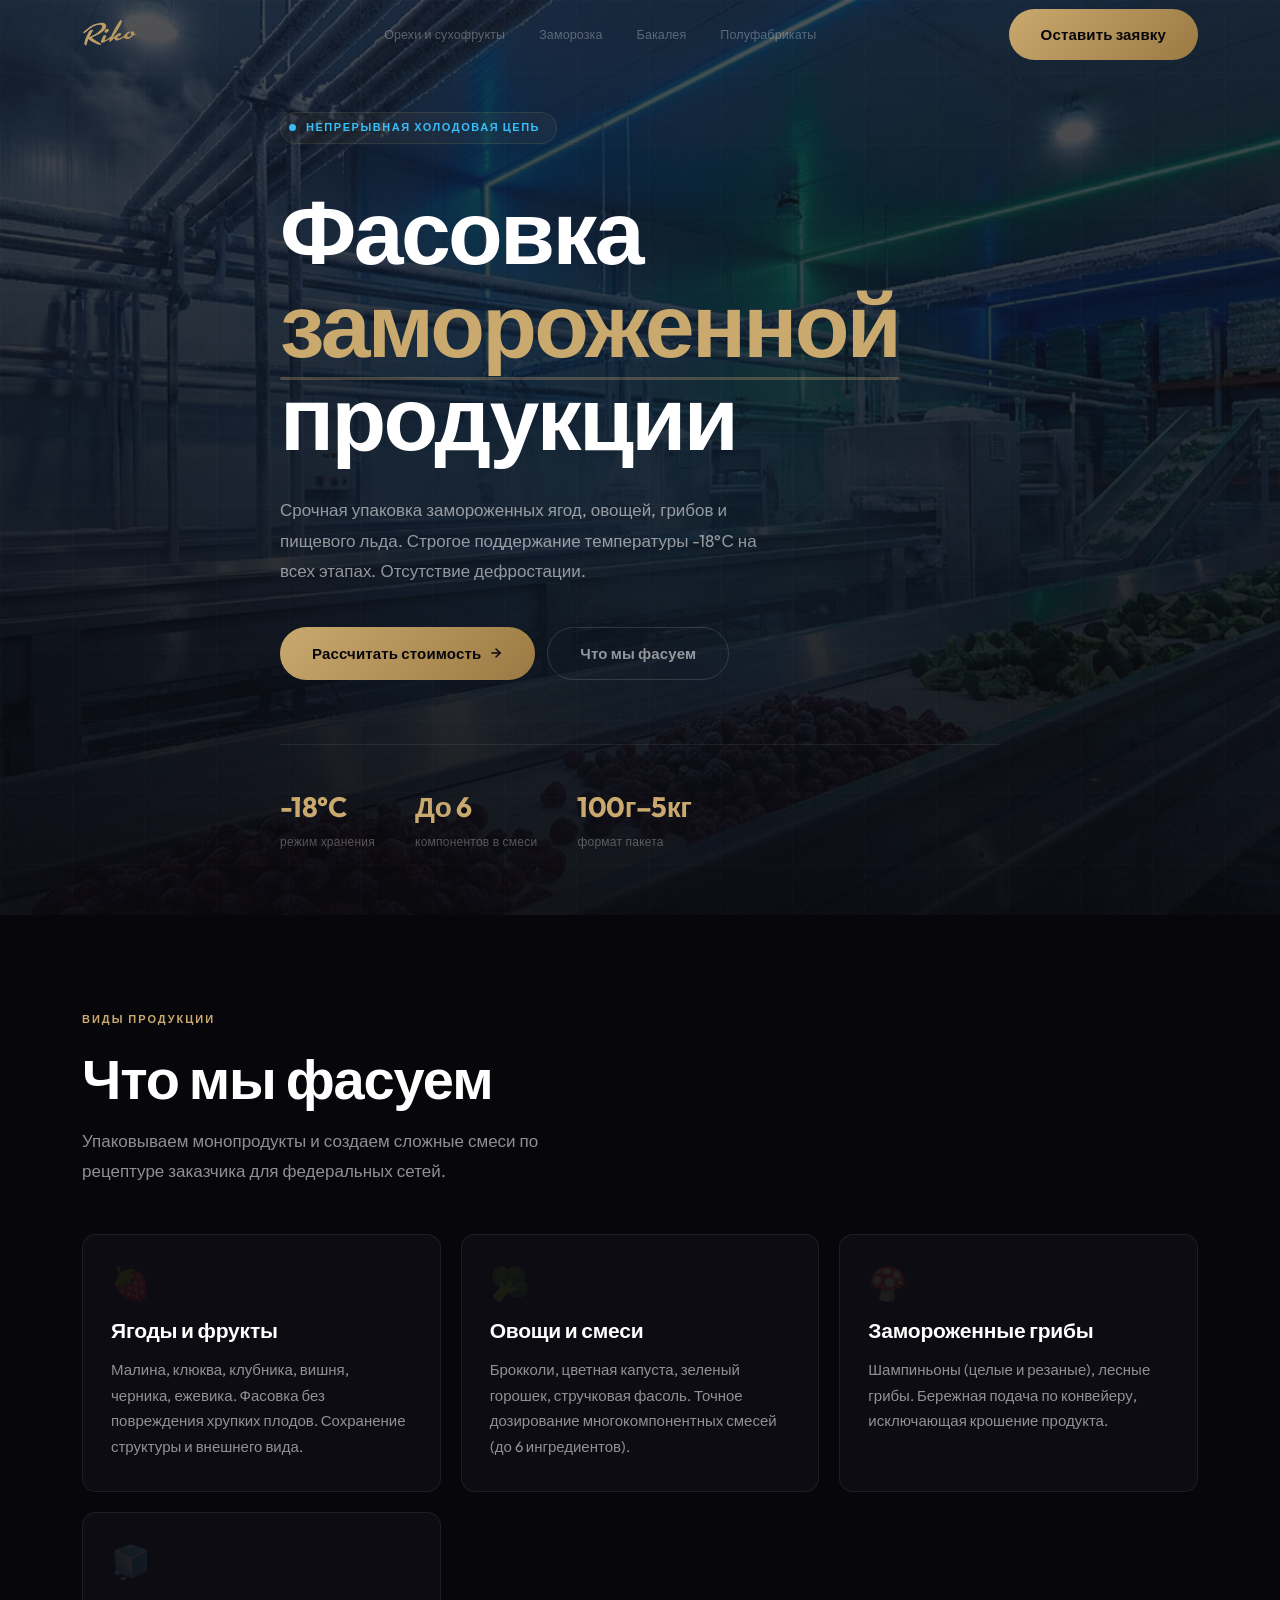
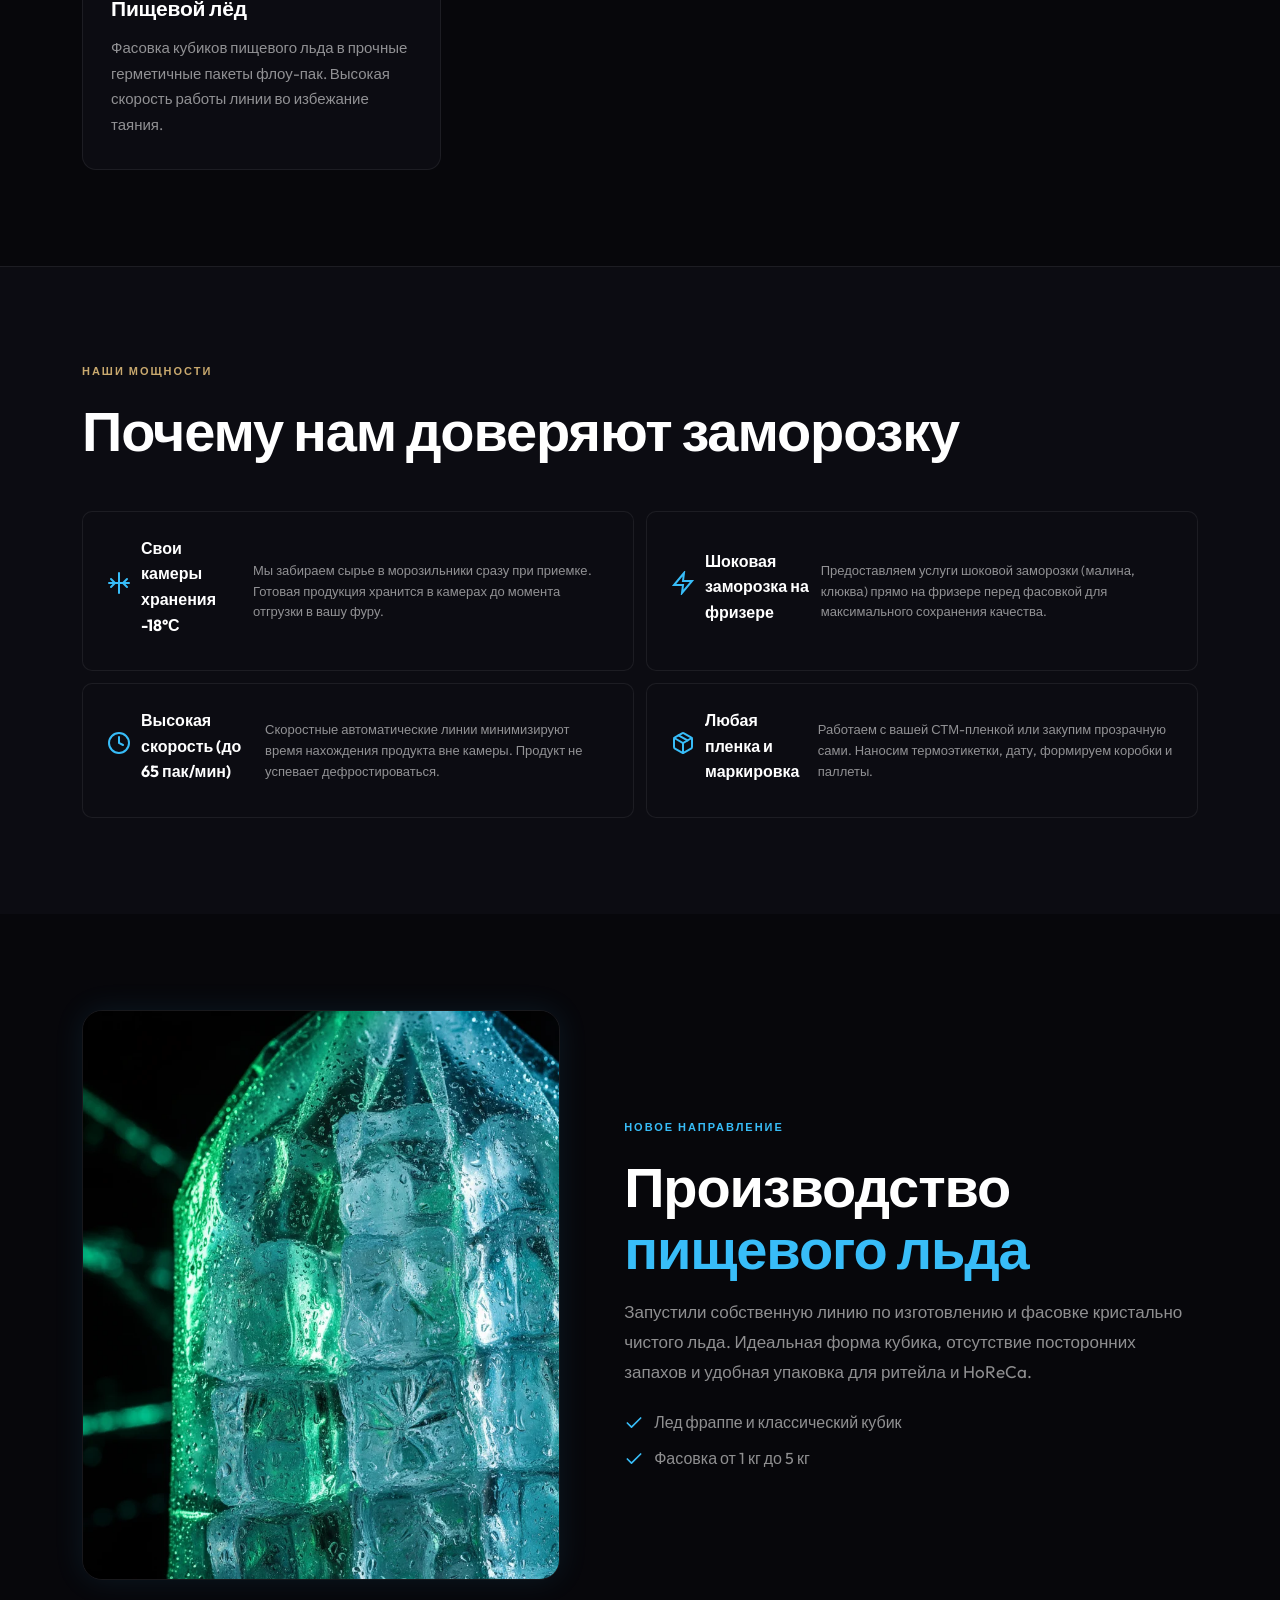
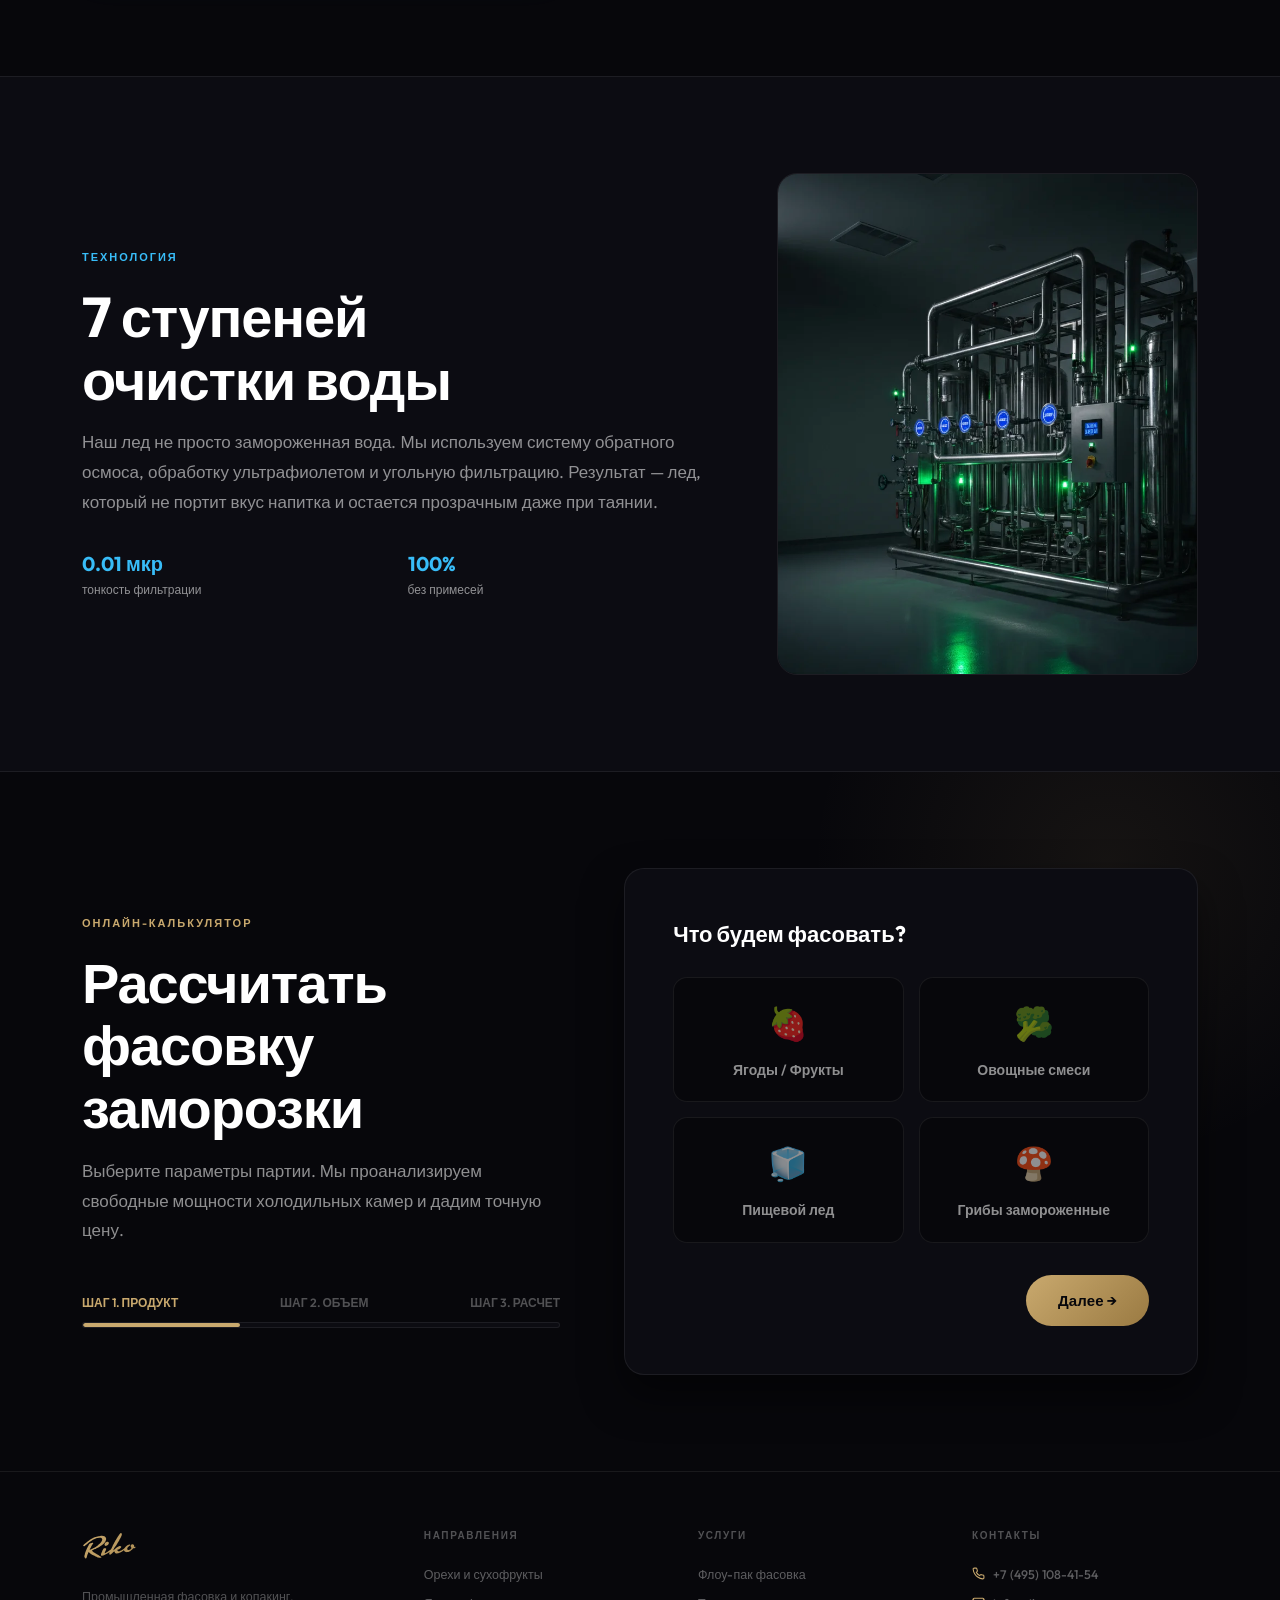
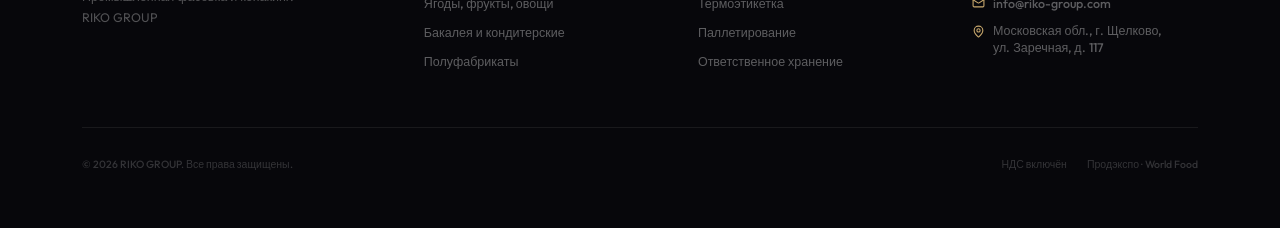
==== frozen.html @ 2bae49ca "start" ====
<!DOCTYPE html>
<html lang="ru">
<head>
    <meta charset="UTF-8">
    <meta name="viewport" content="width=device-width, initial-scale=1.0">
    <meta name="description" content="RIKO — контрактная фасовка замороженных овощей, ягод, фруктов и грибов. Камеры -18°С, шоковая заморозка, флоу-пак.">

    <title>RIKO — Фасовка замороженной продукции</title>

    <link rel="preconnect" href="https://fonts.googleapis.com">
    <link rel="preconnect" href="https://fonts.gstatic.com" crossorigin>
    <link href="https://fonts.googleapis.com/css2?family=Outfit:wght@300;400;500;600;700;800&display=swap" rel="stylesheet">

    <link rel="stylesheet" href="css/styles.css">

    <style>
        /* Специфичный фон для страницы заморозки */
        .hero-frozen-bg {
            position: absolute;
            inset: 0;
            z-index: 0;
            background:
                linear-gradient(to bottom, rgba(7, 7, 11, 0.7) 0%, rgba(7, 7, 11, 0.95) 100%),
                url('img/hero-frozen.webp') center center / cover no-repeat;
        }
        /* Легкое синее свечение для ледяной тематики */
        .hero-frozen-bg::before {
            content: ''; position: absolute; inset: 0;
            background: radial-gradient(circle at 50% 50%, rgba(56, 189, 248, 0.05), transparent 60%);
        }
    </style>
</head>
<body>

<nav class="nav" id="nav">
    <div class="container nav-inner">
        <a href="index.html" class="logo">
            <div class="logo-svg"></div>
        </a>

        <div class="nav-links">
            <a href="nuts.html">Орехи и сухофрукты</a>
            <a href="frozen.html">Заморозка</a>
            <a href="grocery.html">Бакалея</a>
            <a href="semifinished.html">Полуфабрикаты</a>
        </div>

        <div class="nav-right">
            <button class="btn btn-gold" onclick="document.getElementById('calc').scrollIntoView({behavior:'smooth'})">
                <span>Оставить заявку</span>
            </button>

            <button class="burger" onclick="toggleMenu()" aria-label="Открыть меню">
                <svg width="22" height="22" viewBox="0 0 24 24" fill="none" stroke="currentColor" stroke-width="2" stroke-linecap="round">
                    <path d="M4 6h16"/><path d="M4 12h16"/><path d="M4 18h16"/>
                </svg>
            </button>
        </div>
    </div>

    <div class="mobile-menu" id="mob">
        <a href="nuts.html">Орехи и сухофрукты</a>
        <a href="frozen.html">Заморозка</a>
        <a href="grocery.html">Бакалея</a>
        <a href="semifinished.html">Полуфабрикаты</a>

        <button class="btn btn-gold" style="margin-top: 1.5rem; width: 100%; justify-content: center;" onclick="toggleMenu(); document.getElementById('calc').scrollIntoView({behavior:'smooth'});">
            Оставить заявку
        </button>
    </div>
</nav>

<section class="hero" style="min-height: 70vh;">
    <div class="hero-frozen-bg">
        <div class="hero-grid"></div>
        <div class="hero-noise"></div>
    </div>

    <div class="container" style="position:relative; z-index:2; padding-top:7rem; padding-bottom:4rem;">
        <div class="hero-content">
            <div class="hero-label">
                <div class="hero-label-dot" style="background: #38bdf8;"></div>
                <span style="color: #38bdf8;">НЕПРЕРЫВНАЯ ХОЛОДОВАЯ ЦЕПЬ</span>
            </div>

            <h1>
                Фасовка<br>
                <span class="hl">замороженной</span> продукции
            </h1>

            <p class="hero-sub">
                Срочная упаковка замороженных ягод, овощей, грибов и пищевого льда.
                Строгое поддержание температуры -18°С на всех этапах. Отсутствие дефростации.
            </p>

            <div class="hero-btns">
                <button class="btn btn-gold" onclick="document.getElementById('calc').scrollIntoView({behavior:'smooth'})">
                    Рассчитать стоимость
                    <svg viewBox="0 0 24 24" fill="none" stroke="currentColor" stroke-width="2.5" stroke-linecap="round"><path d="M5 12h14"/><path d="m12 5 7 7-7 7"/></svg>
                </button>
                <button class="btn btn-outline" onclick="document.getElementById('products').scrollIntoView({behavior:'smooth'})">
                    Что мы фасуем
                </button>
            </div>

            <div class="hero-stats">
                <div>
                    <div class="hero-stat-val">-18°C</div>
                    <div class="hero-stat-label">режим хранения</div>
                </div>
                <div>
                    <div class="hero-stat-val">До 6</div>
                    <div class="hero-stat-label">компонентов в смеси</div>
                </div>
                <div>
                    <div class="hero-stat-val">100г–5кг</div>
                    <div class="hero-stat-label">формат пакета</div>
                </div>
            </div>
        </div>
    </div>
</section>

<section class="why section" id="products">
    <div class="container">
        <div class="reveal">
            <p class="section-tag">ВИДЫ ПРОДУКЦИИ</p>
            <h2 class="section-heading">Что мы фасуем</h2>
            <p class="section-desc">Упаковываем монопродукты и создаем сложные смеси по рецептуре заказчика для федеральных сетей.</p>
        </div>

        <div class="why-grid">
            <div class="why-card reveal d1">
                <div class="why-num" style="font-size: 32px; margin-bottom: 15px;">🍓</div>
                <h3>Ягоды и фрукты</h3>
                <p>Малина, клюква, клубника, вишня, черника, ежевика. Фасовка без повреждения хрупких плодов. Сохранение структуры и внешнего вида.</p>
            </div>

            <div class="why-card reveal d2">
                <div class="why-num" style="font-size: 32px; margin-bottom: 15px;">🥦</div>
                <h3>Овощи и смеси</h3>
                <p>Брокколи, цветная капуста, зеленый горошек, стручковая фасоль. Точное дозирование многокомпонентных смесей (до 6 ингредиентов).</p>
            </div>

            <div class="why-card reveal d3">
                <div class="why-num" style="font-size: 32px; margin-bottom: 15px;">🍄</div>
                <h3>Замороженные грибы</h3>
                <p>Шампиньоны (целые и резаные), лесные грибы. Бережная подача по конвейеру, исключающая крошение продукта.</p>
            </div>

            <div class="why-card reveal d4">
                <div class="why-num" style="font-size: 32px; margin-bottom: 15px;">🧊</div>
                <h3>Пищевой лёд</h3>
                <p>Фасовка кубиков пищевого льда в прочные герметичные пакеты флоу-пак. Высокая скорость работы линии во избежание таяния.</p>
            </div>
        </div>
    </div>
</section>

<section class="process section" style="background: var(--bg-card); border-top: 1px solid var(--border);">
    <div class="container">
        <div class="reveal">
            <p class="section-tag">НАШИ МОЩНОСТИ</p>
            <h2 class="section-heading">Почему нам доверяют заморозку</h2>
        </div>

        <div class="tech-details" style="margin-top: 3rem; grid-template-columns: repeat(2, 1fr);">

            <div class="tech-pill reveal d1" style="padding: 24px;">
                <svg viewBox="0 0 24 24" fill="none" stroke="currentColor" stroke-width="2" stroke-linecap="round" style="width:24px; height:24px; color:#38bdf8; margin-bottom: 15px;"><path d="M2 12h20"/><path d="M12 2v20"/><path d="m20 16-4-4 4-4"/><path d="m4 8 4 4-4 4"/></svg>
                <h4 style="font-size: 16px; margin-bottom: 8px; color: #fff;">Свои камеры хранения -18°С</h4>
                <p style="font-size: 13px; color: var(--text-secondary); line-height: 1.6;">Мы забираем сырье в морозильники сразу при приемке. Готовая продукция хранится в камерах до момента отгрузки в вашу фуру.</p>
            </div>

            <div class="tech-pill reveal d2" style="padding: 24px;">
                <svg viewBox="0 0 24 24" fill="none" stroke="currentColor" stroke-width="2" stroke-linecap="round" style="width:24px; height:24px; color:#38bdf8; margin-bottom: 15px;"><path d="M13 2 3 14h9l-1 8 10-12h-9l1-8z"/></svg>
                <h4 style="font-size: 16px; margin-bottom: 8px; color: #fff;">Шоковая заморозка на фризере</h4>
                <p style="font-size: 13px; color: var(--text-secondary); line-height: 1.6;">Предоставляем услуги шоковой заморозки (малина, клюква) прямо на фризере перед фасовкой для максимального сохранения качества.</p>
            </div>

            <div class="tech-pill reveal d3" style="padding: 24px;">
                <svg viewBox="0 0 24 24" fill="none" stroke="currentColor" stroke-width="2" stroke-linecap="round" style="width:24px; height:24px; color:#38bdf8; margin-bottom: 15px;"><circle cx="12" cy="12" r="10"/><path d="M12 6v6l4 2"/></svg>
                <h4 style="font-size: 16px; margin-bottom: 8px; color: #fff;">Высокая скорость (до 65 пак/мин)</h4>
                <p style="font-size: 13px; color: var(--text-secondary); line-height: 1.6;">Скоростные автоматические линии минимизируют время нахождения продукта вне камеры. Продукт не успевает дефростироваться.</p>
            </div>

            <div class="tech-pill reveal d4" style="padding: 24px;">
                <svg viewBox="0 0 24 24" fill="none" stroke="currentColor" stroke-width="2" stroke-linecap="round" style="width:24px; height:24px; color:#38bdf8; margin-bottom: 15px;"><path d="m7.5 4.27 9 5.15"/><path d="M21 8a2 2 0 0 0-1-1.73l-7-4a2 2 0 0 0-2 0l-7 4A2 2 0 0 0 3 8v8a2 2 0 0 0 1 1.73l7 4a2 2 0 0 0 2 0l7-4A2 2 0 0 0 21 16Z"/><path d="m3.3 7 8.7 5 8.7-5"/><path d="M12 22V12"/></svg>
                <h4 style="font-size: 16px; margin-bottom: 8px; color: #fff;">Любая пленка и маркировка</h4>
                <p style="font-size: 13px; color: var(--text-secondary); line-height: 1.6;">Работаем с вашей СТМ-пленкой или закупим прозрачную сами. Наносим термоэтикетки, дату, формируем коробки и паллеты.</p>
            </div>

        </div>
    </div>
</section>

<section class="ice-section section" style="background: var(--bg); position: relative; overflow: hidden;">
    <div class="container">
        <div class="video-layout-horizontal">
            <div class="video-player-col reveal d1">
                <div class="ice-image-wrapper" style="border: 1px solid var(--border); border-radius: 20px; overflow: hidden; box-shadow: 0 0 30px rgba(56, 189, 248, 0.1);">
                    <img src="img/ice-product.webp" alt="Пищевой лед RIKO" style="width: 100%; display: block;">
                </div>
            </div>

            <div class="video-text reveal d2">
                <p class="section-tag" style="color: #38bdf8; border-color: rgba(56, 189, 248, 0.3);">НОВОЕ НАПРАВЛЕНИЕ</p>
                <h2 class="section-heading">Производство <br><span style="color: #38bdf8;">пищевого льда</span></h2>
                <p class="section-desc">
                    Запустили собственную линию по изготовлению и фасовке кристально чистого льда.
                    Идеальная форма кубика, отсутствие посторонних запахов и удобная упаковка для ритейла и HoReCa.
                </p>
                <ul style="list-style: none; padding: 0; margin-top: 1.5rem;">
                    <li style="display: flex; align-items: center; gap: 10px; margin-bottom: 10px; color: var(--text-secondary);">
                        <svg width="20" height="20" viewBox="0 0 24 24" fill="none" stroke="#38bdf8" stroke-width="2" stroke-linecap="round" stroke-linejoin="round"><polyline points="20 6 9 17 4 12"></polyline></svg>
                        Лед фраппе и классический кубик
                    </li>
                    <li style="display: flex; align-items: center; gap: 10px; color: var(--text-secondary);">
                        <svg width="20" height="20" viewBox="0 0 24 24" fill="none" stroke="#38bdf8" stroke-width="2" stroke-linecap="round" stroke-linejoin="round"><polyline points="20 6 9 17 4 12"></polyline></svg>
                        Фасовка от 1 кг до 5 кг
                    </li>
                </ul>
            </div>
        </div>
    </div>
</section>

<section class="purity-section section" style="background: var(--bg-card); border-top: 1px solid var(--border); border-bottom: 1px solid var(--border);">
    <div class="container">
        <div class="video-layout">
            <div class="video-text reveal d1">
                <p class="section-tag" style="color: #38bdf8; border-color: rgba(56, 189, 248, 0.3);">ТЕХНОЛОГИЯ</p>
                <h2 class="section-heading">7 ступеней <br>очистки воды</h2>
                <p class="section-desc">
                    Наш лед не просто замороженная вода. Мы используем систему обратного осмоса,
                    обработку ультрафиолетом и угольную фильтрацию. Результат — лед, который не портит вкус напитка и остается прозрачным даже при таянии.
                </p>
                <div style="display: grid; grid-template-columns: 1fr 1fr; gap: 20px; margin-top: 2rem;">
                    <div>
                        <div style="color: #38bdf8; font-weight: 700; font-size: 20px;">0.01 мкр</div>
                        <div style="font-size: 12px; color: var(--text-secondary);">тонкость фильтрации</div>
                    </div>
                    <div>
                        <div style="color: #38bdf8; font-weight: 700; font-size: 20px;">100%</div>
                        <div style="font-size: 12px; color: var(--text-secondary);">без примесей</div>
                    </div>
                </div>
            </div>

            <div class="video-player-col reveal d2">
                <div class="ice-image-wrapper" style="border: 1px solid var(--border); border-radius: 20px; overflow: hidden; max-width: 450px;">
                    <img src="img/water-filter.webp" alt="Система очистки воды RIKO" style="width: 100%; display: block;">
                </div>
            </div>
        </div>
    </div>
</section>

<section class="calc-section section" id="calc">
    <div class="calc-glow"></div>
    <div class="container">
        <div class="calc-wrap reveal">
            <div class="calc-info">
                <p class="section-tag">ОНЛАЙН-КАЛЬКУЛЯТОР</p>
                <h2 class="section-heading">Рассчитать фасовку заморозки</h2>
                <p class="section-desc">Выберите параметры партии. Мы проанализируем свободные мощности холодильных камер и дадим точную цену.</p>

                <div class="calc-progress">
                    <div class="progress-labels">
                        <span class="active" id="label-1">Шаг 1. Продукт</span>
                        <span id="label-2">Шаг 2. Объем</span>
                        <span id="label-3">Шаг 3. Расчет</span>
                    </div>
                    <div class="progress-track">
                        <div class="progress-fill" id="progress-fill" style="width: 33%;"></div>
                    </div>
                </div>
            </div>

            <div class="calc-box">
                <div class="calc-step active" id="step-1">
    <h3>Что будем фасовать?</h3>
    <div class="calc-grid">
        <div class="calc-card" onclick="selectOption(this, 'product')">
            <span class="calc-icon">🍓</span>
            <span>Ягоды / Фрукты</span>
        </div>
        <div class="calc-card" onclick="selectOption(this, 'product')">
            <span class="calc-icon">🥦</span>
            <span>Овощные смеси</span>
        </div>
        <div class="calc-card" onclick="selectOption(this, 'product')">
            <span class="calc-icon">🧊</span>
            <span>Пищевой лед</span> </div>
        <div class="calc-card" onclick="selectOption(this, 'product')">
            <span class="calc-icon">🍄</span>
            <span>Грибы замороженные</span>
        </div>
    </div>
    <button class="btn btn-gold calc-next" onclick="nextStep(2)">Далее →</button>
</div>

                <div class="calc-step" id="step-2">
                    <h3>Параметры партии</h3>
                    <div class="calc-group">
                        <label>Вес одного пакета (флоу-пак):</label>
                        <div class="calc-pills">
                            <div class="calc-pill" onclick="selectOption(this, 'weight')">До 400 г</div>
                            <div class="calc-pill" onclick="selectOption(this, 'weight')">400 г - 1 кг</div>
                            <div class="calc-pill" onclick="selectOption(this, 'weight')">1 кг - 5 кг</div>
                        </div>
                    </div>
                    <div class="calc-group" style="margin-top: 20px;">
                        <label>Ориентировочный объем в месяц:</label>
                        <div class="calc-pills">
                            <div class="calc-pill" onclick="selectOption(this, 'volume')">До 1 тонны</div>
                            <div class="calc-pill" onclick="selectOption(this, 'volume')">1 - 5 тонн</div>
                            <div class="calc-pill" onclick="selectOption(this, 'volume')">Более 5 тонн</div>
                        </div>
                    </div>
                    <div class="calc-actions">
                        <button class="btn btn-outline" onclick="nextStep(1)">← Назад</button>
                        <button class="btn btn-gold calc-next" onclick="startCalculation()">Рассчитать стоимость</button>
                    </div>
                </div>

                <div class="calc-step" id="step-3">
                    <div id="calc-loader" class="calc-loader">
                        <div class="spinner"></div>
                        <h3 class="pulsate">Анализируем холодильные камеры...</h3>
                        <p>Подбираем оптимальную линию фасовки</p>
                    </div>
                    <div id="calc-result" class="calc-result" style="display: none;">
                        <h3>✅ Мощности подтверждены!</h3>
                        <p class="result-desc">Оставьте номер телефона — наш технолог перезвонит вам в течение 15 минут, задаст уточняющие вопросы по упаковке и назовет точную цену.</p>
                        <form onsubmit="handleFinalSubmit(event)">
                            <div class="field">
                                <input type="text" placeholder="Ваше имя" required>
                            </div>
                            <div class="field">
                                <input type="tel" placeholder="+7 (495) 108-41-54" required>
                            </div>
                            <button type="submit" class="btn btn-gold" style="width: 100%; justify-content: center;">
                                Получить расчет
                                <svg viewBox="0 0 24 24" fill="none" stroke="currentColor" stroke-width="2.5" stroke-linecap="round"><path d="M5 12h14"/><path d="m12 5 7 7-7 7"/></svg>
                            </button>
                        </form>
                    </div>
                </div>
            </div>
        </div>
    </div>
</section>

<footer class="footer section" style="padding: 3.5rem 0; background: var(--bg); border-top: 1px solid var(--border);">
    <div class="container">
        <div class="footer-grid">
            <div class="footer-brand">
                <a href="index.html" class="logo">
                    <div class="logo-svg"></div>
                </a>
                <p>Промышленная фасовка и копакинг.<br>RIKO GROUP</p>
            </div>
            <div>
                <h4>Направления</h4>
                <div class="footer-links">
                    <a href="nuts.html">Орехи и сухофрукты</a>
                    <a href="frozen.html">Ягоды, фрукты, овощи</a>
                    <a href="grocery.html">Бакалея и кондитерские</a>
                    <a href="semifinished.html">Полуфабрикаты</a>
                </div>
            </div>
            <div>
                <h4>Услуги</h4>
                <div class="footer-links">
                    <span>Флоу-пак фасовка</span>
                    <span>Термоэтикетка</span>
                    <span>Паллетирование</span>
                    <span>Ответственное хранение</span>
                </div>
            </div>
            <div>
                <h4>Контакты</h4>
                <div class="footer-links">
                    <div class="contact-row">
                        <svg viewBox="0 0 24 24" fill="none" stroke="currentColor" stroke-width="2" stroke-linecap="round"><path d="M22 16.92v3a2 2 0 0 1-2.18 2 19.79 19.79 0 0 1-8.63-3.07 19.5 19.5 0 0 1-6-6 19.79 19.79 0 0 1-3.07-8.67A2 2 0 0 1 4.11 2h3a2 2 0 0 1 2 1.72 12.84 12.84 0 0 0 .7 2.81 2 2 0 0 1-.45 2.11L8.09 9.91a16 16 0 0 0 6 6l1.27-1.27a2 2 0 0 1 2.11-.45 12.84 12.84 0 0 0 2.81.7A2 2 0 0 1 22 16.92z"/></svg>
                        <a href="tel:+74951084154">+7 (495) 108-41-54</a>
                    </div>
                    <div class="contact-row">
                        <svg viewBox="0 0 24 24" fill="none" stroke="currentColor" stroke-width="2" stroke-linecap="round"><rect width="20" height="16" x="2" y="4" rx="2"/><path d="m22 7-8.97 5.7a1.94 1.94 0 0 1-2.06 0L2 7"/></svg>
                        <a href="mailto:info@riko-group.com">info@riko-group.com</a>
                    </div>
                    <div class="contact-row" style="align-items: flex-start;">
                        <svg viewBox="0 0 24 24" fill="none" stroke="currentColor" stroke-width="2" stroke-linecap="round" style="margin-top: 3px;"><path d="M20 10c0 4.993-5.539 10.193-7.399 11.799a1 1 0 0 1-1.202 0C9.539 20.193 4 14.993 4 10a8 8 0 0 1 16 0"/><circle cx="12" cy="10" r="3"/></svg>
                        <span style="line-height: 1.4;">Московская обл., г. Щелково,<br>ул. Заречная, д. 117</span>
                    </div>
                </div>
            </div>
        </div>
        <div class="footer-bottom">
            <span>© 2026 RIKO GROUP. Все права защищены.</span>
            <div style="display: flex; gap: 20px;">
                <span>НДС включён</span>
                <span>Продэкспо · World Food</span>
            </div>
        </div>
    </div>
</footer>

<script src="js/main.js"></script>
</body>
</html>
---- css/styles.css ----
/**
 * RIKO — Промышленная фасовка и копакинг
 * Главная страница / styles.css
 *
 * Содержание:
 *   1. Reset & Variables
 *   2. Animations & Reveal
 *   3. Utility Classes
 *   4. Buttons
 *   5. Navigation
 *   6. Hero
 *   7. Trust / Social Proof
 *   8. Why Us
 *   9. Categories
 *  10. Tech Stats
 *  11. Process
 *  12. FAQ
 *  ice-product.webp. Form / CTA
 *  14. Footer
 *  15. Responsive (Tablet)
 *  16. Responsive (Mobile)
 */


/* region 1. RESET & VARIABLES ============================================= */

*,
*::before,
*::after {
    box-sizing: border-box;
    margin: 0;
    padding: 0;
}

:root {
    /* Backgrounds */
    --bg:           #07070b;
    --bg-card:      #0c0c12;
    --bg-elevated:  #111118;

    /* Accent */
    --gold:         #c9a96e;
    --gold-light:   #e0c78f;
    --gold-dark:    #9a7a42;

    /* Typography */
    --text:           #ffffff;
    --text-secondary: rgba(255, 255, 255, 0.55);
    --text-muted:     rgba(255, 255, 255, 0.30);

    /* Borders */
    --border:       rgba(255, 255, 255, 0.07);
    --border-hover: rgba(255, 255, 255, 0.14);

    /* Layout */
    --font: 'Outfit', sans-serif;
    --max-w: 1180px;
    --ease: cubic-bezier(0.16, 1, 0.3, 1);
}

html {
    scroll-behavior: smooth;
}

body {
    font-family: var(--font);
    background: var(--bg);
    color: var(--text);
    line-height: 1.6;
    overflow-x: hidden;
    -webkit-font-smoothing: antialiased;
}

a {
    text-decoration: none;
    color: inherit;
}

button {
    font-family: var(--font);
    cursor: pointer;
    border: none;
    background: none;
}

::selection {
    background: rgba(201, 169, 110, 0.3);
    color: #fff;
}

::-webkit-scrollbar {
    width: 5px;
}

::-webkit-scrollbar-track {
    background: var(--bg);
}

::-webkit-scrollbar-thumb {
    background: rgba(201, 169, 110, 0.2);
    border-radius: 10px;
}

/* endregion */


/* region 2. ANIMATIONS & REVEAL =========================================== */

@keyframes heroFade {
    from { opacity: 0; transform: translateY(50px); }
    to   { opacity: 1; transform: none; }
}

@keyframes lineGrow {
    from { height: 0; }
    to   { height: 36px; }
}

@keyframes countUp {
    from { opacity: 0; transform: translateY(20px); }
    to   { opacity: 1; transform: none; }
}

@keyframes shimmer {
    0%   { background-position: -200% 0; }
    100% { background-position:  200% 0; }
}

@keyframes float {
    0%, 100% { transform: translateY(0); }
    50%      { transform: translateY(-8px); }
}

/* Scroll reveal base */
.reveal {
    opacity: 0;
    transform: translateY(44px);
    transition:
        opacity 0.9s var(--ease),
        transform 0.9s var(--ease);
}

.reveal.vis {
    opacity: 1;
    transform: none;
}

/* Stagger delays */
.d1 { transition-delay: 0.08s; }
.d2 { transition-delay: 0.16s; }
.d3 { transition-delay: 0.24s; }
.d4 { transition-delay: 0.32s; }
.d5 { transition-delay: 0.40s; }
.d6 { transition-delay: 0.48s; }
.d7 { transition-delay: 0.56s; }
.d8 { transition-delay: 0.64s; }

/* endregion */


/* region 3. UTILITY CLASSES =============================================== */

.container {
    max-width: var(--max-w);
    margin: 0 auto;
    padding-left: 2rem;
    padding-right: 2rem;
}

.section {
    padding: 6rem 0;
}

.section-tag {
    font-size: 11px;
    letter-spacing: 0.18em;
    color: var(--gold);
    font-weight: 600;
    margin-bottom: 1.2rem;
    text-transform: uppercase;
}

.section-heading {
    font-size: clamp(1.8rem, 4vw, 3rem);
    font-weight: 700;
    line-height: 1.12;
    letter-spacing: -0.02em;
    margin-bottom: 1rem;
}

.section-desc {
    font-size: 15px;
    color: var(--text-secondary);
    max-width: 500px;
    line-height: 1.75;
}

.gold-line {
    width: 40px;
    height: 2px;
    background: var(--gold);
    border-radius: 2px;
    margin-bottom: 2rem;
}

.divider {
    border: none;
    border-top: 1px solid var(--border);
    margin: 0;
}

/* endregion */


/* region 4. BUTTONS ======================================================= */

.btn {
    display: inline-flex;
    align-items: center;
    gap: 8px;
    padding: 14px 28px;
    border-radius: 60px;
    font-size: 13px;
    font-weight: 600;
    letter-spacing: 0.01em;
    transition: all 0.35s var(--ease);
}

.btn svg {
    width: 14px;
    height: 14px;
    flex-shrink: 0;
}

.btn-gold {
    background: linear-gradient(135deg, var(--gold), var(--gold-dark));
    color: var(--bg);
}

.btn-gold:hover {
    transform: translateY(-2px);
    box-shadow: 0 8px 30px rgba(201, 169, 110, 0.25);
}

.btn-outline {
    border: 1px solid var(--border-hover);
    color: var(--text-secondary);
}

.btn-outline:hover {
    background: rgba(255, 255, 255, 0.04);
    color: var(--text);
    border-color: rgba(255, 255, 255, 0.25);
}

/* endregion */


/* region 5. NAVIGATION ==================================================== */

.nav {
    position: fixed;
    top: 0;
    left: 0;
    right: 0;
    z-index: 100;
    transition: all 0.45s ease;
}

.nav.scrolled {
    background: rgba(7, 7, 11, 0.88);
    backdrop-filter: blur(24px) saturate(180%);
    border-bottom: 1px solid var(--border);
}

.nav-inner {
    display: flex;
    align-items: center;
    justify-content: space-between;
    height: 68px;
}

/* Logo */
.logo {
    display: flex;
    align-items: center;
    gap: 10px;
}

/* Вставляем SVG-логотип и красим в золотой */
.logo-svg {
    display: block;
    width: 110px;  /* Ширину подберешь на глаз, чтобы лого не был огромным */
    height: 38px;  /* Высоту тоже можно слегка покрутить */

    /* Заливаем форму фирменным золотым градиентом проекта */
    background: linear-gradient(135deg, var(--gold), var(--gold-dark));

    /* Маска: берем форму из твоего файла rikologo.svg */
    -webkit-mask: url('../img/rikologo.svg') no-repeat left center / contain;
    mask: url('../img/rikologo.svg') no-repeat left center / contain;

    transition: all 0.3s ease;
}

/* Эффект при наведении на логотип (становится чуть ярче) */
.logo:hover .logo-svg {
    background: linear-gradient(135deg, var(--gold-light), var(--gold));
    transform: scale(1.02);
}

/* Nav links */
.nav-links {
    display: flex;
    gap: 2px;
}

.nav-links a {
    padding: 7px 16px;
    font-size: 12.5px;
    font-weight: 500;
    color: var(--text-muted);
    border-radius: 50px;
    transition: all 0.3s;
    letter-spacing: 0.01em;
}

.nav-links a:hover,
.nav-links a.active {
    color: var(--gold);
    background: rgba(201, 169, 110, 0.07);
}

.nav-right {
    display: flex;
    align-items: center;
    gap: 10px;
}

/* Burger */
.burger {
    display: none;
    background: none;
    border: none;
    color: var(--text-secondary);
    cursor: pointer;
    padding: 4px;
}

/* Mobile menu */
.mobile-menu {
    display: none;
    position: fixed;
    top: 68px;
    left: 0;
    right: 0;
    background: rgba(7, 7, 11, 0.97);
    backdrop-filter: blur(20px);
    padding: 1rem 1.5rem 1.5rem;
    border-bottom: 1px solid var(--border);
}

.mobile-menu.open {
    display: block;
}

.mobile-menu a {
    display: block;
    padding: 12px 14px;
    font-size: 14px;
    font-weight: 500;
    color: var(--text-secondary);
    border-radius: 10px;
    transition: all 0.3s;
}

.mobile-menu a:hover {
    color: var(--gold);
    background: rgba(201, 169, 110, 0.06);
}

/* endregion */


/* region 6. HERO ========================================================== */

.hero {
    position: relative;
    /* Уменьшили высоту на 30%. Было 100vh, стало 70vh */
    min-height: 70vh;
    display: flex;
    align-items: center;
    overflow: hidden;
}

/* Background layers */
.hero-bg {
    position: absolute;
    inset: 0;
    z-index: 0;
    /* Добавили темный градиент-затемнение поверх твоей фотографии */
    background:
        linear-gradient(to bottom, rgba(7, 7, 11, 0.6) 0%, rgba(7, 7, 11, 0.95) 100%),
        url('../img/hero-bg.jpg') center center / cover no-repeat;
}

.hero-bg::before {
    content: '';
    position: absolute;
    width: 700px;
    height: 700px;
    top: -15%;
    left: -10%;
    border-radius: 50%;
    background: radial-gradient(circle, rgba(201, 169, 110, 0.06), transparent 70%);
    filter: blur(60px);
}

.hero-bg::after {
    content: '';
    position: absolute;
    width: 500px;
    height: 500px;
    bottom: -10%;
    right: -5%;
    border-radius: 50%;
    background: radial-gradient(circle, rgba(201, 169, 110, 0.04), transparent 70%);
    filter: blur(60px);
}

.hero-grid {
    position: absolute;
    inset: 0;
    opacity: 0.018;
    background-image:
        linear-gradient(rgba(255, 255, 255, 0.6) 1px, transparent 1px),
        linear-gradient(90deg, rgba(255, 255, 255, 0.6) 1px, transparent 1px);
    background-size: 72px 72px;
}

.hero-noise {
    position: absolute;
    inset: 0;
    opacity: 0.03;
    background: url("data:image/svg+xml,%3Csvg viewBox='0 0 256 256' xmlns='http://www.w3.org/2000/svg'%3E%3Cfilter id='n'%3E%3CfeTurbulence type='fractalNoise' baseFrequency='0.85' numOctaves='4' stitchTiles='stitch'/%3E%3C/filter%3E%3Crect width='100%25' height='100%25' filter='url(%23n)' opacity='1'/%3E%3C/svg%3E");
    background-size: 128px 128px;
}

/* Hero content */
.hero-content {
    position: relative;
    z-index: 2;
    max-width: 720px;
}

.hero-label {
    display: inline-flex;
    align-items: center;
    gap: 10px;
    padding: 6px 16px 6px 8px;
    border-radius: 50px;
    background: rgba(201, 169, 110, 0.06);
    border: 1px solid rgba(201, 169, 110, 0.12);
    margin-bottom: 2.5rem;
    animation: heroFade 1s var(--ease) 0.1s both;
}

.hero-label-dot {
    width: 7px;
    height: 7px;
    border-radius: 50%;
    background: var(--gold);
}

.hero-label span {
    font-size: 11px;
    letter-spacing: 0.14em;
    color: var(--gold);
    font-weight: 600;
}

.hero h1 {
    font-size: clamp(2.6rem, 6.5vw, 5.4rem);
    font-weight: 800;
    line-height: 1.04;
    letter-spacing: -0.03em;
    margin-bottom: 2rem;
    animation: heroFade 1s var(--ease) 0.25s both;
}

.hero h1 .hl {
    color: var(--gold);
    position: relative;
}

.hero h1 .hl::after {
    content: '';
    position: absolute;
    bottom: 0;
    left: 0;
    right: 0;
    height: 3px;
    background: var(--gold);
    opacity: 0.3;
    border-radius: 2px;
}

.hero-sub {
    font-size: 16px;
    color: var(--text-secondary);
    max-width: 480px;
    line-height: 1.8;
    margin-bottom: 2.5rem;
    animation: heroFade 1s var(--ease) 0.4s both;
}

.hero-btns {
    display: flex;
    gap: 12px;
    flex-wrap: wrap;
    animation: heroFade 1s var(--ease) 0.55s both;
}

/* Hero stats row */
.hero-stats {
    display: flex;
    gap: 2.5rem;
    margin-top: 4rem;
    padding-top: 2.5rem;
    border-top: 1px solid var(--border);
    animation: heroFade 1s var(--ease) 0.7s both;
}

.hero-stat-val {
    font-size: 28px;
    font-weight: 700;
    color: var(--gold);
    letter-spacing: -0.02em;
}

.hero-stat-label {
    font-size: 12px;
    color: var(--text-muted);
    margin-top: 2px;
    letter-spacing: 0.02em;
}

/* Scroll hint */
.scroll-hint {
    position: absolute;
    bottom: 2.5rem;
    left: 50%;
    transform: translateX(-50%);
    display: flex;
    flex-direction: column;
    align-items: center;
    gap: 6px;
}

.scroll-hint span {
    font-size: 9px;
    letter-spacing: 0.2em;
    color: var(--text-muted);
    font-weight: 500;
}

.scroll-hint-line {
    width: 1px;
    background: linear-gradient(to bottom, var(--text-muted), transparent);
    animation: lineGrow 1.2s 1.8s both;
}

/* endregion */


/* region 7. TRUST / SOCIAL PROOF ========================================== */

.trust {
    background: var(--bg-card);
    border-top: 1px solid var(--border);
    border-bottom: 1px solid var(--border);
}

.trust-header {
    text-align: center;
    margin-bottom: 3rem;
}

.trust-header .section-desc {
    margin: 0.5rem auto 0;
    max-width: 540px;
}

/* Сетка для логотипов */
.partners-grid {
    display: flex;
    flex-wrap: wrap;
    justify-content: center;
    align-items: center;
    gap: 2.5rem 4rem; /* Большие отступы между логотипами */
    margin-bottom: 3.5rem;
}

/* Стили самих логотипов */
.partner-logo {
    height: 38px; /* Фиксируем высоту, чтобы горизонтальные лого смотрелись ровно */
    max-width: 150px; /* Ограничиваем ширину для слишком длинных */
    object-fit: contain; /* Чтобы пропорции не искажались */

    /* Делаем их приглушенными и серыми для строгого B2B стиля */
    filter: grayscale(100%) opacity(0.4) brightness(1.5);
    transition: all 0.4s var(--ease);
    cursor: default;
}

/* Эффект при наведении мыши (логотип "оживает") */
.partner-logo:hover {
    filter: grayscale(0%) opacity(1) brightness(1);
    transform: scale(1.05);
}

.partner:hover {
    border-color: rgba(201, 169, 110, 0.2);
    color: var(--gold);
}

.trust-badges {
    display: flex;
    justify-content: center;
    gap: 28px;
    flex-wrap: wrap;
}

.trust-badge {
    display: flex;
    align-items: center;
    gap: 7px;
    font-size: 12px;
    color: var(--text-muted);
    font-weight: 500;
}

.trust-badge svg {
    width: 14px;
    height: 14px;
    color: var(--gold);
}

/* endregion */


/* region 8. WHY US ======================================================== */

.why {
    background: var(--bg);
}

.why-grid {
    display: grid;
    grid-template-columns: repeat(3, 1fr);
    gap: 1.25rem;
    margin-top: 3rem;
}

.why-card {
    padding: 2rem 1.75rem;
    border-radius: 14px;
    background: var(--bg-card);
    border: 1px solid var(--border);
    transition: all 0.4s var(--ease);
    position: relative;
    overflow: hidden;
}

.why-card:hover {
    border-color: var(--border-hover);
    transform: translateY(-3px);
}

.why-card::before {
    content: '';
    position: absolute;
    top: 0;
    left: 0;
    right: 0;
    height: 2px;
    background: linear-gradient(90deg, transparent, var(--gold), transparent);
    opacity: 0;
    transition: opacity 0.4s;
}

.why-card:hover::before {
    opacity: 0.6;
}

.why-num {
    font-size: 42px;
    font-weight: 800;
    color: rgba(201, 169, 110, 0.08);
    letter-spacing: -0.04em;
    line-height: 1;
    margin-bottom: 1rem;
}

.why-card h3 {
    font-size: 15px;
    font-weight: 700;
    margin-bottom: 0.6rem;
    letter-spacing: -0.01em;
}

.why-card p {
    font-size: 13px;
    color: var(--text-secondary);
    line-height: 1.7;
}

/* endregion */


/* region 9. CATEGORIES ==================================================== */

/* Пятая карточка: изумрудное свечение при наведении */
.cat-card:nth-child(5) .cat-card-glow {
    background: radial-gradient(circle at 20% 20%, rgba(16, 185, 129, 0.04), transparent 60%);
}

/* Растягиваем 5-ю карточку на обе колонки на больших экранах, чтобы не было пустой дыры */
@media (min-width: 1025px) {
    .cat-card:nth-child(5) {
        grid-column: 1 / -1;
    }
}

.categories {
    background: var(--bg-card);
    border-top: 1px solid var(--border);
}

.cat-grid {
    display: grid;
    grid-template-columns: repeat(2, 1fr);
    gap: 1.25rem;
    margin-top: 3rem;
}

.cat-card {
    position: relative;
    padding: 2.25rem;
    border-radius: 14px;
    background: var(--bg);
    border: 1px solid var(--border);
    overflow: hidden;
    transition: all 0.45s var(--ease);
    display: block;
}

.cat-card:hover {
    transform: translateY(-3px);
    border-color: var(--border-hover);
}

/* Glow overlays per card */
.cat-card-glow {
    position: absolute;
    inset: 0;
    opacity: 0;
    transition: opacity 0.5s;
}

.cat-card:hover .cat-card-glow { opacity: 1; }

.cat-card:nth-child(1) .cat-card-glow { background: radial-gradient(circle at 20% 20%, rgba(56, 189, 248, 0.04), transparent 60%); }
.cat-card:nth-child(2) .cat-card-glow { background: radial-gradient(circle at 20% 20%, rgba(245, 158, 11, 0.04), transparent 60%); }
.cat-card:nth-child(3) .cat-card-glow { background: radial-gradient(circle at 20% 20%, rgba(249, 115, 22, 0.04), transparent 60%); }
.cat-card:nth-child(4) .cat-card-glow { background: radial-gradient(circle at 20% 20%, rgba(168, 85, 247, 0.04), transparent 60%); }

.cat-inner {
    position: relative;
    z-index: 2;
}

.cat-icon {
    width: 44px;
    height: 44px;
    border-radius: 11px;
    background: rgba(201, 169, 110, 0.07);
    border: 1px solid rgba(201, 169, 110, 0.14);
    display: grid;
    place-items: center;
    margin-bottom: 1.5rem;
    transition: transform 0.3s;
}

.cat-card:hover .cat-icon { transform: scale(1.08); }
.cat-icon svg { width: 20px; height: 20px; color: var(--gold); }

.cat-card h3 {
    font-size: 18px;
    font-weight: 700;
    margin-bottom: 0.6rem;
    letter-spacing: -0.01em;
}

.cat-card p {
    font-size: 13px;
    color: var(--text-secondary);
    line-height: 1.7;
    margin-bottom: 1.5rem;
}

.cat-link {
    display: inline-flex;
    align-items: center;
    gap: 6px;
    font-size: 12.5px;
    font-weight: 600;
    color: var(--gold);
    transition: gap 0.3s;
}

.cat-card:hover .cat-link { gap: 10px; }
.cat-link svg { width: 13px; height: 13px; }

/* endregion */


/* region 10. TECH STATS =================================================== */

.tech {
    background: var(--bg);
    border-top: 1px solid var(--border);
}

.tech-numbers {
    display: grid;
    grid-template-columns: repeat(4, 1fr);
    gap: 1.25rem;
    margin-top: 3rem;
}

.tech-num {
    padding: 2rem;
    border-radius: 14px;
    background: var(--bg-card);
    border: 1px solid var(--border);
    text-align: center;
    transition: border-color 0.3s;
}

.tech-num:hover { border-color: var(--border-hover); }

.tech-val {
    font-size: clamp(1.8rem, 3.5vw, 2.8rem);
    font-weight: 800;
    color: var(--gold);
    letter-spacing: -0.03em;
    line-height: 1.1;
}

.tech-unit {
    font-size: 12px;
    color: var(--text-muted);
    margin-top: 4px;
    font-weight: 500;
}

.tech-label {
    font-size: 12.5px;
    color: var(--text-secondary);
    margin-top: 6px;
}

.tech-details {
    display: grid;
    grid-template-columns: repeat(3, 1fr);
    gap: 0.75rem;
    margin-top: 1.25rem;
}

.tech-pill {
    display: flex;
    align-items: center;
    gap: 10px;
    padding: 12px 16px;
    border-radius: 10px;
    background: var(--bg-card);
    border: 1px solid var(--border);
    transition: border-color 0.3s;
}

.tech-pill:hover { border-color: var(--border-hover); }
.tech-pill svg { width: 15px; height: 15px; color: var(--gold); flex-shrink: 0; }
.tech-pill span { font-size: 12.5px; color: var(--text-secondary); font-weight: 500; }

/* endregion */


/* region 11. PROCESS ====================================================== */

.process {
    background: var(--bg-card);
    border-top: 1px solid var(--border);
}

.process-steps {
    display: grid;
    grid-template-columns: repeat(5, 1fr);
    gap: 1rem;
    margin-top: 3rem;
    position: relative;
}

.process-steps::before {
    content: '';
    position: absolute;
    top: 32px;
    left: 10%;
    right: 10%;
    height: 1px;
    background: linear-gradient(90deg, transparent, var(--border-hover), var(--border-hover), transparent);
}

.step {
    text-align: center;
    position: relative;
}

.step-num {
    width: 48px;
    height: 48px;
    border-radius: 50%;
    background: var(--bg);
    border: 1px solid var(--border);
    display: grid;
    place-items: center;
    margin: 0 auto 1.25rem;
    font-size: 16px;
    font-weight: 700;
    color: var(--gold);
    position: relative;
    z-index: 2;
    transition: all 0.3s;
}

.step:hover .step-num {
    border-color: var(--gold);
    box-shadow: 0 0 20px rgba(201, 169, 110, 0.12);
}

.step h4 {
    font-size: 13.5px;
    font-weight: 700;
    margin-bottom: 0.4rem;
}

.step p {
    font-size: 12px;
    color: var(--text-muted);
    line-height: 1.6;
    max-width: 160px;
    margin: 0 auto;
}

/* endregion */


/* region 12. FAQ ========================================================== */

.faq {
    background: var(--bg);
    border-top: 1px solid var(--border);
}

.faq-list {
    max-width: 740px;
    margin: 3rem auto 0;
    display: flex;
    flex-direction: column;
    gap: 6px;
}

.faq-item {
    border-radius: 12px;
    background: var(--bg-card);
    border: 1px solid var(--border);
    overflow: hidden;
    transition: border-color 0.3s;
}

.faq-item.open {
    border-color: var(--border-hover);
}

.faq-q {
    display: flex;
    align-items: center;
    justify-content: space-between;
    padding: 18px 22px;
    cursor: pointer;
    gap: 16px;
    transition: all 0.3s;
    -webkit-user-select: none;
    user-select: none;
}

.faq-q:hover {
    background: rgba(255, 255, 255, 0.015);
}

.faq-q span {
    font-size: 14px;
    font-weight: 600;
    letter-spacing: -0.01em;
}

.faq-q svg {
    width: 18px;
    height: 18px;
    color: var(--text-muted);
    flex-shrink: 0;
    transition: transform 0.35s var(--ease);
}

.faq-item.open .faq-q svg {
    transform: rotate(45deg);
    color: var(--gold);
}

.faq-a {
    max-height: 0;
    overflow: hidden;
    transition:
        max-height 0.4s var(--ease),
        padding 0.4s var(--ease);
}

.faq-item.open .faq-a {
    max-height: 300px;
    padding: 0 22px 18px;
}

.faq-a p {
    font-size: 13px;
    color: var(--text-secondary);
    line-height: 1.75;
}

/* endregion */


/* region ice-product.webp. FORM / CTA =================================================== */

.form-section {
    background: var(--bg-card);
    border-top: 1px solid var(--border);
    position: relative;
    overflow: hidden;
}

.form-glow {
    position: absolute;
    top: -50%;
    left: 50%;
    transform: translateX(-50%);
    width: 800px;
    height: 800px;
    border-radius: 50%;
    background: radial-gradient(circle, rgba(201, 169, 110, 0.04), transparent 60%);
    pointer-events: none;
}

.form-wrap {
    display: grid;
    grid-template-columns: 1fr 1fr;
    gap: 4rem;
    align-items: start;
    position: relative;
    z-index: 2;
}

.form-info {
    padding-top: 0.5rem;
}

.form-info .section-heading {
    margin-bottom: 1.5rem;
}

.form-perks {
    display: flex;
    flex-direction: column;
    gap: 12px;
    margin-top: 2rem;
}

.form-perk {
    display: flex;
    align-items: center;
    gap: 10px;
}

.form-perk svg {
    width: 16px;
    height: 16px;
    color: var(--gold);
    flex-shrink: 0;
}

.form-perk span {
    font-size: 13px;
    color: var(--text-secondary);
    font-weight: 500;
}

/* Form box */
.form-box {
    background: var(--bg);
    border: 1px solid var(--border);
    border-radius: 16px;
    padding: 2rem;
}

.form-box h3 {
    font-size: 17px;
    font-weight: 700;
    margin-bottom: 1.5rem;
}

.field {
    margin-bottom: 1rem;
}

.field label {
    display: block;
    font-size: 12px;
    font-weight: 600;
    color: var(--text-muted);
    margin-bottom: 6px;
    letter-spacing: 0.04em;
    text-transform: uppercase;
}

.field input,
.field select,
.field textarea {
    width: 100%;
    padding: 12px 16px;
    border-radius: 10px;
    background: var(--bg-card);
    border: 1px solid var(--border);
    color: var(--text);
    font-family: var(--font);
    font-size: 14px;
    outline: none;
    transition: border-color 0.3s;
}

.field input:focus,
.field select:focus,
.field textarea:focus {
    border-color: rgba(201, 169, 110, 0.4);
}

.field input::placeholder,
.field textarea::placeholder {
    color: var(--text-muted);
}

.field select {
    cursor: pointer;
    -webkit-appearance: none;
    appearance: none;
    background-image: url("data:image/svg+xml,%3Csvg xmlns='http://www.w3.org/2000/svg' width='12' height='12' viewBox='0 0 24 24' fill='none' stroke='rgba(255,255,255,0.3)' stroke-width='2'%3E%3Cpath d='m6 9 6 6 6-6'/%3E%3C/svg%3E");
    background-repeat: no-repeat;
    background-position: right 14px center;
}

.field select option {
    background: var(--bg);
    color: var(--text);
}

.field textarea {
    resize: vertical;
    min-height: 80px;
}

.field-row {
    display: grid;
    grid-template-columns: 1fr 1fr;
    gap: 1rem;
}

.form-submit {
    width: 100%;
    margin-top: 0.5rem;
}

/* endregion */


/* region 14. FOOTER ======================================================= */

.footer {
    background: var(--bg);
    border-top: 1px solid var(--border);
}

.footer-grid {
    display: grid;
    grid-template-columns: 1.3fr 1fr 1fr 1fr;
    gap: 3rem;
}

.footer-brand p {
    font-size: 12.5px;
    color: var(--text-muted);
    line-height: 1.7;
    margin-top: 1.25rem;
}

.footer h4 {
    font-size: 10px;
    letter-spacing: 0.16em;
    color: var(--text-muted);
    font-weight: 600;
    margin-bottom: 1.25rem;
    text-transform: uppercase;
}

.footer-links {
    display: flex;
    flex-direction: column;
    gap: 9px;
}

.footer-links a,
.footer-links span {
    font-size: 12.5px;
    color: rgba(255, 255, 255, 0.35);
    font-weight: 500;
    transition: color 0.3s;
}

.footer-links a:hover {
    color: var(--text);
}

.contact-row {
    display: flex;
    align-items: center;
    gap: 8px;
}

.contact-row svg {
    width: 13px;
    height: 13px;
    color: var(--gold);
    flex-shrink: 0;
}

.footer-bottom {
    margin-top: 3.5rem;
    padding-top: 1.75rem;
    border-top: 1px solid var(--border);
    display: flex;
    justify-content: space-between;
    align-items: center;
    flex-wrap: wrap;
    gap: 1rem;
}

.footer-bottom span {
    font-size: 10.5px;
    color: rgba(255, 255, 255, 0.18);
    font-weight: 500;
}

/* endregion */


/* region 15. RESPONSIVE — TABLET (max-width: 1024px) ===================== */

@media (max-width: 1024px) {

    .nav-links    { display: none; }
    .burger       { display: block; }

    .why-grid     { grid-template-columns: repeat(2, 1fr); }
    .cat-grid     { grid-template-columns: 1fr; }
    .tech-numbers { grid-template-columns: repeat(2, 1fr); }
    .tech-details { grid-template-columns: repeat(2, 1fr); }

    .process-steps {
        grid-template-columns: repeat(3, 1fr);
        gap: 1.5rem;
    }

    .process-steps::before { display: none; }

    .form-wrap    { grid-template-columns: 1fr; }
    .footer-grid  { grid-template-columns: repeat(2, 1fr); }
    .hero-stats   { gap: 2rem; }
}

/* endregion */


/* region 16. RESPONSIVE — MOBILE (max-width: 640px) ====================== */

@media (max-width: 640px) {

    .partners-grid {
        gap: 1.5rem 2rem;
    }
    .partner-logo {
        height: 28px;
        max-width: 110px;
    }

    .container {
        padding-left: 1.25rem;
        padding-right: 1.25rem;
    }

    .section       { padding: 4rem 0; }
    .nav-inner     { height: 60px; }
    .mobile-menu   { top: 60px; }

    .hero-stats    { flex-direction: column; gap: 1rem; }
    .why-grid      { grid-template-columns: 1fr; }
    .tech-numbers  { grid-template-columns: 1fr 1fr; }
    .tech-details  { grid-template-columns: 1fr; }
    .process-steps { grid-template-columns: 1fr 1fr; gap: 1.5rem; }
    .footer-grid   { grid-template-columns: 1fr; }
    .field-row     { grid-template-columns: 1fr; }

    .hero-btns {
        flex-direction: column;
    }

    .hero-btns .btn {
        width: 100%;
        justify-content: center;
    }

    .btn {
        padding: 14px 24px;
    }

    .nav-right .btn span { display: none; }
    .nav-right .btn      { padding: 10px 12px; }
}

/* endregion */

/* ====================================================================
   УВЕЛИЧЕНИЕ ШРИФТОВ (Правки)
   ==================================================================== */

/* Базовый размер текста абзацев */
p, .hero-sub, .section-desc {
    font-size: 17px; /* Было 15-16px */
}

/* Главный заголовок (Hero) */
.hero h1 {
    font-size: clamp(2.8rem, 7vw, 6.2rem); /* Сделали ощутимо крупнее на десктопе */
}

/* Заголовки секций */
.section-heading {
    font-size: clamp(2rem, 5vw, 3.5rem); /* Было до 3rem */
}

/* Заголовки в карточках "Почему мы" и "Направления" */
.why-card h3,
.cat-card h3 {
    font-size: 21px; /* Было 15-18px */
}

/* Текст внутри карточек */
.why-card p,
.cat-card p,
.faq-a p {
    font-size: 15px; /* Было 13px */
}

/* Кнопки */
.btn {
    font-size: 15px; /* Было 13px */
    padding: 16px 32px;
}

/* ====================================================================
   HERO CONVEYOR BELT (Конвейерная лента)
   ==================================================================== */
.hero-conveyor-wrapper {
    margin-top: 60px;
    width: 100%;
    position: relative;
    overflow: hidden; /* Обрезаем все, что выходит за границы */
    padding: 20px 0;
    /* Технологичный фон для ленты */
    background: rgba(10, 10, 10, 0.6);
    border-top: 1px solid rgba(16, 185, 129, 0.2);
    border-bottom: 1px solid rgba(16, 185, 129, 0.2);
    /* Легкое свечение по краям */
    box-shadow: inset 0 0 20px rgba(0, 0, 0, 0.8);
    /* Маска, чтобы края плавно исчезали */
    -webkit-mask-image: linear-gradient(to right, transparent, black 10%, black 90%, transparent);
    mask-image: linear-gradient(to right, transparent, black 10%, black 90%, transparent);
}

/* Трек, который движется */
.hero-conveyor-track {
    display: flex;
    width: max-content; /* Ширина равна сумме всех элементов */
    /* Анимация: имя, длительность, плавность, бесконечность */
    animation: conveyorScroll 35s linear infinite;
}

/* Остановка ленты при наведении мыши (опционально) */
.hero-conveyor-wrapper:hover .hero-conveyor-track {
   /* animation-play-state: paused;  <- Раскомментируй, если нужно */
}

/* Отдельный элемент на ленте */
.conveyor-item {
    width: 160px;
    height: 120px;
    margin: 0 15px; /* Расстояние между продуктами */
    flex-shrink: 0; /* Чтобы элементы не сплющивались */
    position: relative;
    border-radius: 12px;
    overflow: hidden;
    border: 1px solid rgba(255, 255, 255, 0.1);
    background: #1a1a1a;
    transition: transform 0.3s ease, border-color 0.3s ease;
}

/* Эффект при наведении на конкретный товар */
.conveyor-item:hover {
    transform: translateY(-5px);
    border-color: var(--primary);
}

.conveyor-item img {
    width: 100%;
    height: 100%;
    object-fit: cover; /* Заполняем блок картинкой без искажений */
    opacity: 0.8;
    transition: opacity 0.3s ease;
}

.conveyor-item:hover img {
    opacity: 1;
}

/* Подпись к продукту на ленте */
.conveyor-item span {
    position: absolute;
    bottom: 0;
    left: 0;
    width: 100%;
    padding: 8px 5px;
    background: linear-gradient(to top, rgba(0,0,0,0.9), transparent);
    color: var(--text-light);
    font-size: 12px;
    text-align: center;
    font-weight: 500;
    text-shadow: 1px 1px 2px rgba(0,0,0,0.5);
}

/* Ключевые кадры анимации движения */
@keyframes conveyorScroll {
    0% {
        transform: translateX(0);
    }
    100% {
        /* Сдвигаем на 50%, так как у нас два одинаковых набора элементов.
           Это создает иллюзию бесконечности. */
        transform: translateX(-50%);
    }
}

/* Адаптив для мобильных: делаем ленту чуть компактнее */
@media (max-width: 768px) {
    .hero-conveyor-wrapper {
        margin-top: 40px;
        padding: 15px 0;
    }
    .conveyor-item {
        width: 120px;
        height: 90px;
        margin: 0 10px;
    }
    .conveyor-item span {
        font-size: 10px;
    }
}
/* ====================================================================
   КАРУСЕЛЬ ПРОИЗВОДСТВА
   ==================================================================== */
.gallery-header {
    display: flex;
    justify-content: space-between;
    align-items: flex-end;
    margin-bottom: 2.5rem;
    flex-wrap: wrap;
    gap: 1.5rem;
}

.carousel-nav {
    display: flex;
    gap: 12px;
}

.carousel-btn {
    width: 48px;
    height: 48px;
    border-radius: 50%;
    border: 1px solid var(--border);
    background: var(--bg-card);
    color: var(--text-secondary);
    display: grid;
    place-items: center;
    transition: all 0.3s var(--ease);
}

.carousel-btn svg { width: 20px; height: 20px; }

.carousel-btn:hover {
    border-color: var(--gold);
    color: var(--gold);
    background: rgba(201, 169, 110, 0.05);
    transform: translateY(-2px);
}

/* Контейнер для обрезки краев */
.carousel-container {
    position: relative;
    margin: 0 -2rem; /* Компенсируем отступы контейнера */
    padding: 0 2rem;
    overflow: hidden;
}

/* Бегущая дорожка */
.carousel-track {
    display: flex;
    gap: 1.5rem;
    overflow-x: auto;
    scroll-snap-type: x mandatory; /* Магнитная прокрутка */
    scroll-behavior: smooth;
    padding-bottom: 1rem;

    /* Прячем системный скроллбар для красоты */
    -ms-overflow-style: none;
    scrollbar-width: none;
}
.carousel-track::-webkit-scrollbar { display: none; }

/* Отдельный слайд */
.carousel-slide {
    flex: 0 0 calc(50% - 0.75rem); /* На десктопе 2 слайда в ряд */
    scroll-snap-align: center;
    border-radius: 14px;
    overflow: hidden;
    aspect-ratio: 16 / 10;
    border: 1px solid var(--border);
    background: var(--bg-card);
}

.carousel-slide img {
    width: 100%;
    height: 100%;
    object-fit: cover;
    transition: transform 0.6s ease, filter 0.6s ease;
    filter: brightness(0.9);
}

.carousel-slide:hover img {
    transform: scale(1.04);
    filter: brightness(1.1);
}

/* Адаптив для планшетов и мобилок */
@media (max-width: 768px) {
    .gallery-header {
        flex-direction: column;
        align-items: flex-start;
    }
    .carousel-slide {
        flex: 0 0 85%; /* На мобилках показываем 1 слайд + 15% следующего */
        scroll-snap-align: start;
    }
    .carousel-container {
        margin: 0 -1.25rem;
        padding: 0 1.25rem;
    }
}

/* ====================================================================
   INTERACTIVE CALCULATOR
   ==================================================================== */
.calc-section {
    position: relative;
    background: var(--bg);
    overflow: hidden;
}

.calc-glow {
    position: absolute;
    top: -30%; right: -10%;
    width: 600px; height: 600px;
    background: radial-gradient(circle, rgba(201, 169, 110, 0.08), transparent 70%);
    border-radius: 50%;
    pointer-events: none;
}

.calc-wrap {
    display: grid;
    grid-template-columns: 1fr 1.2fr;
    gap: 4rem;
    align-items: center;
}

/* Прогресс-бар */
.calc-progress { margin-top: 3rem; }
.progress-labels {
    display: flex; justify-content: space-between;
    font-size: 12px; color: var(--text-muted); font-weight: 600;
    margin-bottom: 10px; text-transform: uppercase;
}
.progress-labels span.active { color: var(--gold); }
.progress-track {
    width: 100%; height: 6px;
    background: var(--bg-card); border: 1px solid var(--border);
    border-radius: 10px; overflow: hidden;
}
.progress-fill {
    height: 100%; background: var(--gold);
    border-radius: 10px; transition: width 0.5s var(--ease);
}

/* Правый блок (Карточки) */
.calc-box {
    background: var(--bg-card);
    border: 1px solid var(--border);
    border-radius: 20px;
    padding: 3rem;
    min-height: 420px;
    position: relative;
    box-shadow: 0 20px 40px rgba(0,0,0,0.5);
}

.calc-step {
    display: none;
    animation: fadeIn 0.5s ease forwards;
}
.calc-step.active { display: block; }
@keyframes fadeIn {
    from { opacity: 0; transform: translateY(10px); }
    to { opacity: 1; transform: translateY(0); }
}

.calc-step h3 { font-size: 22px; font-weight: 700; margin-bottom: 1.5rem; }

/* Сетка выбора (Шаг 1) */
.calc-grid {
    display: grid; grid-template-columns: 1fr 1fr; gap: 15px; margin-bottom: 2rem;
}
.calc-card {
    background: var(--bg); border: 1px solid var(--border);
    padding: 20px; border-radius: 14px; cursor: pointer;
    transition: all 0.3s ease;
    display: flex; flex-direction: column; align-items: center; gap: 10px;
    text-align: center; font-size: 14px; font-weight: 600; color: var(--text-secondary);
}
.calc-card:hover { border-color: rgba(201, 169, 110, 0.4); transform: translateY(-3px); }
.calc-card.selected {
    border-color: var(--gold); background: rgba(201, 169, 110, 0.08);
    color: var(--text); box-shadow: 0 0 15px rgba(201, 169, 110, 0.15);
}
.calc-icon { font-size: 32px; }

/* Кнопки "Пилюли" (Шаг 2) */
.calc-group label { display: block; font-size: 13px; color: var(--text-muted); margin-bottom: 10px; font-weight: 600; }
.calc-pills { display: flex; flex-wrap: wrap; gap: 10px; }
.calc-pill {
    padding: 10px 18px; border: 1px solid var(--border); border-radius: 50px;
    font-size: 13px; font-weight: 500; color: var(--text-secondary); cursor: pointer;
    transition: all 0.3s;
}
.calc-pill:hover { border-color: var(--border-hover); }
.calc-pill.selected { background: var(--gold); color: var(--bg); border-color: var(--gold); }

.calc-actions { display: flex; justify-content: space-between; margin-top: 2rem; }
.calc-next { margin-left: auto; display: flex; }

/* Фейковый лоадер (Шаг 3) */
.calc-loader { text-align: center; padding: 3rem 0; }
.spinner {
    width: 50px; height: 50px; border: 3px solid rgba(201, 169, 110, 0.2);
    border-top-color: var(--gold); border-radius: 50%;
    animation: spin 1s linear infinite; margin: 0 auto 20px;
}
@keyframes spin { to { transform: rotate(360deg); } }
.pulsate { animation: pulse 1.5s infinite; color: var(--gold); margin-bottom: 10px; }
@keyframes pulse { 0%, 100% { opacity: 1; } 50% { opacity: 0.5; } }
.calc-loader p { font-size: 14px; color: var(--text-muted); }

/* Финальный экран (Скрыт по умолчанию) */
.calc-result { text-align: center; }
.calc-result h3 { color: #10b981; }
.result-desc { font-size: 14px; color: var(--text-secondary); line-height: 1.7; margin-bottom: 2rem; }

/* Адаптив */
@media (max-width: 900px) {
    .calc-wrap { grid-template-columns: 1fr; gap: 2rem; }
    .calc-box { padding: 2rem; }
}
/* ====================================================================
   ВИДЕО С ПРОИЗВОДСТВА (Текст слева, Видео справа)
   ==================================================================== */

/* 1. Сетка (Две колонки) */
.video-layout {
    display: grid;
    /* Текст занимает 1.2 доли, видео — 0.8 доли. Они стоят в один ряд! */
    grid-template-columns: 1.2fr 0.8fr;
    gap: 4rem;
    align-items: center;
}

.video-text .section-desc {
    margin-left: 0;
    margin-right: 0;
    max-width: 100%;
}

.video-player-col {
    display: flex;
    justify-content: center;
}

/* 2. Сам плеер (Размер телефона) */
.video-wrapper {
    position: relative;
    width: 100%;
    max-width: 280px; /* Идеальный размер для вертикального видео */
    aspect-ratio: 9 / 16;
    border-radius: 20px;
    overflow: hidden;
    border: 1px solid var(--border);
    background: #000;
    box-shadow: 0 20px 40px rgba(0,0,0,0.4);
}

.video-wrapper video {
    width: 100%;
    height: 100%;
    object-fit: cover;
    outline: none;
}

/* 3. Обложка и кнопка Play */
.video-cover {
    position: absolute;
    inset: 0;
    z-index: 2;
    cursor: pointer;
    display: flex;
    align-items: center;
    justify-content: center;
    transition: opacity 0.4s ease;
}

.video-cover img {
    position: absolute;
    inset: 0;
    width: 100%;
    height: 100%;
    object-fit: cover;
    filter: brightness(0.5);
    transition: filter 0.4s ease, transform 0.6s ease;
}

.video-cover:hover img {
    filter: brightness(0.3);
    transform: scale(1.02);
}

.play-btn {
    position: relative;
    z-index: 3;
    width: 70px;
    height: 70px;
    background: linear-gradient(135deg, var(--gold), var(--gold-dark));
    border-radius: 50%;
    display: grid;
    place-items: center;
    color: var(--bg);
    box-shadow: 0 0 30px rgba(201, 169, 110, 0.3);
    transition: transform 0.3s ease, box-shadow 0.3s ease;
}

.play-btn svg {
    width: 28px;
    height: 28px;
    margin-left: 4px;
}

.play-btn::before {
    content: '';
    position: absolute;
    inset: -8px;
    border-radius: 50%;
    border: 2px solid var(--gold);
    opacity: 0;
    animation: pulsePlay 2s infinite;
}

@keyframes pulsePlay {
    0% { transform: scale(0.8); opacity: 0.8; }
    100% { transform: scale(1.3); opacity: 0; }
}

.video-cover:hover .play-btn {
    transform: scale(1.1);
    box-shadow: 0 0 40px rgba(201, 169, 110, 0.6);
}

/* 4. Адаптив (Вот тут блоки встают друг под друга на узких экранах) */
@media (max-width: 900px) {
    .video-layout {
        grid-template-columns: 1fr; /* Одна колонка вместо двух */
        gap: 3rem;
        text-align: center;
    }

    .video-text .section-desc {
        margin: 0 auto;
    }
}

/* Фон для страницы Орехи */
.hero-nuts-bg {
    position: absolute;
    inset: 0;
    z-index: 0;
    background:
        linear-gradient(to bottom, rgba(7, 7, 11, 0.7) 0%, rgba(7, 7, 11, 0.95) 100%),
        /* Убедись, что сохранил фото с первого промта под этим именем */
        url('../img/hero-nuts.webp') center center / cover no-repeat;
}
/* Слегка золотистое/теплое свечение, подходящее к орехам */
.hero-nuts-bg::before {
    content: ''; position: absolute; inset: 0;
    background: radial-gradient(circle at 50% 50%, rgba(201, 169, 110, 0.08), transparent 60%);
}

/* Фон для страницы Бакалея */
.hero-grocery-bg {
    position: absolute;
    inset: 0;
    z-index: 0;
    background:
        linear-gradient(to bottom, rgba(7, 7, 11, 0.75) 0%, rgba(7, 7, 11, 0.98) 100%),
        url('../img/hero-grocery.webp') center center / cover no-repeat;
}
/* Легкое теплое свечение, подходящее для круп и макарон */
.hero-grocery-bg::before {
    content: ''; position: absolute; inset: 0;
    background: radial-gradient(circle at 50% 50%, rgba(201, 169, 110, 0.05), transparent 70%);
}

/* Фон для страницы Полуфабрикаты */
.hero-semi-bg {
    position: absolute;
    inset: 0;
    z-index: 0;
    background:
        linear-gradient(to bottom, rgba(7, 7, 11, 0.75) 0%, rgba(7, 7, 11, 0.98) 100%),
        url('../img/hero-semifinished.webp') center center / cover no-repeat;
}
/* Холодное сине-зеленое свечение */
.hero-semi-bg::before {
    content: ''; position: absolute; inset: 0;
    background: radial-gradient(circle at 50% 50%, rgba(56, 189, 248, 0.08), transparent 60%);
}

/* Специальная сетка для горизонтального видео в две колонки */
.video-layout-horizontal {
    display: grid;
    grid-template-columns: 1fr 1.2fr; /* Больше места под широкое видео */
    gap: 4rem;
    align-items: center;
}

/* Контейнер для горизонтального видео 16:9 */
.video-wrapper-horizontal {
    position: relative;
    width: 100%;
    max-width: 650px; /* Широкий формат */
    aspect-ratio: 16 / 9;
    border-radius: 16px;
    overflow: hidden;
    border: 1px solid var(--border);
    background: #000;
    box-shadow: 0 20px 40px rgba(0,0,0,0.4);
}

.video-wrapper-horizontal video {
    width: 100%;
    height: 100%;
    object-fit: cover;
}

/* Адаптив для горизонтального видео */
@media (max-width: 1024px) {
    .video-layout-horizontal {
        grid-template-columns: 1fr;
        text-align: center;
    }
    .video-wrapper-horizontal {
        max-width: 100%;
        margin: 0 auto;
    }
}
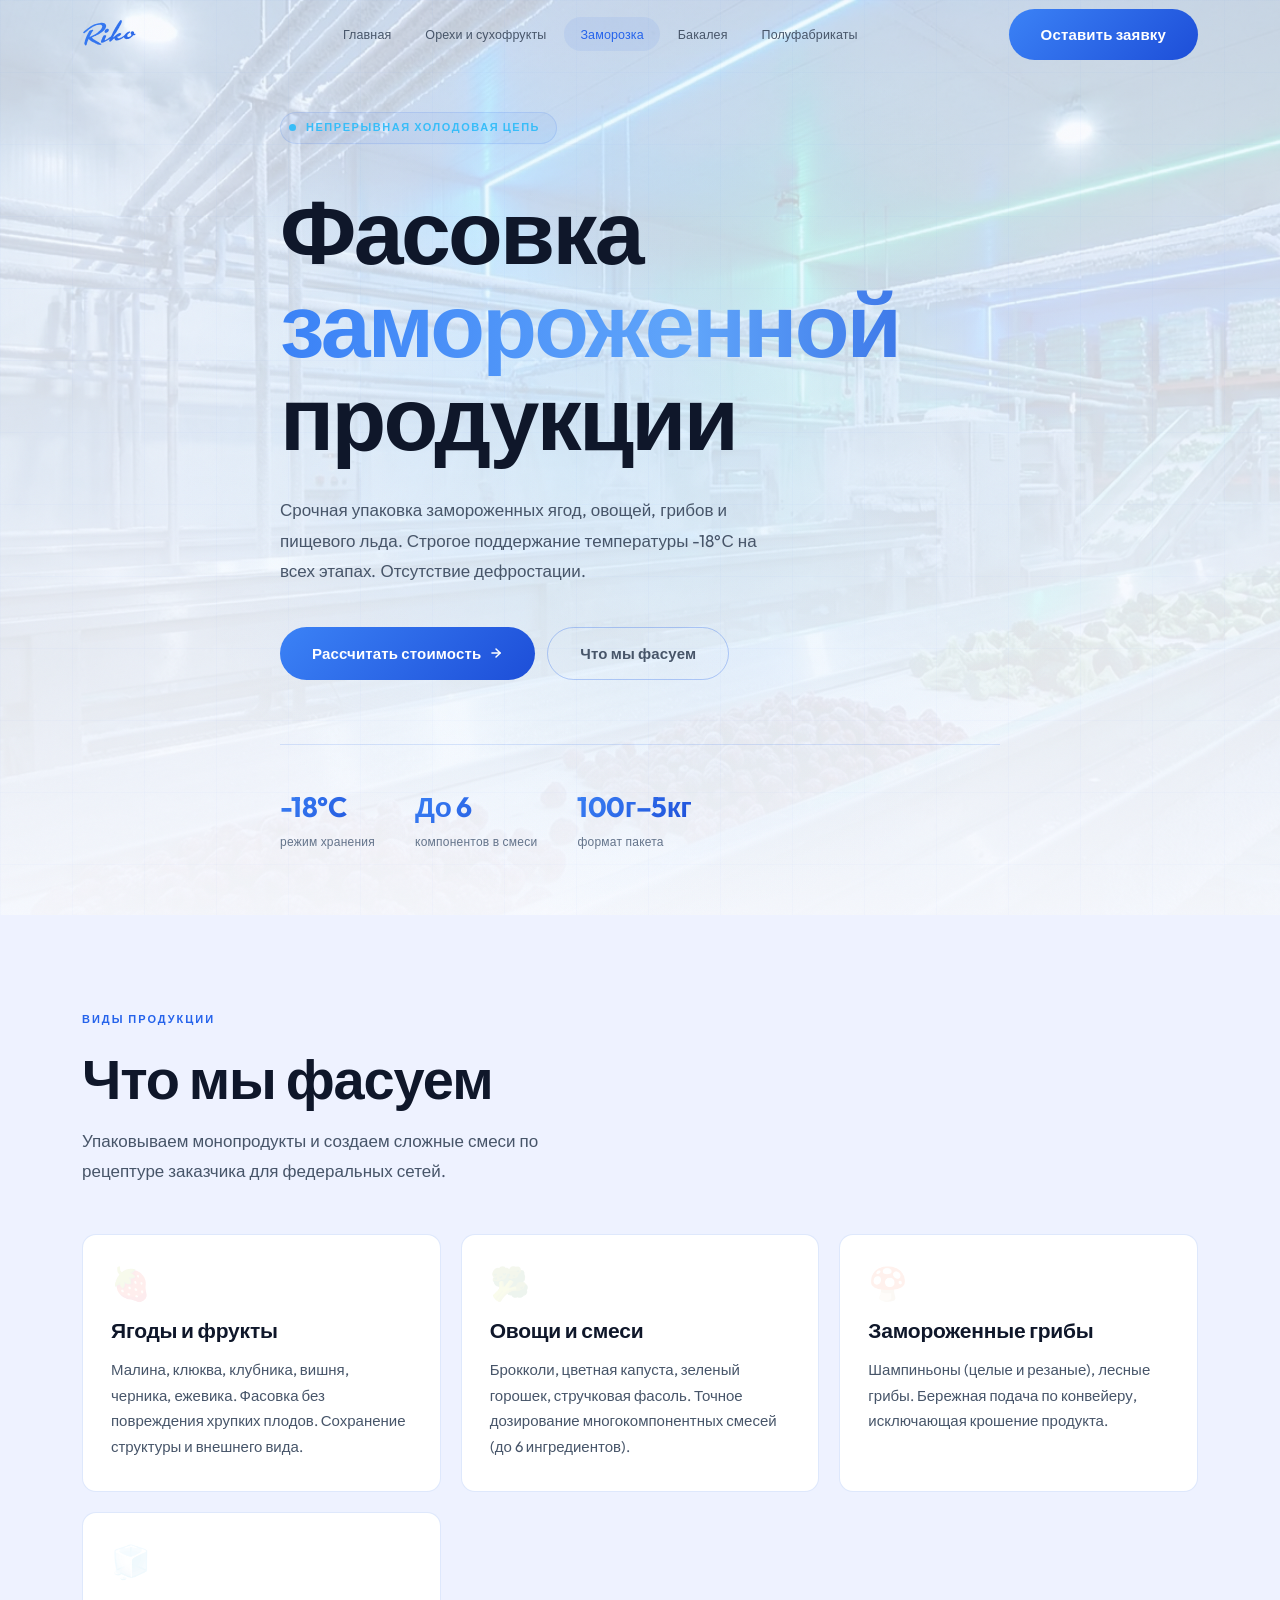
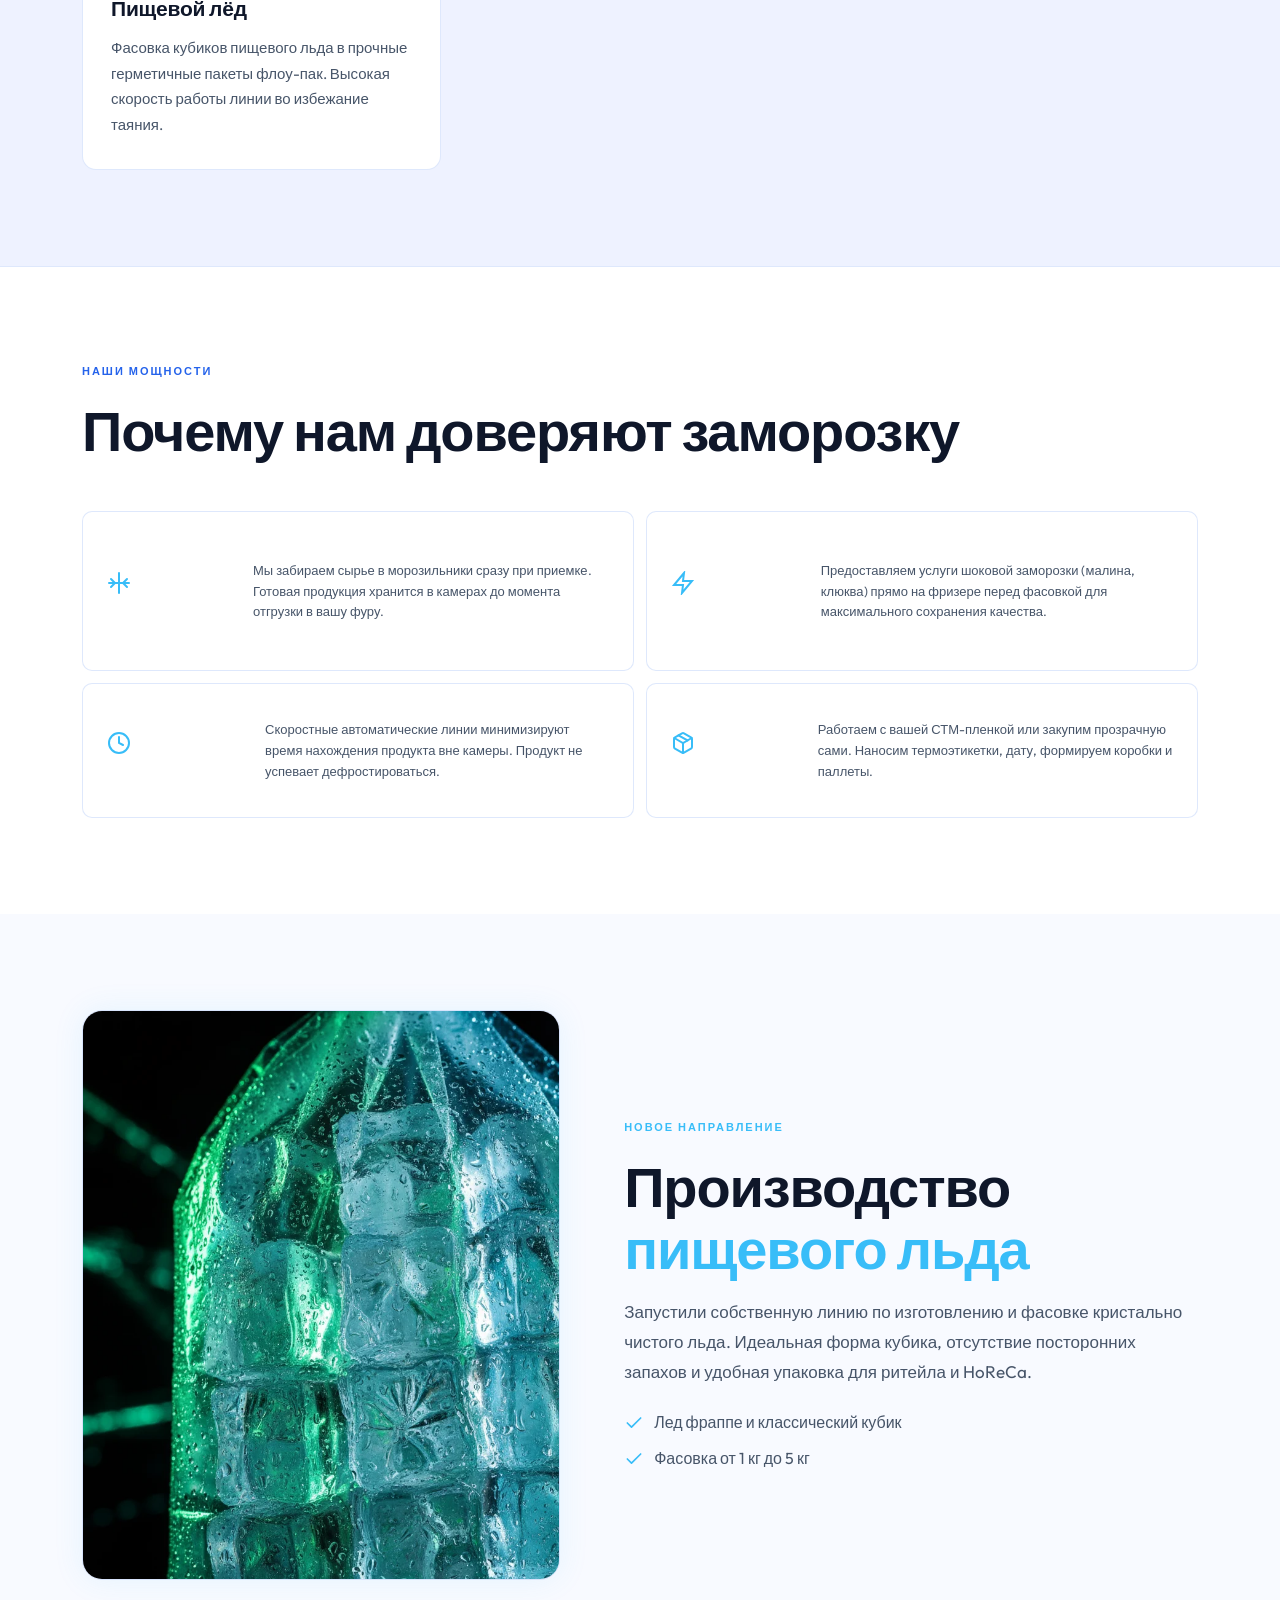
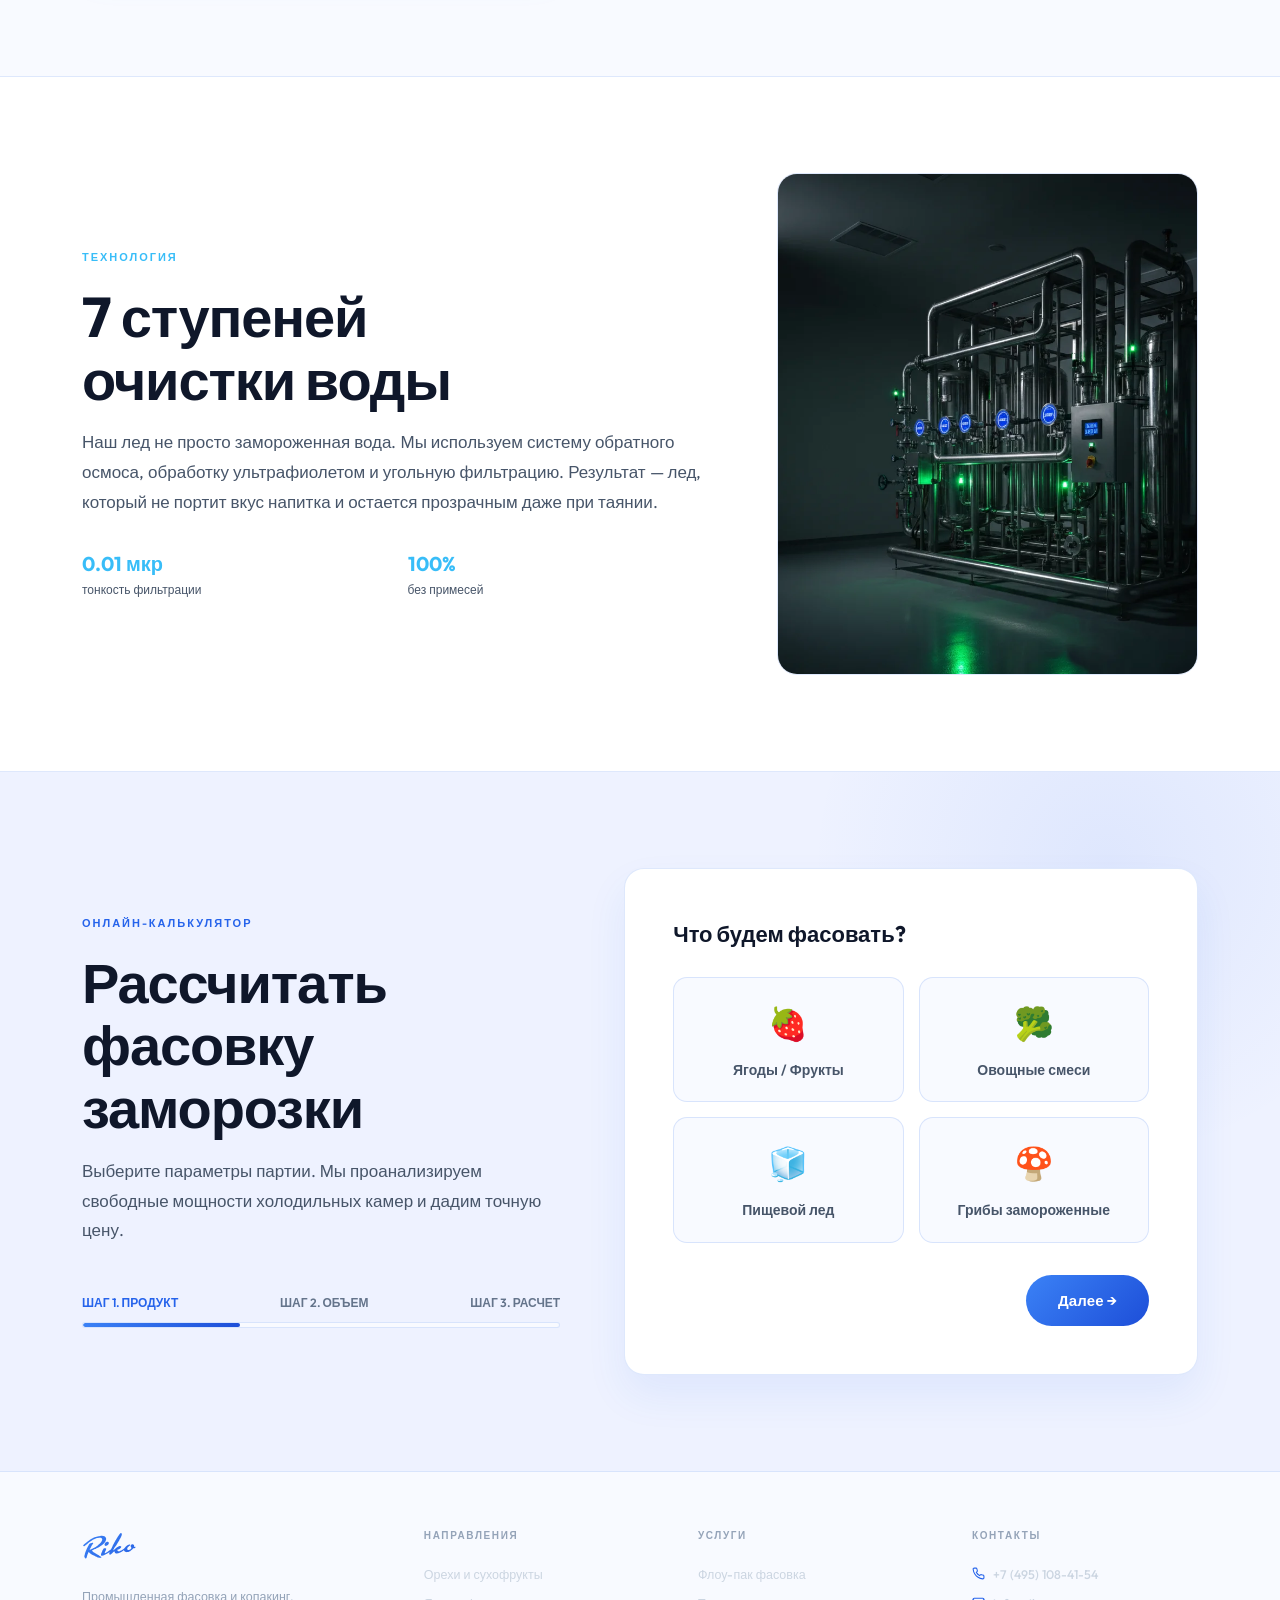
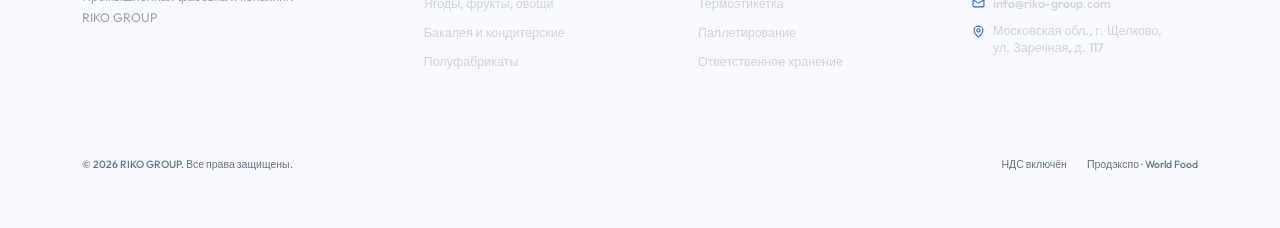
==== commit 16fc739a: "21323" ====
--- a/frozen.html
+++ b/frozen.html
@@ -39,8 +39,9 @@
         </a>
 
         <div class="nav-links">
+            <a href="index.html">Главная</a>
             <a href="nuts.html">Орехи и сухофрукты</a>
-            <a href="frozen.html">Заморозка</a>
+            <a href="frozen.html" class="active">Заморозка</a>
             <a href="grocery.html">Бакалея</a>
             <a href="semifinished.html">Полуфабрикаты</a>
         </div>
@@ -59,6 +60,7 @@
     </div>
 
     <div class="mobile-menu" id="mob">
+        <a href="index.html">Главная</a>
         <a href="nuts.html">Орехи и сухофрукты</a>
         <a href="frozen.html">Заморозка</a>
         <a href="grocery.html">Бакалея</a>
@@ -408,5 +410,22 @@
 </footer>
 
 <script src="js/main.js"></script>
+<style>
+        /* Специфичный фон для страницы заморозки */
+        .hero-frozen-bg {
+            position: absolute;
+            inset: 0;
+            z-index: 0;
+            background:
+                /* Заменили тёмный градиент на светлый, чтобы тёмный текст читался */
+                linear-gradient(to bottom, rgba(248, 250, 255, 0.75) 0%, rgba(248, 250, 255, 0.98) 100%),
+                url('img/hero-frozen.webp') center center / cover no-repeat;
+        }
+        /* Легкое синее свечение для ледяной тематики */
+        .hero-frozen-bg::before {
+            content: ''; position: absolute; inset: 0;
+            background: radial-gradient(circle at 50% 50%, rgba(56, 189, 248, 0.08), transparent 60%);
+        }
+    </style>
 </body>
 </html>
--- a/css/styles.css
+++ b/css/styles.css
@@ -3,22 +3,22 @@
  * Главная страница / styles.css
  *
  * Содержание:
- *   1. Reset & Variables
- *   2. Animations & Reveal
- *   3. Utility Classes
- *   4. Buttons
- *   5. Navigation
- *   6. Hero
- *   7. Trust / Social Proof
- *   8. Why Us
- *   9. Categories
- *  10. Tech Stats
- *  11. Process
- *  12. FAQ
- *  ice-product.webp. Form / CTA
- *  14. Footer
- *  15. Responsive (Tablet)
- *  16. Responsive (Mobile)
+ * 1. Reset & Variables
+ * 2. Animations & Reveal
+ * 3. Utility Classes
+ * 4. Buttons
+ * 5. Navigation
+ * 6. Hero
+ * 7. Trust / Social Proof
+ * 8. Why Us
+ * 9. Categories
+ * 10. Tech Stats
+ * 11. Process
+ * 12. FAQ
+ * 13. Form / CTA
+ * 14. Footer
+ * 15. Responsive (Tablet)
+ * 16. Responsive (Mobile)
  */
 
 
@@ -34,23 +34,24 @@
 
 :root {
     /* Backgrounds */
-    --bg:           #07070b;
-    --bg-card:      #0c0c12;
-    --bg-elevated:  #111118;
+    --bg:           #f8faff;
+    --bg-card:      #ffffff;
+    --bg-elevated:  #eef2ff;
 
     /* Accent */
-    --gold:         #c9a96e;
-    --gold-light:   #e0c78f;
-    --gold-dark:    #9a7a42;
+    --blue:         #2563eb;
+    --blue-light:   #60a5fa;
+    --blue-dark:    #1d4ed8;
+    --blue-gradient: linear-gradient(135deg, #3b82f6, #1d4ed8);
 
     /* Typography */
-    --text:           #ffffff;
-    --text-secondary: rgba(255, 255, 255, 0.55);
-    --text-muted:     rgba(255, 255, 255, 0.30);
+    --text:           #0f172a;
+    --text-secondary: #475569;
+    --text-muted:     #64748b;
 
     /* Borders */
-    --border:       rgba(255, 255, 255, 0.07);
-    --border-hover: rgba(255, 255, 255, 0.14);
+    --border:       rgba(37, 99, 235, 0.15);
+    --border-hover: rgba(37, 99, 235, 0.30);
 
     /* Layout */
     --font: 'Outfit', sans-serif;
@@ -60,6 +61,7 @@
 
 html {
     scroll-behavior: smooth;
+    overflow-x: hidden;
 }
 
 body {
@@ -68,6 +70,7 @@
     color: var(--text);
     line-height: 1.6;
     overflow-x: hidden;
+    max-width: 100%;
     -webkit-font-smoothing: antialiased;
 }
 
@@ -84,8 +87,8 @@
 }
 
 ::selection {
-    background: rgba(201, 169, 110, 0.3);
-    color: #fff;
+    background: rgba(37, 99, 235, 0.2);
+    color: var(--text);
 }
 
 ::-webkit-scrollbar {
@@ -97,7 +100,7 @@
 }
 
 ::-webkit-scrollbar-thumb {
-    background: rgba(201, 169, 110, 0.2);
+    background: rgba(37, 99, 235, 0.2);
     border-radius: 10px;
 }
 
@@ -174,7 +177,7 @@
 .section-tag {
     font-size: 11px;
     letter-spacing: 0.18em;
-    color: var(--gold);
+    color: var(--blue);
     font-weight: 600;
     margin-bottom: 1.2rem;
     text-transform: uppercase;
@@ -198,7 +201,7 @@
 .gold-line {
     width: 40px;
     height: 2px;
-    background: var(--gold);
+    background: var(--blue-gradient);
     border-radius: 2px;
     margin-bottom: 2rem;
 }
@@ -232,14 +235,15 @@
     flex-shrink: 0;
 }
 
+/* Класс оставлен как btn-gold для совместимости с HTML, но стили синие */
 .btn-gold {
-    background: linear-gradient(135deg, var(--gold), var(--gold-dark));
-    color: var(--bg);
+    background: var(--blue-gradient);
+    color: #ffffff;
 }
 
 .btn-gold:hover {
     transform: translateY(-2px);
-    box-shadow: 0 8px 30px rgba(201, 169, 110, 0.25);
+    box-shadow: 0 8px 30px rgba(37, 99, 235, 0.25);
 }
 
 .btn-outline {
@@ -248,9 +252,9 @@
 }
 
 .btn-outline:hover {
-    background: rgba(255, 255, 255, 0.04);
-    color: var(--text);
-    border-color: rgba(255, 255, 255, 0.25);
+    background: rgba(37, 99, 235, 0.04);
+    color: var(--blue);
+    border-color: var(--blue);
 }
 
 /* endregion */
@@ -268,7 +272,7 @@
 }
 
 .nav.scrolled {
-    background: rgba(7, 7, 11, 0.88);
+    background: rgba(248, 250, 255, 0.88);
     backdrop-filter: blur(24px) saturate(180%);
     border-bottom: 1px solid var(--border);
 }
@@ -287,25 +291,22 @@
     gap: 10px;
 }
 
-/* Вставляем SVG-логотип и красим в золотой */
 .logo-svg {
     display: block;
-    width: 110px;  /* Ширину подберешь на глаз, чтобы лого не был огромным */
-    height: 38px;  /* Высоту тоже можно слегка покрутить */
-
-    /* Заливаем форму фирменным золотым градиентом проекта */
-    background: linear-gradient(135deg, var(--gold), var(--gold-dark));
-
-    /* Маска: берем форму из твоего файла rikologo.svg */
+    width: 110px;
+    height: 38px;
+
+    /* Заливаем форму фирменным синим градиентом */
+    background: var(--blue-gradient);
+
     -webkit-mask: url('../img/rikologo.svg') no-repeat left center / contain;
     mask: url('../img/rikologo.svg') no-repeat left center / contain;
 
     transition: all 0.3s ease;
 }
 
-/* Эффект при наведении на логотип (становится чуть ярче) */
 .logo:hover .logo-svg {
-    background: linear-gradient(135deg, var(--gold-light), var(--gold));
+    background: linear-gradient(135deg, var(--blue-light), var(--blue));
     transform: scale(1.02);
 }
 
@@ -319,7 +320,7 @@
     padding: 7px 16px;
     font-size: 12.5px;
     font-weight: 500;
-    color: var(--text-muted);
+    color: var(--text-secondary);
     border-radius: 50px;
     transition: all 0.3s;
     letter-spacing: 0.01em;
@@ -327,8 +328,8 @@
 
 .nav-links a:hover,
 .nav-links a.active {
-    color: var(--gold);
-    background: rgba(201, 169, 110, 0.07);
+    color: var(--blue);
+    background: rgba(37, 99, 235, 0.07);
 }
 
 .nav-right {
@@ -354,7 +355,7 @@
     top: 68px;
     left: 0;
     right: 0;
-    background: rgba(7, 7, 11, 0.97);
+    background: rgba(248, 250, 255, 0.97);
     backdrop-filter: blur(20px);
     padding: 1rem 1.5rem 1.5rem;
     border-bottom: 1px solid var(--border);
@@ -375,8 +376,8 @@
 }
 
 .mobile-menu a:hover {
-    color: var(--gold);
-    background: rgba(201, 169, 110, 0.06);
+    color: var(--blue);
+    background: rgba(37, 99, 235, 0.06);
 }
 
 /* endregion */
@@ -386,7 +387,6 @@
 
 .hero {
     position: relative;
-    /* Уменьшили высоту на 30%. Было 100vh, стало 70vh */
     min-height: 70vh;
     display: flex;
     align-items: center;
@@ -398,9 +398,8 @@
     position: absolute;
     inset: 0;
     z-index: 0;
-    /* Добавили темный градиент-затемнение поверх твоей фотографии */
     background:
-        linear-gradient(to bottom, rgba(7, 7, 11, 0.6) 0%, rgba(7, 7, 11, 0.95) 100%),
+        linear-gradient(to bottom, rgba(248, 250, 255, 0.7) 0%, rgba(248, 250, 255, 0.98) 100%),
         url('../img/hero-bg.jpg') center center / cover no-repeat;
 }
 
@@ -412,7 +411,7 @@
     top: -15%;
     left: -10%;
     border-radius: 50%;
-    background: radial-gradient(circle, rgba(201, 169, 110, 0.06), transparent 70%);
+    background: radial-gradient(circle, rgba(37, 99, 235, 0.06), transparent 70%);
     filter: blur(60px);
 }
 
@@ -424,24 +423,24 @@
     bottom: -10%;
     right: -5%;
     border-radius: 50%;
-    background: radial-gradient(circle, rgba(201, 169, 110, 0.04), transparent 70%);
+    background: radial-gradient(circle, rgba(37, 99, 235, 0.04), transparent 70%);
     filter: blur(60px);
 }
 
 .hero-grid {
     position: absolute;
     inset: 0;
-    opacity: 0.018;
+    opacity: 0.15;
     background-image:
-        linear-gradient(rgba(255, 255, 255, 0.6) 1px, transparent 1px),
-        linear-gradient(90deg, rgba(255, 255, 255, 0.6) 1px, transparent 1px);
+        linear-gradient(rgba(37, 99, 235, 0.15) 1px, transparent 1px),
+        linear-gradient(90deg, rgba(37, 99, 235, 0.15) 1px, transparent 1px);
     background-size: 72px 72px;
 }
 
 .hero-noise {
     position: absolute;
     inset: 0;
-    opacity: 0.03;
+    opacity: 0.02;
     background: url("data:image/svg+xml,%3Csvg viewBox='0 0 256 256' xmlns='http://www.w3.org/2000/svg'%3E%3Cfilter id='n'%3E%3CfeTurbulence type='fractalNoise' baseFrequency='0.85' numOctaves='4' stitchTiles='stitch'/%3E%3C/filter%3E%3Crect width='100%25' height='100%25' filter='url(%23n)' opacity='1'/%3E%3C/svg%3E");
     background-size: 128px 128px;
 }
@@ -459,8 +458,8 @@
     gap: 10px;
     padding: 6px 16px 6px 8px;
     border-radius: 50px;
-    background: rgba(201, 169, 110, 0.06);
-    border: 1px solid rgba(201, 169, 110, 0.12);
+    background: rgba(37, 99, 235, 0.06);
+    border: 1px solid rgba(37, 99, 235, 0.12);
     margin-bottom: 2.5rem;
     animation: heroFade 1s var(--ease) 0.1s both;
 }
@@ -469,18 +468,18 @@
     width: 7px;
     height: 7px;
     border-radius: 50%;
-    background: var(--gold);
+    background: var(--blue);
 }
 
 .hero-label span {
     font-size: 11px;
     letter-spacing: 0.14em;
-    color: var(--gold);
+    color: var(--blue);
     font-weight: 600;
 }
 
 .hero h1 {
-    font-size: clamp(2.6rem, 6.5vw, 5.4rem);
+    font-size: clamp(2.8rem, 7vw, 6.2rem);
     font-weight: 800;
     line-height: 1.04;
     letter-spacing: -0.03em;
@@ -488,25 +487,24 @@
     animation: heroFade 1s var(--ease) 0.25s both;
 }
 
+/* Новый shimmer-градиент для акцентов в заголовке */
 .hero h1 .hl {
-    color: var(--gold);
+    color: transparent;
+    background: linear-gradient(to right, #3b82f6, #60a5fa, #1d4ed8, #3b82f6);
+    background-size: 200% auto;
+    -webkit-background-clip: text;
+    background-clip: text;
+    animation: shimmer 3s linear infinite;
     position: relative;
 }
 
+/* Убираем подчеркивание, чтобы акцентировать градиент */
 .hero h1 .hl::after {
-    content: '';
-    position: absolute;
-    bottom: 0;
-    left: 0;
-    right: 0;
-    height: 3px;
-    background: var(--gold);
-    opacity: 0.3;
-    border-radius: 2px;
+    display: none;
 }
 
 .hero-sub {
-    font-size: 16px;
+    font-size: 17px;
     color: var(--text-secondary);
     max-width: 480px;
     line-height: 1.8;
@@ -531,10 +529,14 @@
     animation: heroFade 1s var(--ease) 0.7s both;
 }
 
+/* Градиент для цифр статистики */
 .hero-stat-val {
     font-size: 28px;
     font-weight: 700;
-    color: var(--gold);
+    background: var(--blue-gradient);
+    -webkit-background-clip: text;
+    background-clip: text;
+    color: transparent;
     letter-spacing: -0.02em;
 }
 
@@ -575,6 +577,7 @@
 
 /* region 7. TRUST / SOCIAL PROOF ========================================== */
 
+/* Чередование фонов: тут белый */
 .trust {
     background: var(--bg-card);
     border-top: 1px solid var(--border);
@@ -591,37 +594,34 @@
     max-width: 540px;
 }
 
-/* Сетка для логотипов */
 .partners-grid {
     display: flex;
     flex-wrap: wrap;
     justify-content: center;
     align-items: center;
-    gap: 2.5rem 4rem; /* Большие отступы между логотипами */
+    gap: 2.5rem 4rem;
     margin-bottom: 3.5rem;
 }
 
-/* Стили самих логотипов */
 .partner-logo {
-    height: 38px; /* Фиксируем высоту, чтобы горизонтальные лого смотрелись ровно */
-    max-width: 150px; /* Ограничиваем ширину для слишком длинных */
-    object-fit: contain; /* Чтобы пропорции не искажались */
-
-    /* Делаем их приглушенными и серыми для строгого B2B стиля */
-    filter: grayscale(100%) opacity(0.4) brightness(1.5);
+    height: 38px;
+    max-width: 150px;
+    object-fit: contain;
+
+    /* На светлом фоне делаем логотипы серыми и полупрозрачными */
+    filter: grayscale(100%) opacity(0.4);
     transition: all 0.4s var(--ease);
     cursor: default;
 }
 
-/* Эффект при наведении мыши (логотип "оживает") */
 .partner-logo:hover {
-    filter: grayscale(0%) opacity(1) brightness(1);
+    filter: grayscale(0%) opacity(1);
     transform: scale(1.05);
 }
 
 .partner:hover {
-    border-color: rgba(201, 169, 110, 0.2);
-    color: var(--gold);
+    border-color: rgba(37, 99, 235, 0.2);
+    color: var(--blue);
 }
 
 .trust-badges {
@@ -643,7 +643,7 @@
 .trust-badge svg {
     width: 14px;
     height: 14px;
-    color: var(--gold);
+    color: var(--blue);
 }
 
 /* endregion */
@@ -651,8 +651,9 @@
 
 /* region 8. WHY US ======================================================== */
 
+/* Чередование фонов: тут eef2ff */
 .why {
-    background: var(--bg);
+    background: var(--bg-elevated);
 }
 
 .why-grid {
@@ -684,7 +685,7 @@
     left: 0;
     right: 0;
     height: 2px;
-    background: linear-gradient(90deg, transparent, var(--gold), transparent);
+    background: linear-gradient(90deg, transparent, var(--blue), transparent);
     opacity: 0;
     transition: opacity 0.4s;
 }
@@ -696,21 +697,21 @@
 .why-num {
     font-size: 42px;
     font-weight: 800;
-    color: rgba(201, 169, 110, 0.08);
+    color: rgba(37, 99, 235, 0.08);
     letter-spacing: -0.04em;
     line-height: 1;
     margin-bottom: 1rem;
 }
 
 .why-card h3 {
-    font-size: 15px;
+    font-size: 21px;
     font-weight: 700;
     margin-bottom: 0.6rem;
     letter-spacing: -0.01em;
 }
 
 .why-card p {
-    font-size: 13px;
+    font-size: 15px;
     color: var(--text-secondary);
     line-height: 1.7;
 }
@@ -720,18 +721,17 @@
 
 /* region 9. CATEGORIES ==================================================== */
 
-/* Пятая карточка: изумрудное свечение при наведении */
 .cat-card:nth-child(5) .cat-card-glow {
-    background: radial-gradient(circle at 20% 20%, rgba(16, 185, 129, 0.04), transparent 60%);
-}
-
-/* Растягиваем 5-ю карточку на обе колонки на больших экранах, чтобы не было пустой дыры */
+    background: radial-gradient(circle at 20% 20%, rgba(16, 185, 129, 0.1), transparent 60%);
+}
+
 @media (min-width: 1025px) {
     .cat-card:nth-child(5) {
         grid-column: 1 / -1;
     }
 }
 
+/* Чередование фонов: тут белый */
 .categories {
     background: var(--bg-card);
     border-top: 1px solid var(--border);
@@ -760,7 +760,7 @@
     border-color: var(--border-hover);
 }
 
-/* Glow overlays per card */
+/* Glow overlays per card (сделал чуть насыщеннее для светлого фона 0.1) */
 .cat-card-glow {
     position: absolute;
     inset: 0;
@@ -770,10 +770,10 @@
 
 .cat-card:hover .cat-card-glow { opacity: 1; }
 
-.cat-card:nth-child(1) .cat-card-glow { background: radial-gradient(circle at 20% 20%, rgba(56, 189, 248, 0.04), transparent 60%); }
-.cat-card:nth-child(2) .cat-card-glow { background: radial-gradient(circle at 20% 20%, rgba(245, 158, 11, 0.04), transparent 60%); }
-.cat-card:nth-child(3) .cat-card-glow { background: radial-gradient(circle at 20% 20%, rgba(249, 115, 22, 0.04), transparent 60%); }
-.cat-card:nth-child(4) .cat-card-glow { background: radial-gradient(circle at 20% 20%, rgba(168, 85, 247, 0.04), transparent 60%); }
+.cat-card:nth-child(1) .cat-card-glow { background: radial-gradient(circle at 20% 20%, rgba(56, 189, 248, 0.1), transparent 60%); }
+.cat-card:nth-child(2) .cat-card-glow { background: radial-gradient(circle at 20% 20%, rgba(245, 158, 11, 0.1), transparent 60%); }
+.cat-card:nth-child(3) .cat-card-glow { background: radial-gradient(circle at 20% 20%, rgba(249, 115, 22, 0.1), transparent 60%); }
+.cat-card:nth-child(4) .cat-card-glow { background: radial-gradient(circle at 20% 20%, rgba(168, 85, 247, 0.1), transparent 60%); }
 
 .cat-inner {
     position: relative;
@@ -784,8 +784,8 @@
     width: 44px;
     height: 44px;
     border-radius: 11px;
-    background: rgba(201, 169, 110, 0.07);
-    border: 1px solid rgba(201, 169, 110, 0.14);
+    background: rgba(37, 99, 235, 0.07);
+    border: 1px solid rgba(37, 99, 235, 0.14);
     display: grid;
     place-items: center;
     margin-bottom: 1.5rem;
@@ -793,17 +793,17 @@
 }
 
 .cat-card:hover .cat-icon { transform: scale(1.08); }
-.cat-icon svg { width: 20px; height: 20px; color: var(--gold); }
+.cat-icon svg { width: 20px; height: 20px; color: var(--blue); }
 
 .cat-card h3 {
-    font-size: 18px;
+    font-size: 21px;
     font-weight: 700;
     margin-bottom: 0.6rem;
     letter-spacing: -0.01em;
 }
 
 .cat-card p {
-    font-size: 13px;
+    font-size: 15px;
     color: var(--text-secondary);
     line-height: 1.7;
     margin-bottom: 1.5rem;
@@ -815,7 +815,7 @@
     gap: 6px;
     font-size: 12.5px;
     font-weight: 600;
-    color: var(--gold);
+    color: var(--blue);
     transition: gap 0.3s;
 }
 
@@ -827,6 +827,7 @@
 
 /* region 10. TECH STATS =================================================== */
 
+/* Чередование фонов: тут f8faff */
 .tech {
     background: var(--bg);
     border-top: 1px solid var(--border);
@@ -850,10 +851,14 @@
 
 .tech-num:hover { border-color: var(--border-hover); }
 
+/* Градиент для цифр tech-stats */
 .tech-val {
     font-size: clamp(1.8rem, 3.5vw, 2.8rem);
     font-weight: 800;
-    color: var(--gold);
+    background: var(--blue-gradient);
+    -webkit-background-clip: text;
+    background-clip: text;
+    color: transparent;
     letter-spacing: -0.03em;
     line-height: 1.1;
 }
@@ -890,7 +895,7 @@
 }
 
 .tech-pill:hover { border-color: var(--border-hover); }
-.tech-pill svg { width: 15px; height: 15px; color: var(--gold); flex-shrink: 0; }
+.tech-pill svg { width: 15px; height: 15px; color: var(--blue); flex-shrink: 0; }
 .tech-pill span { font-size: 12.5px; color: var(--text-secondary); font-weight: 500; }
 
 /* endregion */
@@ -898,8 +903,9 @@
 
 /* region 11. PROCESS ====================================================== */
 
+/* Чередование фонов: тут eef2ff */
 .process {
-    background: var(--bg-card);
+    background: var(--bg-elevated);
     border-top: 1px solid var(--border);
 }
 
@@ -930,22 +936,22 @@
     width: 48px;
     height: 48px;
     border-radius: 50%;
-    background: var(--bg);
+    background: var(--bg-card);
     border: 1px solid var(--border);
     display: grid;
     place-items: center;
     margin: 0 auto 1.25rem;
     font-size: 16px;
     font-weight: 700;
-    color: var(--gold);
+    color: var(--blue);
     position: relative;
     z-index: 2;
     transition: all 0.3s;
 }
 
 .step:hover .step-num {
-    border-color: var(--gold);
-    box-shadow: 0 0 20px rgba(201, 169, 110, 0.12);
+    border-color: var(--blue);
+    box-shadow: 0 0 20px rgba(37, 99, 235, 0.12);
 }
 
 .step h4 {
@@ -967,8 +973,9 @@
 
 /* region 12. FAQ ========================================================== */
 
+/* Чередование фонов: тут белый */
 .faq {
-    background: var(--bg);
+    background: var(--bg-card);
     border-top: 1px solid var(--border);
 }
 
@@ -982,7 +989,7 @@
 
 .faq-item {
     border-radius: 12px;
-    background: var(--bg-card);
+    background: var(--bg);
     border: 1px solid var(--border);
     overflow: hidden;
     transition: border-color 0.3s;
@@ -1005,7 +1012,7 @@
 }
 
 .faq-q:hover {
-    background: rgba(255, 255, 255, 0.015);
+    background: rgba(37, 99, 235, 0.015);
 }
 
 .faq-q span {
@@ -1024,7 +1031,7 @@
 
 .faq-item.open .faq-q svg {
     transform: rotate(45deg);
-    color: var(--gold);
+    color: var(--blue);
 }
 
 .faq-a {
@@ -1041,7 +1048,7 @@
 }
 
 .faq-a p {
-    font-size: 13px;
+    font-size: 15px;
     color: var(--text-secondary);
     line-height: 1.75;
 }
@@ -1049,10 +1056,11 @@
 /* endregion */
 
 
-/* region ice-product.webp. FORM / CTA =================================================== */
-
+/* region 13. FORM / CTA =================================================== */
+
+/* Чередование фонов: тут f8faff */
 .form-section {
-    background: var(--bg-card);
+    background: var(--bg);
     border-top: 1px solid var(--border);
     position: relative;
     overflow: hidden;
@@ -1066,7 +1074,7 @@
     width: 800px;
     height: 800px;
     border-radius: 50%;
-    background: radial-gradient(circle, rgba(201, 169, 110, 0.04), transparent 60%);
+    background: radial-gradient(circle, rgba(37, 99, 235, 0.04), transparent 60%);
     pointer-events: none;
 }
 
@@ -1103,7 +1111,7 @@
 .form-perk svg {
     width: 16px;
     height: 16px;
-    color: var(--gold);
+    color: var(--blue);
     flex-shrink: 0;
 }
 
@@ -1115,7 +1123,7 @@
 
 /* Form box */
 .form-box {
-    background: var(--bg);
+    background: var(--bg-card);
     border: 1px solid var(--border);
     border-radius: 16px;
     padding: 2rem;
@@ -1147,7 +1155,7 @@
     width: 100%;
     padding: 12px 16px;
     border-radius: 10px;
-    background: var(--bg-card);
+    background: var(--bg);
     border: 1px solid var(--border);
     color: var(--text);
     font-family: var(--font);
@@ -1159,7 +1167,7 @@
 .field input:focus,
 .field select:focus,
 .field textarea:focus {
-    border-color: rgba(201, 169, 110, 0.4);
+    border-color: rgba(37, 99, 235, 0.4);
 }
 
 .field input::placeholder,
@@ -1171,13 +1179,13 @@
     cursor: pointer;
     -webkit-appearance: none;
     appearance: none;
-    background-image: url("data:image/svg+xml,%3Csvg xmlns='http://www.w3.org/2000/svg' width='12' height='12' viewBox='0 0 24 24' fill='none' stroke='rgba(255,255,255,0.3)' stroke-width='2'%3E%3Cpath d='m6 9 6 6 6-6'/%3E%3C/svg%3E");
+    background-image: url("data:image/svg+xml,%3Csvg xmlns='http://www.w3.org/2000/svg' width='12' height='12' viewBox='0 0 24 24' fill='none' stroke='rgba(15,23,42,0.4)' stroke-width='2'%3E%3Cpath d='m6 9 6 6 6-6'/%3E%3C/svg%3E");
     background-repeat: no-repeat;
     background-position: right 14px center;
 }
 
 .field select option {
-    background: var(--bg);
+    background: var(--bg-card);
     color: var(--text);
 }
 
@@ -1202,9 +1210,10 @@
 
 /* region 14. FOOTER ======================================================= */
 
+/* Темный футер */
 .footer {
-    background: var(--bg);
-    border-top: 1px solid var(--border);
+    background: #0f172a;
+    border-top: none;
 }
 
 .footer-grid {
@@ -1215,7 +1224,7 @@
 
 .footer-brand p {
     font-size: 12.5px;
-    color: var(--text-muted);
+    color: #94a3b8;
     line-height: 1.7;
     margin-top: 1.25rem;
 }
@@ -1223,7 +1232,7 @@
 .footer h4 {
     font-size: 10px;
     letter-spacing: 0.16em;
-    color: var(--text-muted);
+    color: #94a3b8;
     font-weight: 600;
     margin-bottom: 1.25rem;
     text-transform: uppercase;
@@ -1238,13 +1247,13 @@
 .footer-links a,
 .footer-links span {
     font-size: 12.5px;
-    color: rgba(255, 255, 255, 0.35);
+    color: #cbd5e1;
     font-weight: 500;
     transition: color 0.3s;
 }
 
 .footer-links a:hover {
-    color: var(--text);
+    color: #ffffff;
 }
 
 .contact-row {
@@ -1256,14 +1265,14 @@
 .contact-row svg {
     width: 13px;
     height: 13px;
-    color: var(--gold);
+    color: var(--blue);
     flex-shrink: 0;
 }
 
 .footer-bottom {
     margin-top: 3.5rem;
     padding-top: 1.75rem;
-    border-top: 1px solid var(--border);
+    border-top: 1px solid rgba(255, 255, 255, 0.1);
     display: flex;
     justify-content: space-between;
     align-items: center;
@@ -1273,7 +1282,7 @@
 
 .footer-bottom span {
     font-size: 10.5px;
-    color: rgba(255, 255, 255, 0.18);
+    color: #64748b;
     font-weight: 500;
 }
 
@@ -1359,37 +1368,31 @@
    УВЕЛИЧЕНИЕ ШРИФТОВ (Правки)
    ==================================================================== */
 
-/* Базовый размер текста абзацев */
 p, .hero-sub, .section-desc {
-    font-size: 17px; /* Было 15-16px */
-}
-
-/* Главный заголовок (Hero) */
+    font-size: 17px;
+}
+
 .hero h1 {
-    font-size: clamp(2.8rem, 7vw, 6.2rem); /* Сделали ощутимо крупнее на десктопе */
-}
-
-/* Заголовки секций */
+    font-size: clamp(2.8rem, 7vw, 6.2rem);
+}
+
 .section-heading {
-    font-size: clamp(2rem, 5vw, 3.5rem); /* Было до 3rem */
-}
-
-/* Заголовки в карточках "Почему мы" и "Направления" */
+    font-size: clamp(2rem, 5vw, 3.5rem);
+}
+
 .why-card h3,
 .cat-card h3 {
-    font-size: 21px; /* Было 15-18px */
-}
-
-/* Текст внутри карточек */
+    font-size: 21px;
+}
+
 .why-card p,
 .cat-card p,
 .faq-a p {
-    font-size: 15px; /* Было 13px */
-}
-
-/* Кнопки */
+    font-size: 15px;
+}
+
 .btn {
-    font-size: 15px; /* Было 13px */
+    font-size: 15px;
     padding: 16px 32px;
 }
 
@@ -1400,57 +1403,45 @@
     margin-top: 60px;
     width: 100%;
     position: relative;
-    overflow: hidden; /* Обрезаем все, что выходит за границы */
+    overflow: hidden;
     padding: 20px 0;
-    /* Технологичный фон для ленты */
-    background: rgba(10, 10, 10, 0.6);
-    border-top: 1px solid rgba(16, 185, 129, 0.2);
-    border-bottom: 1px solid rgba(16, 185, 129, 0.2);
-    /* Легкое свечение по краям */
-    box-shadow: inset 0 0 20px rgba(0, 0, 0, 0.8);
-    /* Маска, чтобы края плавно исчезали */
+    background: rgba(248, 250, 255, 0.8);
+    border-top: 1px solid var(--border);
+    border-bottom: 1px solid var(--border);
+    box-shadow: inset 0 0 20px rgba(37, 99, 235, 0.05);
     -webkit-mask-image: linear-gradient(to right, transparent, black 10%, black 90%, transparent);
     mask-image: linear-gradient(to right, transparent, black 10%, black 90%, transparent);
 }
 
-/* Трек, который движется */
 .hero-conveyor-track {
     display: flex;
-    width: max-content; /* Ширина равна сумме всех элементов */
-    /* Анимация: имя, длительность, плавность, бесконечность */
+    width: max-content;
     animation: conveyorScroll 35s linear infinite;
 }
 
-/* Остановка ленты при наведении мыши (опционально) */
-.hero-conveyor-wrapper:hover .hero-conveyor-track {
-   /* animation-play-state: paused;  <- Раскомментируй, если нужно */
-}
-
-/* Отдельный элемент на ленте */
 .conveyor-item {
     width: 160px;
     height: 120px;
-    margin: 0 15px; /* Расстояние между продуктами */
-    flex-shrink: 0; /* Чтобы элементы не сплющивались */
+    margin: 0 15px;
+    flex-shrink: 0;
     position: relative;
     border-radius: 12px;
     overflow: hidden;
-    border: 1px solid rgba(255, 255, 255, 0.1);
-    background: #1a1a1a;
+    border: 1px solid var(--border);
+    background: #ffffff;
     transition: transform 0.3s ease, border-color 0.3s ease;
 }
 
-/* Эффект при наведении на конкретный товар */
 .conveyor-item:hover {
     transform: translateY(-5px);
-    border-color: var(--primary);
+    border-color: var(--blue);
 }
 
 .conveyor-item img {
     width: 100%;
     height: 100%;
-    object-fit: cover; /* Заполняем блок картинкой без искажений */
-    opacity: 0.8;
+    object-fit: cover;
+    opacity: 0.9;
     transition: opacity 0.3s ease;
 }
 
@@ -1458,34 +1449,28 @@
     opacity: 1;
 }
 
-/* Подпись к продукту на ленте */
 .conveyor-item span {
     position: absolute;
     bottom: 0;
     left: 0;
     width: 100%;
     padding: 8px 5px;
-    background: linear-gradient(to top, rgba(0,0,0,0.9), transparent);
-    color: var(--text-light);
+    background: linear-gradient(to top, rgba(15,23,42,0.9), transparent);
+    color: #ffffff;
     font-size: 12px;
     text-align: center;
     font-weight: 500;
-    text-shadow: 1px 1px 2px rgba(0,0,0,0.5);
-}
-
-/* Ключевые кадры анимации движения */
+}
+
 @keyframes conveyorScroll {
     0% {
         transform: translateX(0);
     }
     100% {
-        /* Сдвигаем на 50%, так как у нас два одинаковых набора элементов.
-           Это создает иллюзию бесконечности. */
         transform: translateX(-50%);
     }
 }
 
-/* Адаптив для мобильных: делаем ленту чуть компактнее */
 @media (max-width: 768px) {
     .hero-conveyor-wrapper {
         margin-top: 40px;
@@ -1532,38 +1517,34 @@
 .carousel-btn svg { width: 20px; height: 20px; }
 
 .carousel-btn:hover {
-    border-color: var(--gold);
-    color: var(--gold);
-    background: rgba(201, 169, 110, 0.05);
+    border-color: var(--blue);
+    color: var(--blue);
+    background: rgba(37, 99, 235, 0.05);
     transform: translateY(-2px);
 }
 
-/* Контейнер для обрезки краев */
 .carousel-container {
     position: relative;
-    margin: 0 -2rem; /* Компенсируем отступы контейнера */
+    margin: 0 -2rem;
     padding: 0 2rem;
     overflow: hidden;
 }
 
-/* Бегущая дорожка */
 .carousel-track {
     display: flex;
     gap: 1.5rem;
     overflow-x: auto;
-    scroll-snap-type: x mandatory; /* Магнитная прокрутка */
+    scroll-snap-type: x mandatory;
     scroll-behavior: smooth;
     padding-bottom: 1rem;
 
-    /* Прячем системный скроллбар для красоты */
     -ms-overflow-style: none;
     scrollbar-width: none;
 }
 .carousel-track::-webkit-scrollbar { display: none; }
 
-/* Отдельный слайд */
 .carousel-slide {
-    flex: 0 0 calc(50% - 0.75rem); /* На десктопе 2 слайда в ряд */
+    flex: 0 0 calc(50% - 0.75rem);
     scroll-snap-align: center;
     border-radius: 14px;
     overflow: hidden;
@@ -1577,22 +1558,21 @@
     height: 100%;
     object-fit: cover;
     transition: transform 0.6s ease, filter 0.6s ease;
-    filter: brightness(0.9);
+    filter: brightness(0.95);
 }
 
 .carousel-slide:hover img {
     transform: scale(1.04);
-    filter: brightness(1.1);
-}
-
-/* Адаптив для планшетов и мобилок */
+    filter: brightness(1.05);
+}
+
 @media (max-width: 768px) {
     .gallery-header {
         flex-direction: column;
         align-items: flex-start;
     }
     .carousel-slide {
-        flex: 0 0 85%; /* На мобилках показываем 1 слайд + 15% следующего */
+        flex: 0 0 85%;
         scroll-snap-align: start;
     }
     .carousel-container {
@@ -1604,9 +1584,10 @@
 /* ====================================================================
    INTERACTIVE CALCULATOR
    ==================================================================== */
+/* Чередование фонов: тут eef2ff */
 .calc-section {
     position: relative;
-    background: var(--bg);
+    background: var(--bg-elevated);
     overflow: hidden;
 }
 
@@ -1614,7 +1595,7 @@
     position: absolute;
     top: -30%; right: -10%;
     width: 600px; height: 600px;
-    background: radial-gradient(circle, rgba(201, 169, 110, 0.08), transparent 70%);
+    background: radial-gradient(circle, rgba(37, 99, 235, 0.08), transparent 70%);
     border-radius: 50%;
     pointer-events: none;
 }
@@ -1626,25 +1607,23 @@
     align-items: center;
 }
 
-/* Прогресс-бар */
 .calc-progress { margin-top: 3rem; }
 .progress-labels {
     display: flex; justify-content: space-between;
     font-size: 12px; color: var(--text-muted); font-weight: 600;
     margin-bottom: 10px; text-transform: uppercase;
 }
-.progress-labels span.active { color: var(--gold); }
+.progress-labels span.active { color: var(--blue); }
 .progress-track {
     width: 100%; height: 6px;
-    background: var(--bg-card); border: 1px solid var(--border);
+    background: var(--bg); border: 1px solid var(--border);
     border-radius: 10px; overflow: hidden;
 }
 .progress-fill {
-    height: 100%; background: var(--gold);
+    height: 100%; background: var(--blue-gradient);
     border-radius: 10px; transition: width 0.5s var(--ease);
 }
 
-/* Правый блок (Карточки) */
 .calc-box {
     background: var(--bg-card);
     border: 1px solid var(--border);
@@ -1652,7 +1631,7 @@
     padding: 3rem;
     min-height: 420px;
     position: relative;
-    box-shadow: 0 20px 40px rgba(0,0,0,0.5);
+    box-shadow: 0 20px 40px rgba(37, 99, 235, 0.08);
 }
 
 .calc-step {
@@ -1667,7 +1646,6 @@
 
 .calc-step h3 { font-size: 22px; font-weight: 700; margin-bottom: 1.5rem; }
 
-/* Сетка выбора (Шаг 1) */
 .calc-grid {
     display: grid; grid-template-columns: 1fr 1fr; gap: 15px; margin-bottom: 2rem;
 }
@@ -1678,14 +1656,13 @@
     display: flex; flex-direction: column; align-items: center; gap: 10px;
     text-align: center; font-size: 14px; font-weight: 600; color: var(--text-secondary);
 }
-.calc-card:hover { border-color: rgba(201, 169, 110, 0.4); transform: translateY(-3px); }
+.calc-card:hover { border-color: rgba(37, 99, 235, 0.4); transform: translateY(-3px); }
 .calc-card.selected {
-    border-color: var(--gold); background: rgba(201, 169, 110, 0.08);
-    color: var(--text); box-shadow: 0 0 15px rgba(201, 169, 110, 0.15);
+    border-color: var(--blue); background: rgba(37, 99, 235, 0.08);
+    color: var(--text); box-shadow: 0 0 15px rgba(37, 99, 235, 0.15);
 }
 .calc-icon { font-size: 32px; }
 
-/* Кнопки "Пилюли" (Шаг 2) */
 .calc-group label { display: block; font-size: 13px; color: var(--text-muted); margin-bottom: 10px; font-weight: 600; }
 .calc-pills { display: flex; flex-wrap: wrap; gap: 10px; }
 .calc-pill {
@@ -1694,41 +1671,36 @@
     transition: all 0.3s;
 }
 .calc-pill:hover { border-color: var(--border-hover); }
-.calc-pill.selected { background: var(--gold); color: var(--bg); border-color: var(--gold); }
+.calc-pill.selected { background: var(--blue-gradient); color: #ffffff; border-color: var(--blue); }
 
 .calc-actions { display: flex; justify-content: space-between; margin-top: 2rem; }
 .calc-next { margin-left: auto; display: flex; }
 
-/* Фейковый лоадер (Шаг 3) */
 .calc-loader { text-align: center; padding: 3rem 0; }
 .spinner {
-    width: 50px; height: 50px; border: 3px solid rgba(201, 169, 110, 0.2);
-    border-top-color: var(--gold); border-radius: 50%;
+    width: 50px; height: 50px; border: 3px solid rgba(37, 99, 235, 0.2);
+    border-top-color: var(--blue); border-radius: 50%;
     animation: spin 1s linear infinite; margin: 0 auto 20px;
 }
 @keyframes spin { to { transform: rotate(360deg); } }
-.pulsate { animation: pulse 1.5s infinite; color: var(--gold); margin-bottom: 10px; }
+.pulsate { animation: pulse 1.5s infinite; color: var(--blue); margin-bottom: 10px; }
 @keyframes pulse { 0%, 100% { opacity: 1; } 50% { opacity: 0.5; } }
 .calc-loader p { font-size: 14px; color: var(--text-muted); }
 
-/* Финальный экран (Скрыт по умолчанию) */
 .calc-result { text-align: center; }
-.calc-result h3 { color: #10b981; }
+.calc-result h3 { color: var(--blue); }
 .result-desc { font-size: 14px; color: var(--text-secondary); line-height: 1.7; margin-bottom: 2rem; }
 
-/* Адаптив */
 @media (max-width: 900px) {
     .calc-wrap { grid-template-columns: 1fr; gap: 2rem; }
     .calc-box { padding: 2rem; }
 }
 /* ====================================================================
-   ВИДЕО С ПРОИЗВОДСТВА (Текст слева, Видео справа)
+   ВИДЕО С ПРОИЗВОДСТВА
    ==================================================================== */
 
-/* 1. Сетка (Две колонки) */
 .video-layout {
     display: grid;
-    /* Текст занимает 1.2 доли, видео — 0.8 доли. Они стоят в один ряд! */
     grid-template-columns: 1.2fr 0.8fr;
     gap: 4rem;
     align-items: center;
@@ -1745,17 +1717,16 @@
     justify-content: center;
 }
 
-/* 2. Сам плеер (Размер телефона) */
 .video-wrapper {
     position: relative;
     width: 100%;
-    max-width: 280px; /* Идеальный размер для вертикального видео */
+    max-width: 280px;
     aspect-ratio: 9 / 16;
     border-radius: 20px;
     overflow: hidden;
     border: 1px solid var(--border);
     background: #000;
-    box-shadow: 0 20px 40px rgba(0,0,0,0.4);
+    box-shadow: 0 20px 40px rgba(37, 99, 235, 0.15);
 }
 
 .video-wrapper video {
@@ -1765,7 +1736,6 @@
     outline: none;
 }
 
-/* 3. Обложка и кнопка Play */
 .video-cover {
     position: absolute;
     inset: 0;
@@ -1783,12 +1753,12 @@
     width: 100%;
     height: 100%;
     object-fit: cover;
-    filter: brightness(0.5);
+    filter: brightness(0.6);
     transition: filter 0.4s ease, transform 0.6s ease;
 }
 
 .video-cover:hover img {
-    filter: brightness(0.3);
+    filter: brightness(0.4);
     transform: scale(1.02);
 }
 
@@ -1797,12 +1767,12 @@
     z-index: 3;
     width: 70px;
     height: 70px;
-    background: linear-gradient(135deg, var(--gold), var(--gold-dark));
+    background: var(--blue-gradient);
     border-radius: 50%;
     display: grid;
     place-items: center;
-    color: var(--bg);
-    box-shadow: 0 0 30px rgba(201, 169, 110, 0.3);
+    color: #ffffff;
+    box-shadow: 0 0 30px rgba(37, 99, 235, 0.3);
     transition: transform 0.3s ease, box-shadow 0.3s ease;
 }
 
@@ -1817,7 +1787,7 @@
     position: absolute;
     inset: -8px;
     border-radius: 50%;
-    border: 2px solid var(--gold);
+    border: 2px solid var(--blue);
     opacity: 0;
     animation: pulsePlay 2s infinite;
 }
@@ -1829,13 +1799,12 @@
 
 .video-cover:hover .play-btn {
     transform: scale(1.1);
-    box-shadow: 0 0 40px rgba(201, 169, 110, 0.6);
-}
-
-/* 4. Адаптив (Вот тут блоки встают друг под друга на узких экранах) */
+    box-shadow: 0 0 40px rgba(37, 99, 235, 0.5);
+}
+
 @media (max-width: 900px) {
     .video-layout {
-        grid-template-columns: 1fr; /* Одна колонка вместо двух */
+        grid-template-columns: 1fr;
         gap: 3rem;
         text-align: center;
     }
@@ -1845,71 +1814,62 @@
     }
 }
 
-/* Фон для страницы Орехи */
 .hero-nuts-bg {
     position: absolute;
     inset: 0;
     z-index: 0;
     background:
-        linear-gradient(to bottom, rgba(7, 7, 11, 0.7) 0%, rgba(7, 7, 11, 0.95) 100%),
-        /* Убедись, что сохранил фото с первого промта под этим именем */
+        linear-gradient(to bottom, rgba(248, 250, 255, 0.7) 0%, rgba(248, 250, 255, 0.98) 100%),
         url('../img/hero-nuts.webp') center center / cover no-repeat;
 }
-/* Слегка золотистое/теплое свечение, подходящее к орехам */
 .hero-nuts-bg::before {
     content: ''; position: absolute; inset: 0;
-    background: radial-gradient(circle at 50% 50%, rgba(201, 169, 110, 0.08), transparent 60%);
-}
-
-/* Фон для страницы Бакалея */
+    background: radial-gradient(circle at 50% 50%, rgba(37, 99, 235, 0.08), transparent 60%);
+}
+
 .hero-grocery-bg {
     position: absolute;
     inset: 0;
     z-index: 0;
     background:
-        linear-gradient(to bottom, rgba(7, 7, 11, 0.75) 0%, rgba(7, 7, 11, 0.98) 100%),
+        linear-gradient(to bottom, rgba(248, 250, 255, 0.75) 0%, rgba(248, 250, 255, 0.98) 100%),
         url('../img/hero-grocery.webp') center center / cover no-repeat;
 }
-/* Легкое теплое свечение, подходящее для круп и макарон */
 .hero-grocery-bg::before {
     content: ''; position: absolute; inset: 0;
-    background: radial-gradient(circle at 50% 50%, rgba(201, 169, 110, 0.05), transparent 70%);
-}
-
-/* Фон для страницы Полуфабрикаты */
+    background: radial-gradient(circle at 50% 50%, rgba(37, 99, 235, 0.05), transparent 70%);
+}
+
 .hero-semi-bg {
     position: absolute;
     inset: 0;
     z-index: 0;
     background:
-        linear-gradient(to bottom, rgba(7, 7, 11, 0.75) 0%, rgba(7, 7, 11, 0.98) 100%),
+        linear-gradient(to bottom, rgba(248, 250, 255, 0.75) 0%, rgba(248, 250, 255, 0.98) 100%),
         url('../img/hero-semifinished.webp') center center / cover no-repeat;
 }
-/* Холодное сине-зеленое свечение */
 .hero-semi-bg::before {
     content: ''; position: absolute; inset: 0;
     background: radial-gradient(circle at 50% 50%, rgba(56, 189, 248, 0.08), transparent 60%);
 }
 
-/* Специальная сетка для горизонтального видео в две колонки */
 .video-layout-horizontal {
     display: grid;
-    grid-template-columns: 1fr 1.2fr; /* Больше места под широкое видео */
+    grid-template-columns: 1fr 1.2fr;
     gap: 4rem;
     align-items: center;
 }
 
-/* Контейнер для горизонтального видео 16:9 */
 .video-wrapper-horizontal {
     position: relative;
     width: 100%;
-    max-width: 650px; /* Широкий формат */
+    max-width: 650px;
     aspect-ratio: 16 / 9;
     border-radius: 16px;
     overflow: hidden;
     border: 1px solid var(--border);
     background: #000;
-    box-shadow: 0 20px 40px rgba(0,0,0,0.4);
+    box-shadow: 0 20px 40px rgba(37, 99, 235, 0.15);
 }
 
 .video-wrapper-horizontal video {
@@ -1918,7 +1878,6 @@
     object-fit: cover;
 }
 
-/* Адаптив для горизонтального видео */
 @media (max-width: 1024px) {
     .video-layout-horizontal {
         grid-template-columns: 1fr;
@@ -1928,4 +1887,122 @@
         max-width: 100%;
         margin: 0 auto;
     }
+}
+/* ====================================================================
+   MOBILE FIXES
+   ==================================================================== */
+
+@media (max-width: 1024px) {
+    .nav-cta { display: none; }
+}
+
+.hero-container {
+    position: relative;
+    z-index: 2;
+    padding-top: 9rem;
+    padding-bottom: 4rem;
+}
+
+@media (max-width: 640px) {
+    html, body {
+        overflow-x: hidden !important;
+        max-width: 100vw !important;
+    }
+
+    .hero-container {
+        padding-top: 5.5rem !important;
+        padding-bottom: 2.5rem !important;
+    }
+
+    .hero h1 {
+        font-size: 1.9rem !important;
+        line-height: 1.15 !important;
+        word-break: break-word;
+    }
+
+    .hero-content {
+        max-width: 100% !important;
+        width: 100% !important;
+    }
+
+    .hero-label {
+        max-width: 100% !important;
+        white-space: normal !important;
+        flex-wrap: wrap;
+    }
+    .hero-label span {
+        font-size: 9px !important;
+        letter-spacing: 0.06em !important;
+    }
+
+    .hero-sub {
+        font-size: 14px !important;
+    }
+
+    .calc-wrap {
+        grid-template-columns: 1fr !important;
+        gap: 1.5rem !important;
+    }
+    .calc-box {
+        padding: 1.5rem !important;
+        min-height: auto !important;
+    }
+    .calc-grid {
+        grid-template-columns: 1fr 1fr !important;
+        gap: 10px !important;
+    }
+    .calc-card {
+        padding: 14px 10px !important;
+        font-size: 12px !important;
+    }
+    .calc-icon { font-size: 26px !important; }
+    .progress-labels {
+        font-size: 9px !important;
+        gap: 4px;
+    }
+    .calc-actions {
+        flex-direction: column !important;
+        gap: 10px !important;
+    }
+    .calc-actions .btn {
+        width: 100% !important;
+        justify-content: center !important;
+    }
+
+    .hero-stats {
+        display: grid !important;
+        grid-template-columns: 1fr 1fr !important;
+        gap: 1rem !important;
+        margin-top: 2rem !important;
+        padding-top: 1.5rem !important;
+    }
+
+    .hero-stat-val  { font-size: 20px; }
+
+    .hero-btns {
+        flex-direction: column;
+    }
+    .hero-btns .btn {
+        width: 100%;
+        justify-content: center;
+        box-sizing: border-box;
+    }
+
+    .section        { overflow-x: hidden; }
+    .container      { overflow-x: hidden; }
+    .hero-conveyor-wrapper { overflow: hidden !important; max-width: 100% !important; }
+
+    .hero-bg::before,
+    .hero-bg::after,
+    .calc-glow,
+    .form-glow      { display: none; }
+
+    .why-grid       { grid-template-columns: 1fr; }
+    .tech-numbers   { grid-template-columns: 1fr 1fr; }
+    .tech-details   { grid-template-columns: 1fr; }
+    .process-steps  { grid-template-columns: 1fr 1fr; gap: 1.5rem; }
+    .footer-grid    { grid-template-columns: 1fr; }
+    .field-row      { grid-template-columns: 1fr; }
+
+    .section-heading { font-size: clamp(1.5rem, 5vw, 2.5rem) !important; }
 }
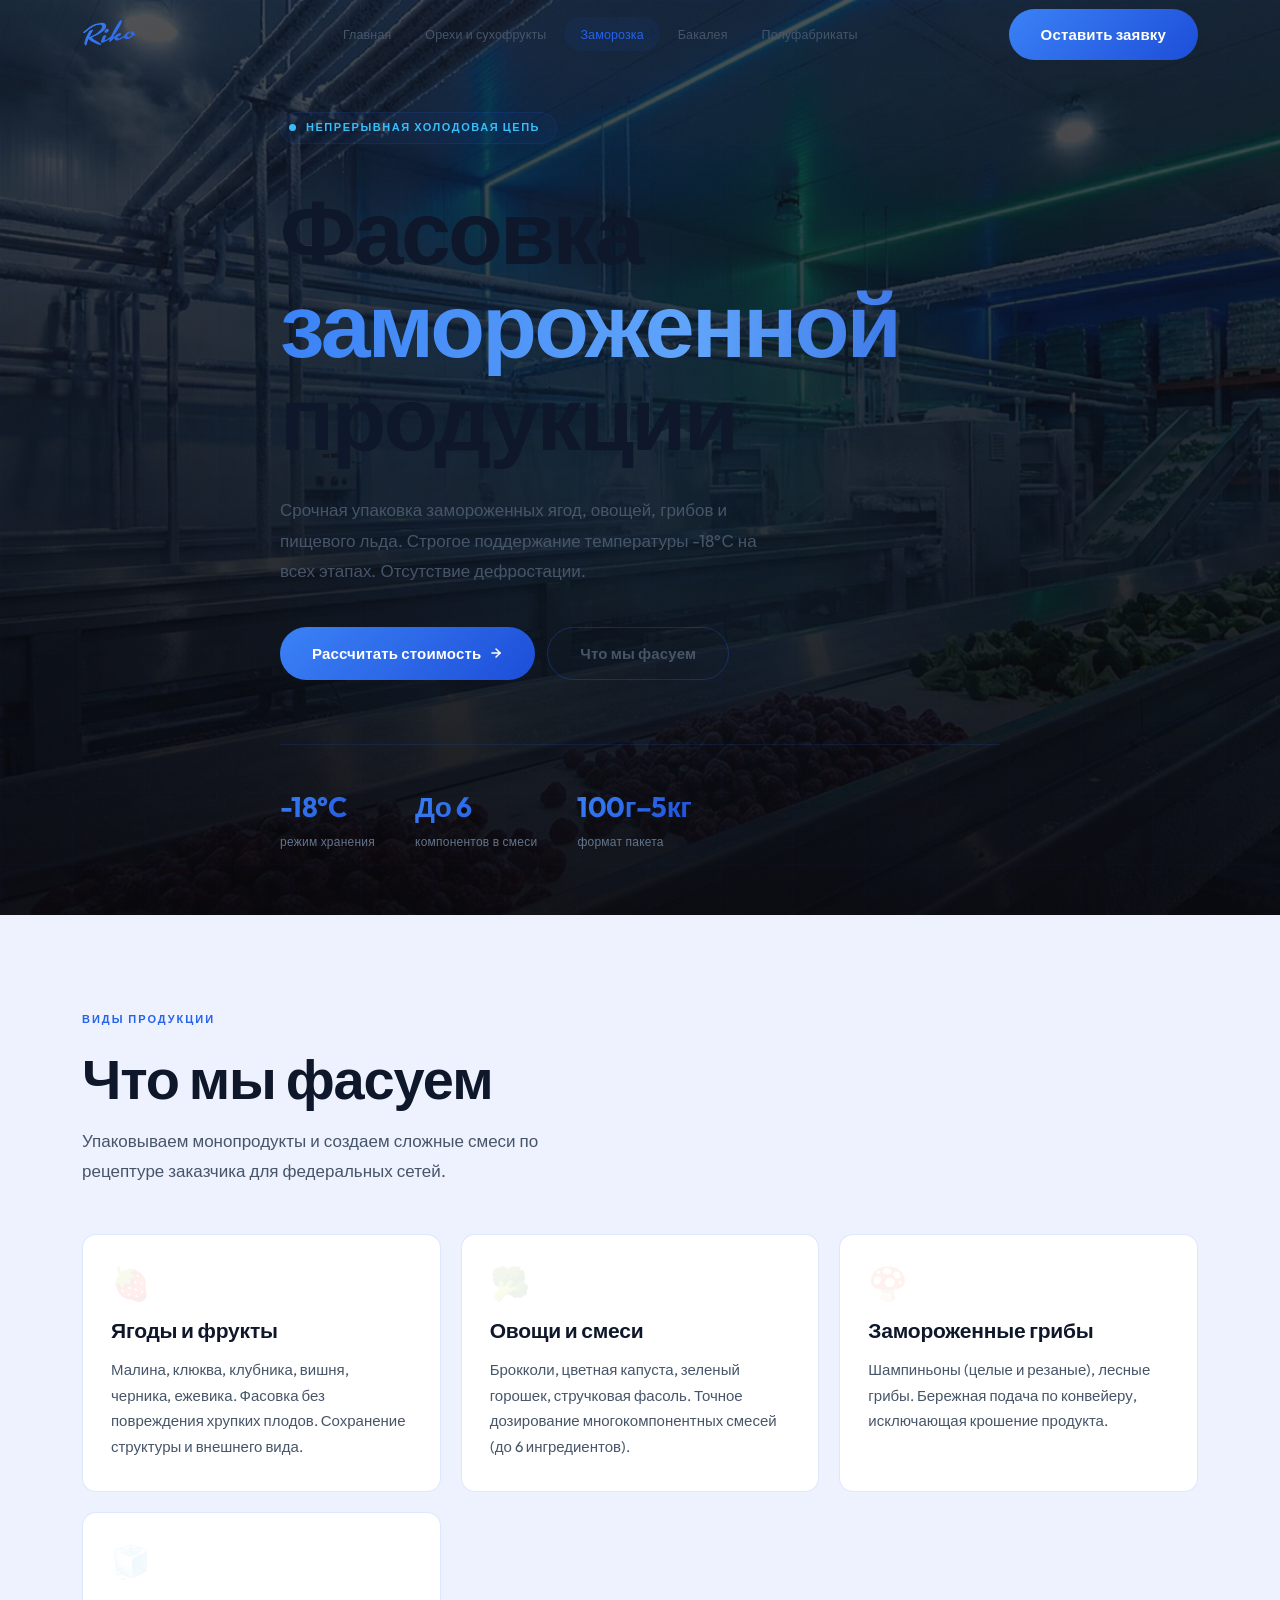
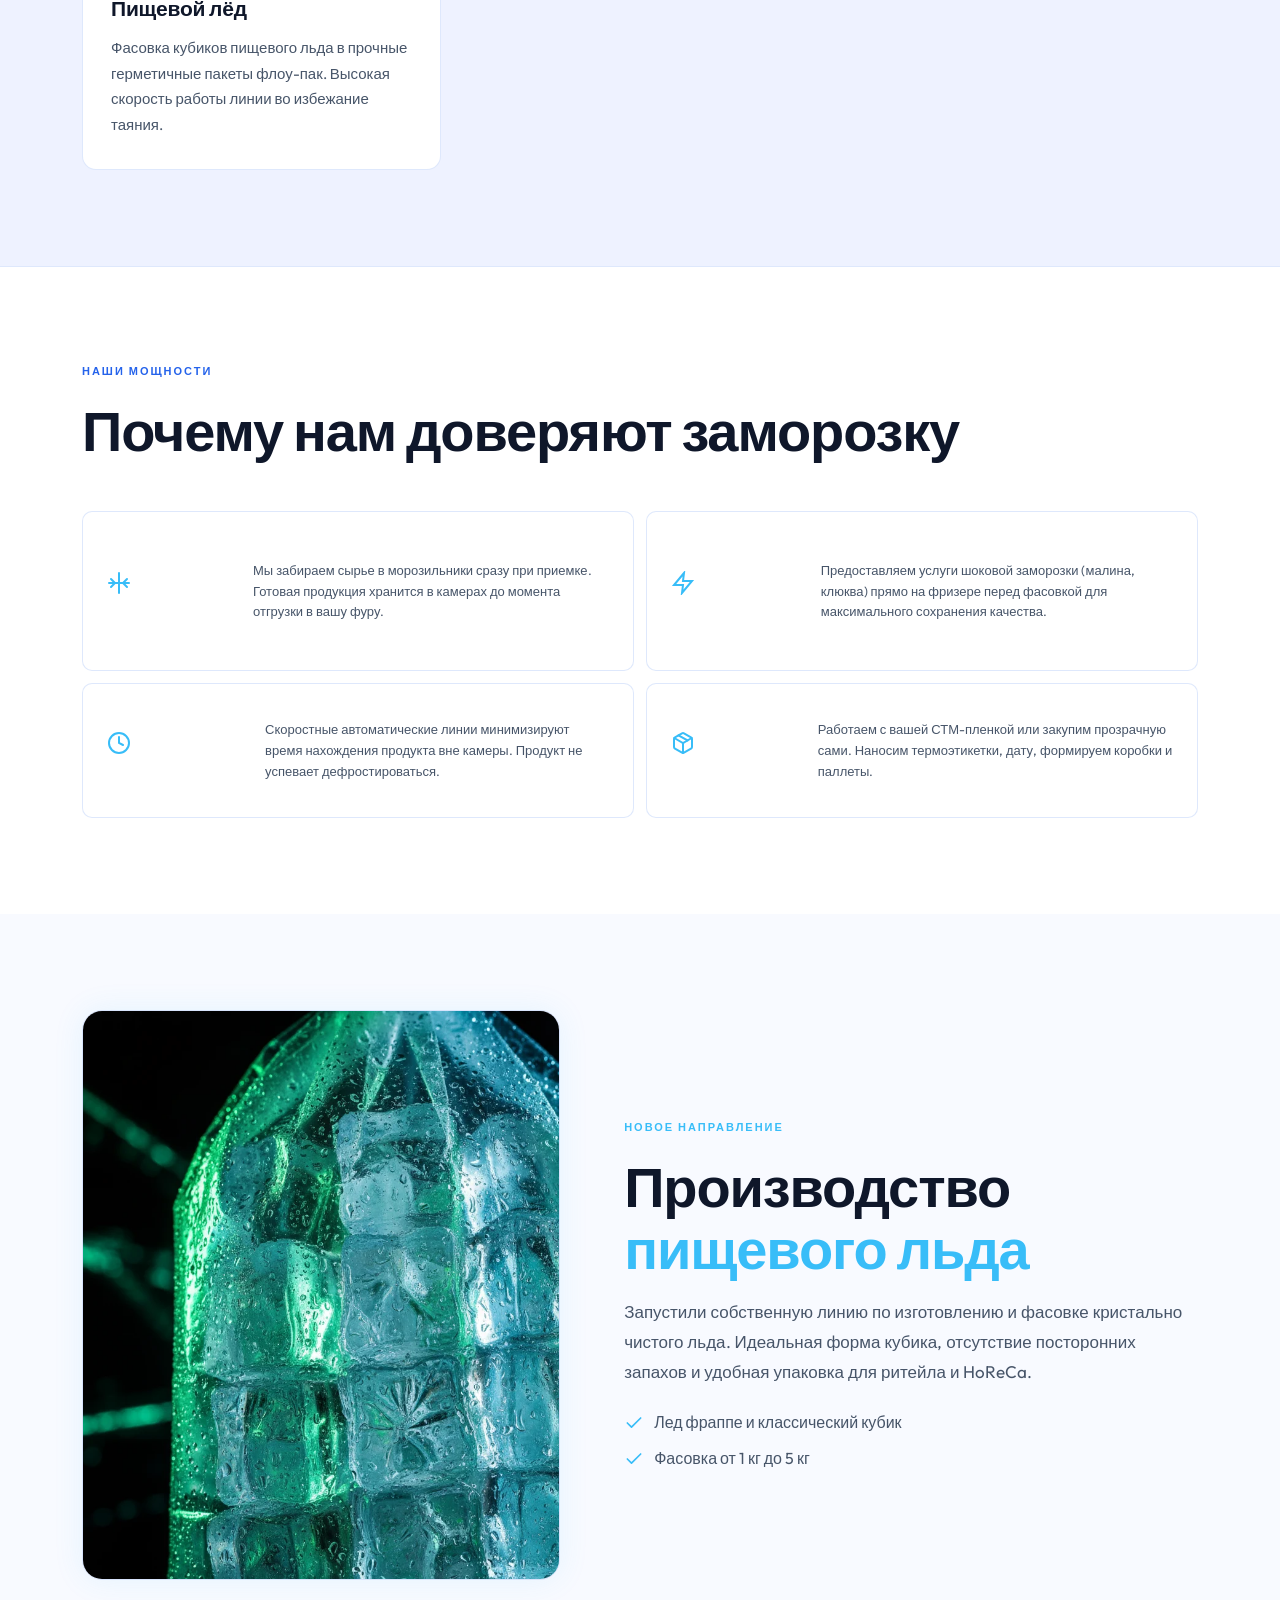
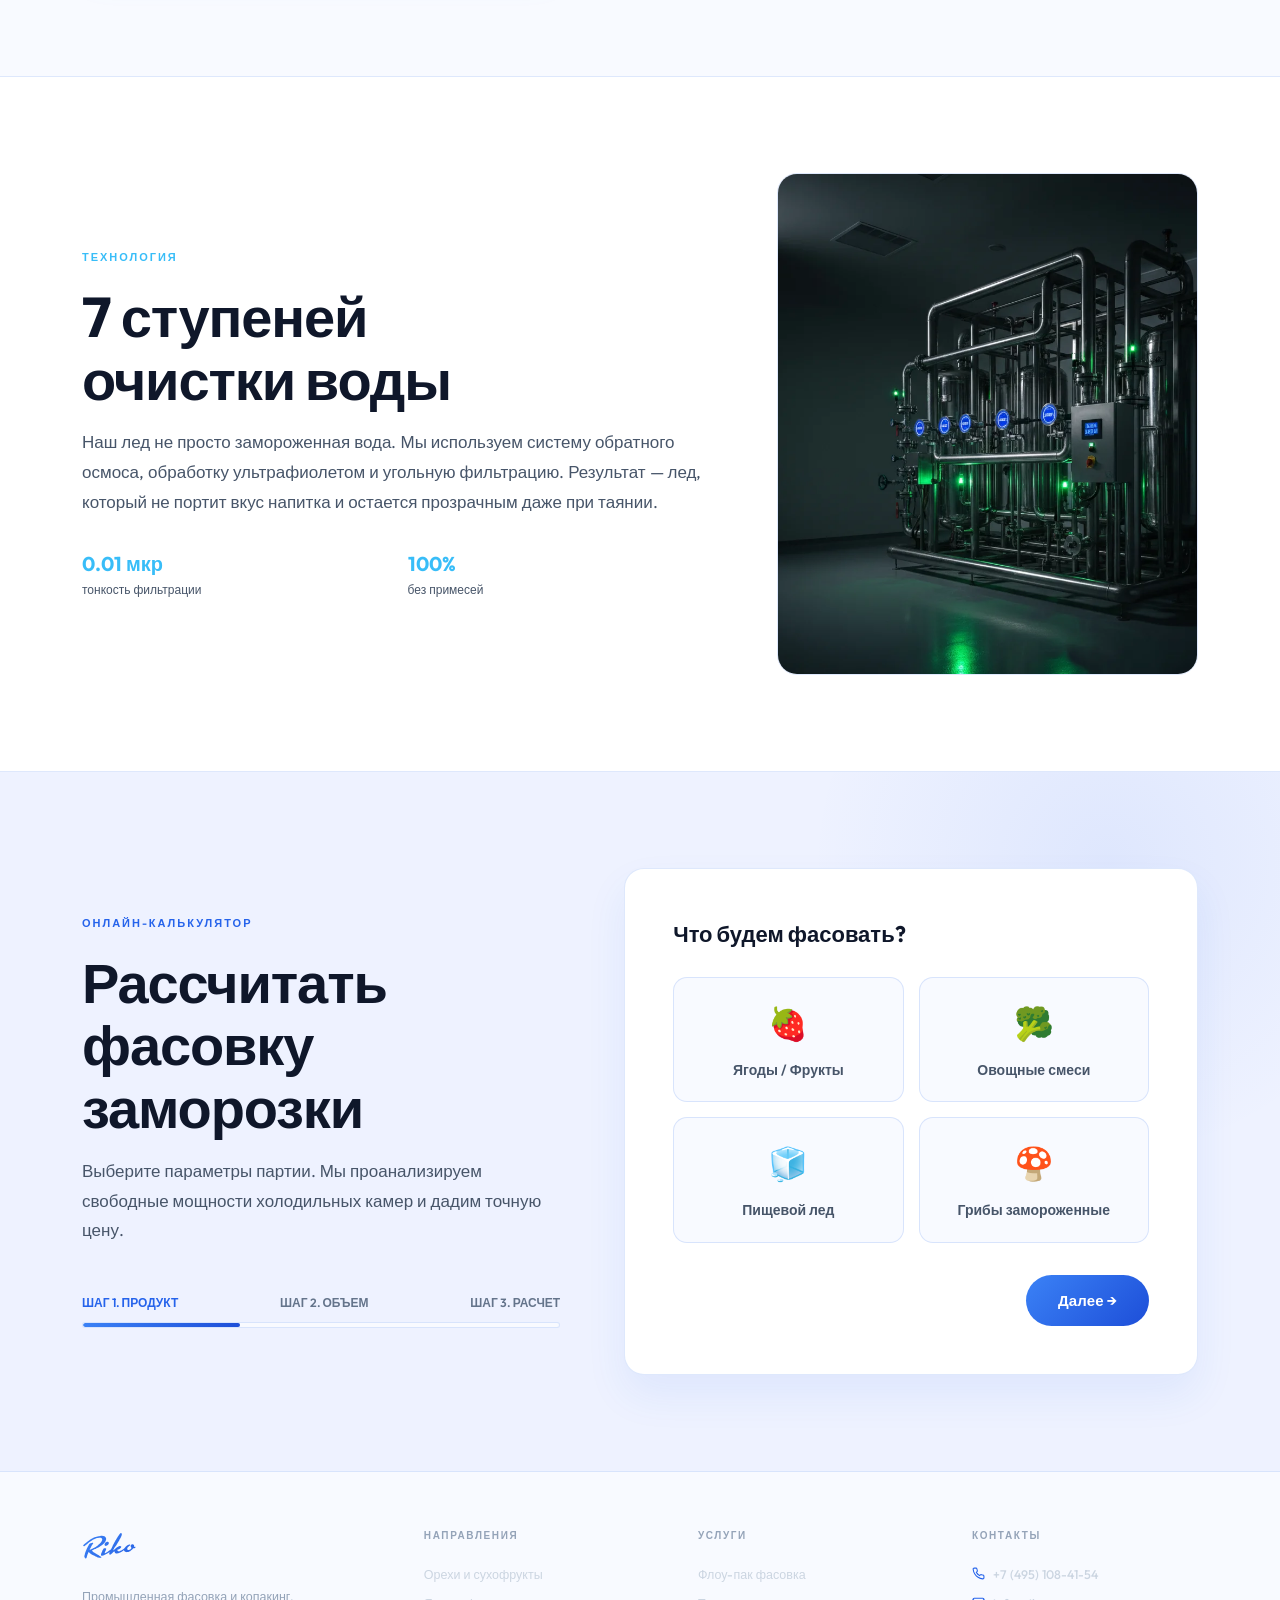
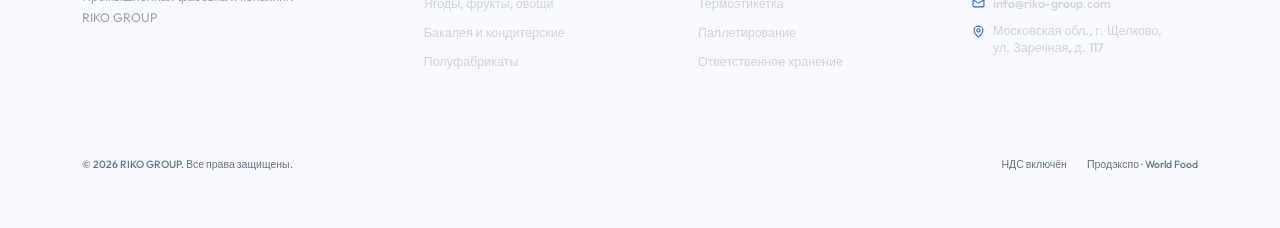
==== commit b0e17d52: "update" ====
--- a/frozen.html
+++ b/frozen.html
@@ -340,7 +340,7 @@
                                 <input type="text" placeholder="Ваше имя" required>
                             </div>
                             <div class="field">
-                                <input type="tel" placeholder="+7 (495) 108-41-54" required>
+                                <input type="tel" placeholder="+7 (903) 778-46-88" required>
                             </div>
                             <button type="submit" class="btn btn-gold" style="width: 100%; justify-content: center;">
                                 Получить расчет
@@ -410,22 +410,5 @@
 </footer>
 
 <script src="js/main.js"></script>
-<style>
-        /* Специфичный фон для страницы заморозки */
-        .hero-frozen-bg {
-            position: absolute;
-            inset: 0;
-            z-index: 0;
-            background:
-                /* Заменили тёмный градиент на светлый, чтобы тёмный текст читался */
-                linear-gradient(to bottom, rgba(248, 250, 255, 0.75) 0%, rgba(248, 250, 255, 0.98) 100%),
-                url('img/hero-frozen.webp') center center / cover no-repeat;
-        }
-        /* Легкое синее свечение для ледяной тематики */
-        .hero-frozen-bg::before {
-            content: ''; position: absolute; inset: 0;
-            background: radial-gradient(circle at 50% 50%, rgba(56, 189, 248, 0.08), transparent 60%);
-        }
-    </style>
 </body>
 </html>
--- a/css/styles.css
+++ b/css/styles.css
@@ -479,7 +479,6 @@
 }
 
 .hero h1 {
-    font-size: clamp(2.8rem, 7vw, 6.2rem);
     font-weight: 800;
     line-height: 1.04;
     letter-spacing: -0.03em;
@@ -1360,6 +1359,22 @@
 
     .nav-right .btn span { display: none; }
     .nav-right .btn      { padding: 10px 12px; }
+
+    /* Адаптация карусели для маленьких экранов */
+    .carousel-slide {
+        flex: 0 0 90%;
+    }
+
+    /* Адаптация tech-pill для страниц категорий */
+    .tech-pill {
+        padding: 16px !important;
+    }
+    .tech-pill h4 {
+        font-size: 14px !important;
+    }
+    .tech-pill p {
+        font-size: 12px !important;
+    }
 }
 
 /* endregion */
@@ -1471,20 +1486,6 @@
     }
 }
 
-@media (max-width: 768px) {
-    .hero-conveyor-wrapper {
-        margin-top: 40px;
-        padding: 15px 0;
-    }
-    .conveyor-item {
-        width: 120px;
-        height: 90px;
-        margin: 0 10px;
-    }
-    .conveyor-item span {
-        font-size: 10px;
-    }
-}
 /* ====================================================================
    КАРУСЕЛЬ ПРОИЗВОДСТВА
    ==================================================================== */
@@ -1578,6 +1579,25 @@
     .carousel-container {
         margin: 0 -1.25rem;
         padding: 0 1.25rem;
+    }
+
+    /* Адаптация конвейера для планшетов */
+    .hero-conveyor-wrapper {
+        margin-top: 40px;
+        padding: 15px 0;
+    }
+    .conveyor-item {
+        width: 120px;
+        height: 90px;
+        margin: 0 10px;
+    }
+    .conveyor-item span {
+        font-size: 10px;
+    }
+
+    /* Адаптация tech-details для планшетов */
+    .tech-details {
+        grid-template-columns: 1fr !important;
     }
 }
 
@@ -1948,7 +1968,7 @@
         min-height: auto !important;
     }
     .calc-grid {
-        grid-template-columns: 1fr 1fr !important;
+        grid-template-columns: 1fr !important;
         gap: 10px !important;
     }
     .calc-card {
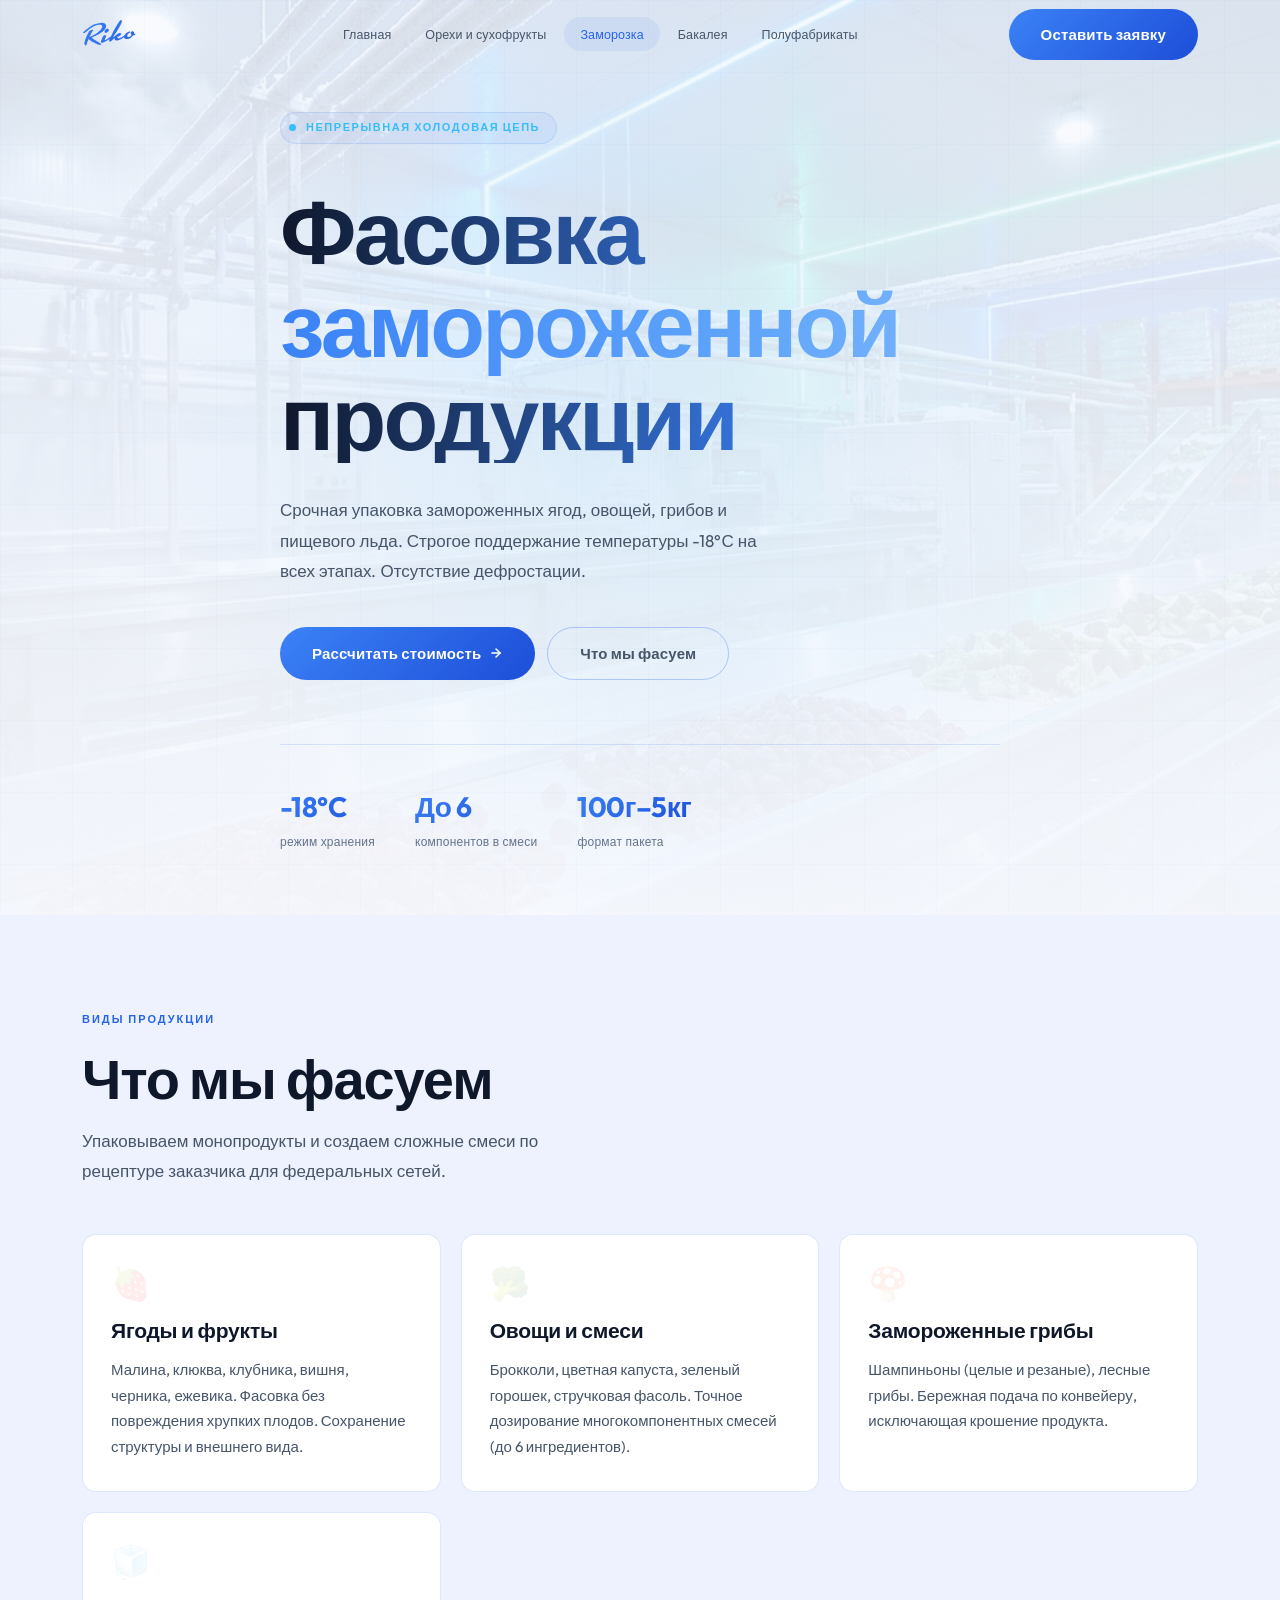
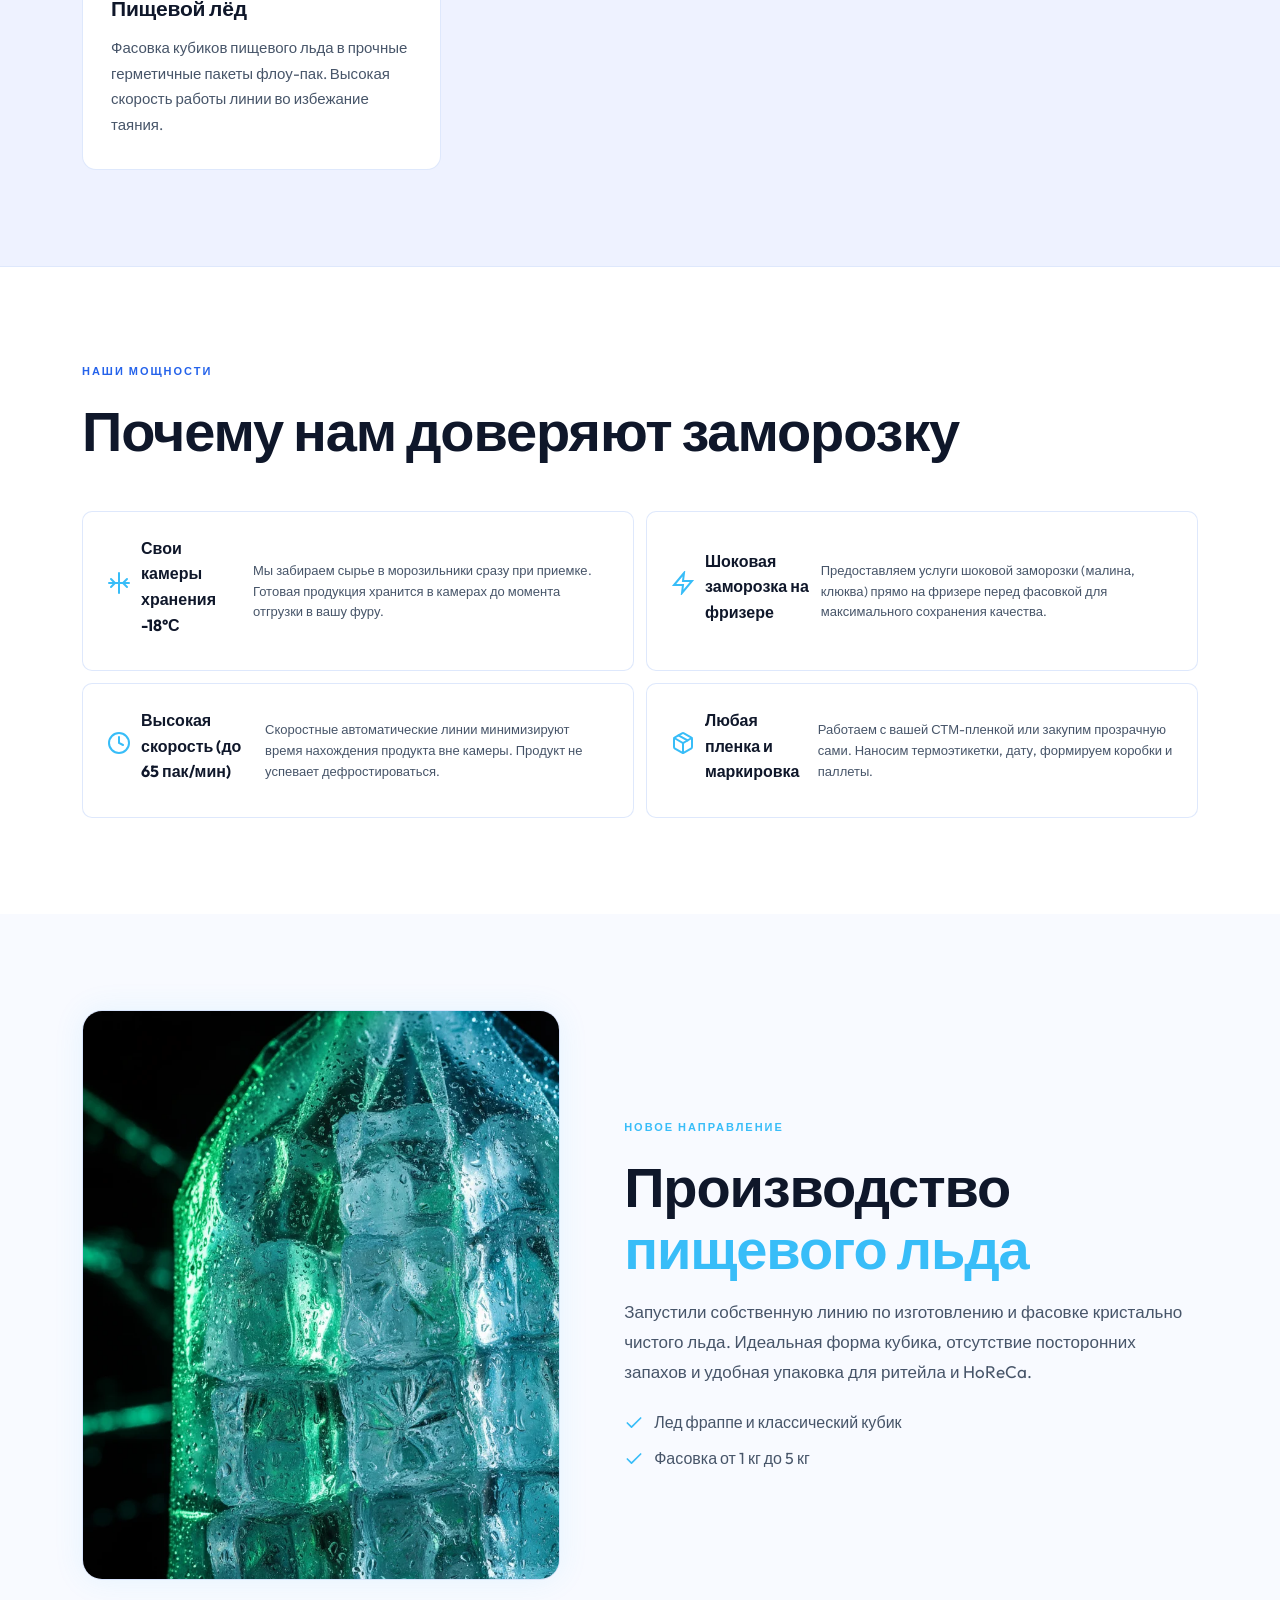
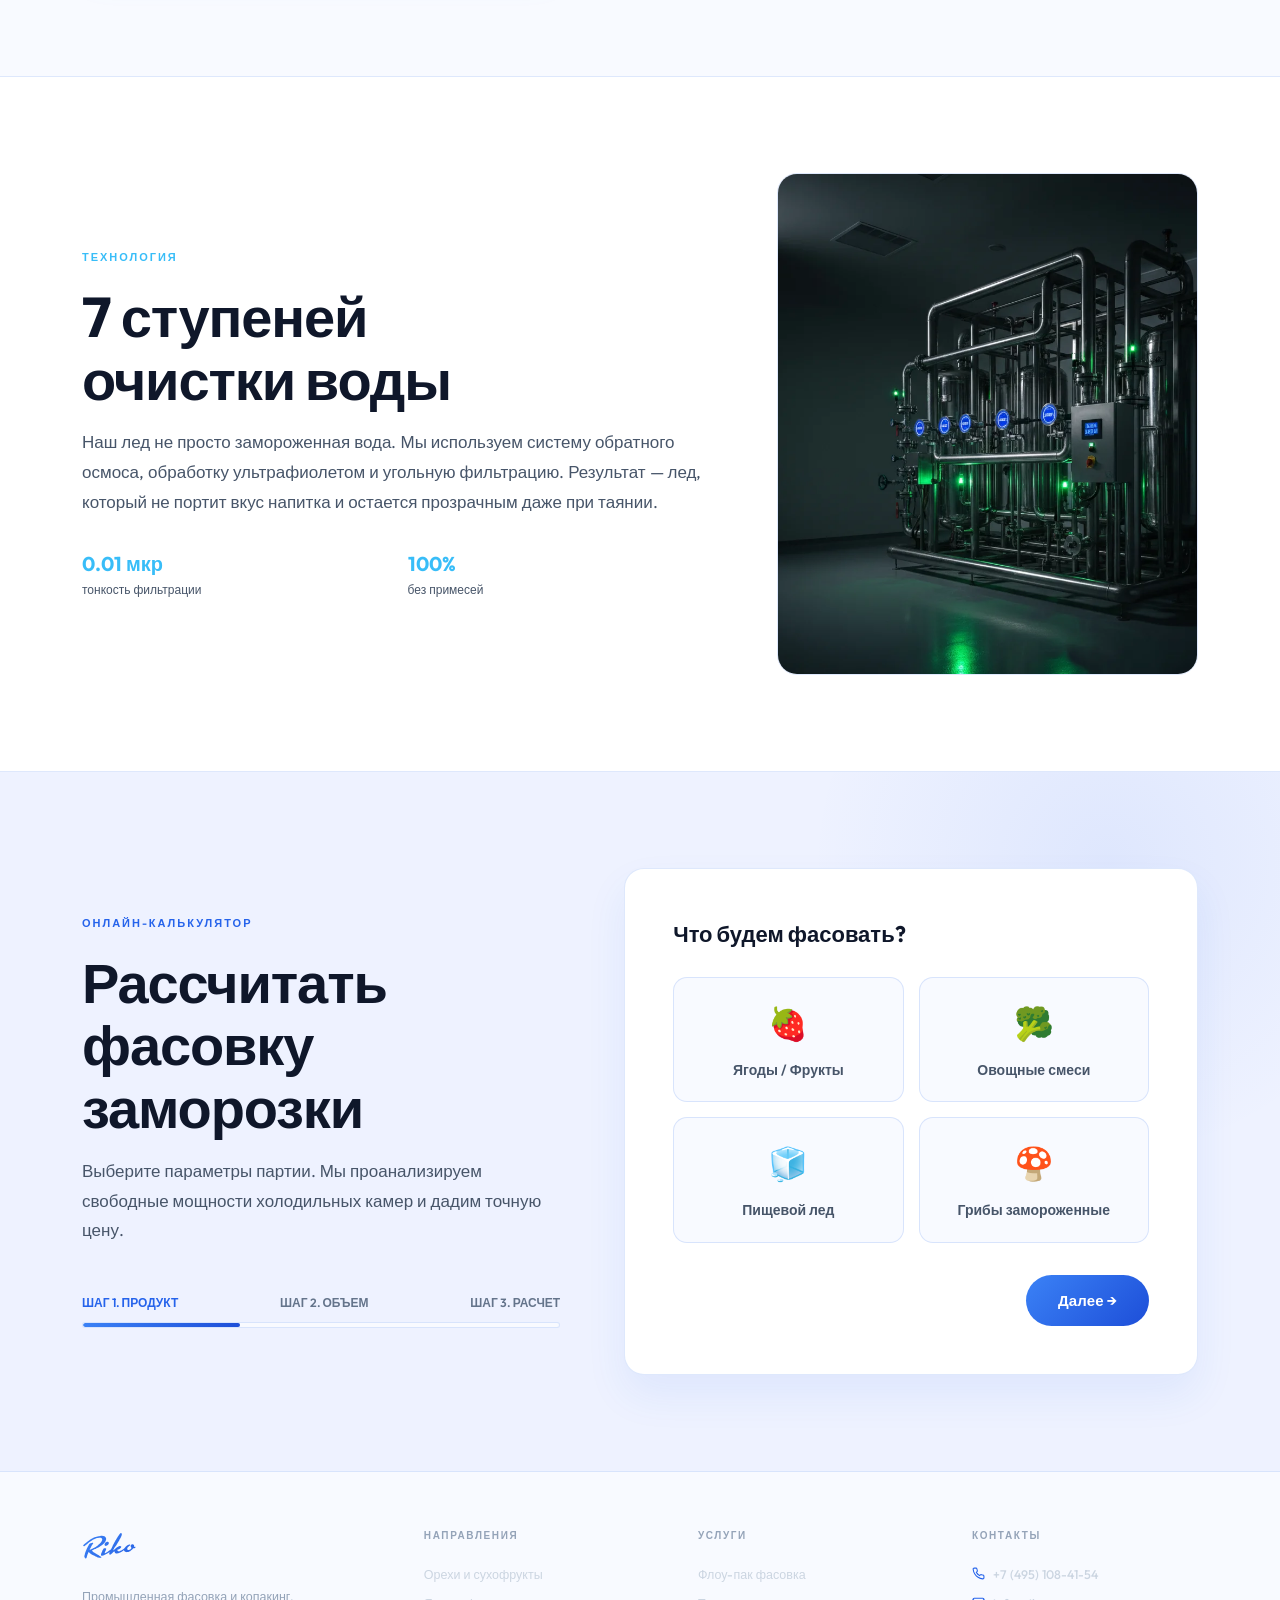
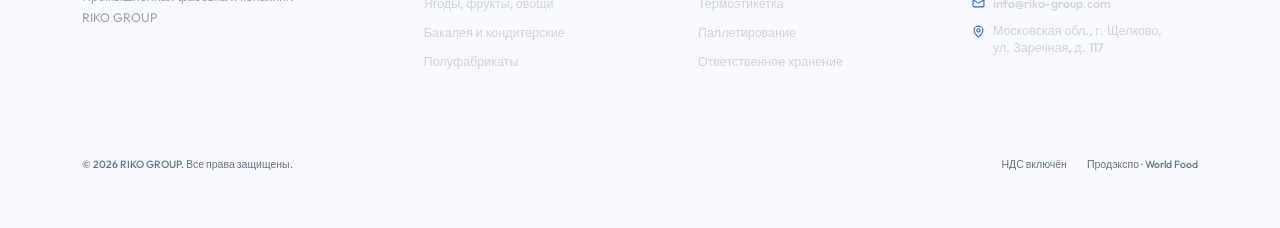
==== commit 60bb2fb9: "update" ====
--- a/frozen.html
+++ b/frozen.html
@@ -14,19 +14,19 @@
     <link rel="stylesheet" href="css/styles.css">
 
     <style>
-        /* Специфичный фон для страницы заморозки */
+        /* Специфичный фон для страницы заморозки - СВЕТЛЫЙ для читаемости */
         .hero-frozen-bg {
             position: absolute;
             inset: 0;
             z-index: 0;
             background:
-                linear-gradient(to bottom, rgba(7, 7, 11, 0.7) 0%, rgba(7, 7, 11, 0.95) 100%),
+                linear-gradient(to bottom, rgba(248, 250, 255, 0.85) 0%, rgba(248, 250, 255, 0.98) 100%),
                 url('img/hero-frozen.webp') center center / cover no-repeat;
         }
         /* Легкое синее свечение для ледяной тематики */
         .hero-frozen-bg::before {
             content: ''; position: absolute; inset: 0;
-            background: radial-gradient(circle at 50% 50%, rgba(56, 189, 248, 0.05), transparent 60%);
+            background: radial-gradient(circle at 50% 50%, rgba(56, 189, 248, 0.08), transparent 60%);
         }
     </style>
 </head>
@@ -170,25 +170,25 @@
 
             <div class="tech-pill reveal d1" style="padding: 24px;">
                 <svg viewBox="0 0 24 24" fill="none" stroke="currentColor" stroke-width="2" stroke-linecap="round" style="width:24px; height:24px; color:#38bdf8; margin-bottom: 15px;"><path d="M2 12h20"/><path d="M12 2v20"/><path d="m20 16-4-4 4-4"/><path d="m4 8 4 4-4 4"/></svg>
-                <h4 style="font-size: 16px; margin-bottom: 8px; color: #fff;">Свои камеры хранения -18°С</h4>
+                <h4 style="font-size: 16px; margin-bottom: 8px; color: var(--text); font-weight: 700;">Свои камеры хранения -18°С</h4>
                 <p style="font-size: 13px; color: var(--text-secondary); line-height: 1.6;">Мы забираем сырье в морозильники сразу при приемке. Готовая продукция хранится в камерах до момента отгрузки в вашу фуру.</p>
             </div>
 
             <div class="tech-pill reveal d2" style="padding: 24px;">
                 <svg viewBox="0 0 24 24" fill="none" stroke="currentColor" stroke-width="2" stroke-linecap="round" style="width:24px; height:24px; color:#38bdf8; margin-bottom: 15px;"><path d="M13 2 3 14h9l-1 8 10-12h-9l1-8z"/></svg>
-                <h4 style="font-size: 16px; margin-bottom: 8px; color: #fff;">Шоковая заморозка на фризере</h4>
+                <h4 style="font-size: 16px; margin-bottom: 8px; color: var(--text); font-weight: 700;">Шоковая заморозка на фризере</h4>
                 <p style="font-size: 13px; color: var(--text-secondary); line-height: 1.6;">Предоставляем услуги шоковой заморозки (малина, клюква) прямо на фризере перед фасовкой для максимального сохранения качества.</p>
             </div>
 
             <div class="tech-pill reveal d3" style="padding: 24px;">
                 <svg viewBox="0 0 24 24" fill="none" stroke="currentColor" stroke-width="2" stroke-linecap="round" style="width:24px; height:24px; color:#38bdf8; margin-bottom: 15px;"><circle cx="12" cy="12" r="10"/><path d="M12 6v6l4 2"/></svg>
-                <h4 style="font-size: 16px; margin-bottom: 8px; color: #fff;">Высокая скорость (до 65 пак/мин)</h4>
+                <h4 style="font-size: 16px; margin-bottom: 8px; color: var(--text); font-weight: 700;">Высокая скорость (до 65 пак/мин)</h4>
                 <p style="font-size: 13px; color: var(--text-secondary); line-height: 1.6;">Скоростные автоматические линии минимизируют время нахождения продукта вне камеры. Продукт не успевает дефростироваться.</p>
             </div>
 
             <div class="tech-pill reveal d4" style="padding: 24px;">
                 <svg viewBox="0 0 24 24" fill="none" stroke="currentColor" stroke-width="2" stroke-linecap="round" style="width:24px; height:24px; color:#38bdf8; margin-bottom: 15px;"><path d="m7.5 4.27 9 5.15"/><path d="M21 8a2 2 0 0 0-1-1.73l-7-4a2 2 0 0 0-2 0l-7 4A2 2 0 0 0 3 8v8a2 2 0 0 0 1 1.73l7 4a2 2 0 0 0 2 0l7-4A2 2 0 0 0 21 16Z"/><path d="m3.3 7 8.7 5 8.7-5"/><path d="M12 22V12"/></svg>
-                <h4 style="font-size: 16px; margin-bottom: 8px; color: #fff;">Любая пленка и маркировка</h4>
+                <h4 style="font-size: 16px; margin-bottom: 8px; color: var(--text); font-weight: 700;">Любая пленка и маркировка</h4>
                 <p style="font-size: 13px; color: var(--text-secondary); line-height: 1.6;">Работаем с вашей СТМ-пленкой или закупим прозрачную сами. Наносим термоэтикетки, дату, формируем коробки и паллеты.</p>
             </div>
 
--- a/css/styles.css
+++ b/css/styles.css
@@ -129,6 +129,12 @@
     100% { background-position:  200% 0; }
 }
 
+@keyframes shimmerHero {
+    0%   { background-position: 0% 50%; }
+    50%  { background-position: 100% 50%; }
+    100% { background-position: 0% 50%; }
+}
+
 @keyframes float {
     0%, 100% { transform: translateY(0); }
     50%      { transform: translateY(-8px); }
@@ -484,16 +490,38 @@
     letter-spacing: -0.03em;
     margin-bottom: 2rem;
     animation: heroFade 1s var(--ease) 0.25s both;
-}
-
-/* Новый shimmer-градиент для акцентов в заголовке */
-.hero h1 .hl {
-    color: transparent;
-    background: linear-gradient(to right, #3b82f6, #60a5fa, #1d4ed8, #3b82f6);
-    background-size: 200% auto;
+
+    /* Переливающийся градиент для всех hero заголовков */
+    background: linear-gradient(
+        90deg,
+        #0f172a 0%,
+        #3b82f6 25%,
+        #60a5fa 50%,
+        #3b82f6 75%,
+        #0f172a 100%
+    );
+    background-size: 300% 100%;
     -webkit-background-clip: text;
     background-clip: text;
-    animation: shimmer 3s linear infinite;
+    -webkit-text-fill-color: transparent;
+    animation: heroFade 1s var(--ease) 0.25s both, shimmerHero 6s ease-in-out infinite;
+}
+
+/* Усиленный shimmer-градиент для акцентов в заголовке */
+.hero h1 .hl {
+    background: linear-gradient(
+        90deg,
+        #3b82f6 0%,
+        #60a5fa 25%,
+        #93c5fd 50%,
+        #60a5fa 75%,
+        #3b82f6 100%
+    );
+    background-size: 300% 100%;
+    -webkit-background-clip: text;
+    background-clip: text;
+    -webkit-text-fill-color: transparent;
+    animation: shimmerHero 4s ease-in-out infinite;
     position: relative;
 }
 
@@ -1357,8 +1385,10 @@
         padding: 14px 24px;
     }
 
-    .nav-right .btn span { display: none; }
-    .nav-right .btn      { padding: 10px 12px; }
+    /* Полностью скрываем кнопку "Оставить заявку" в nav-right на мобильных */
+    .nav-right .btn {
+        display: none;
+    }
 
     /* Адаптация карусели для маленьких экранов */
     .carousel-slide {
